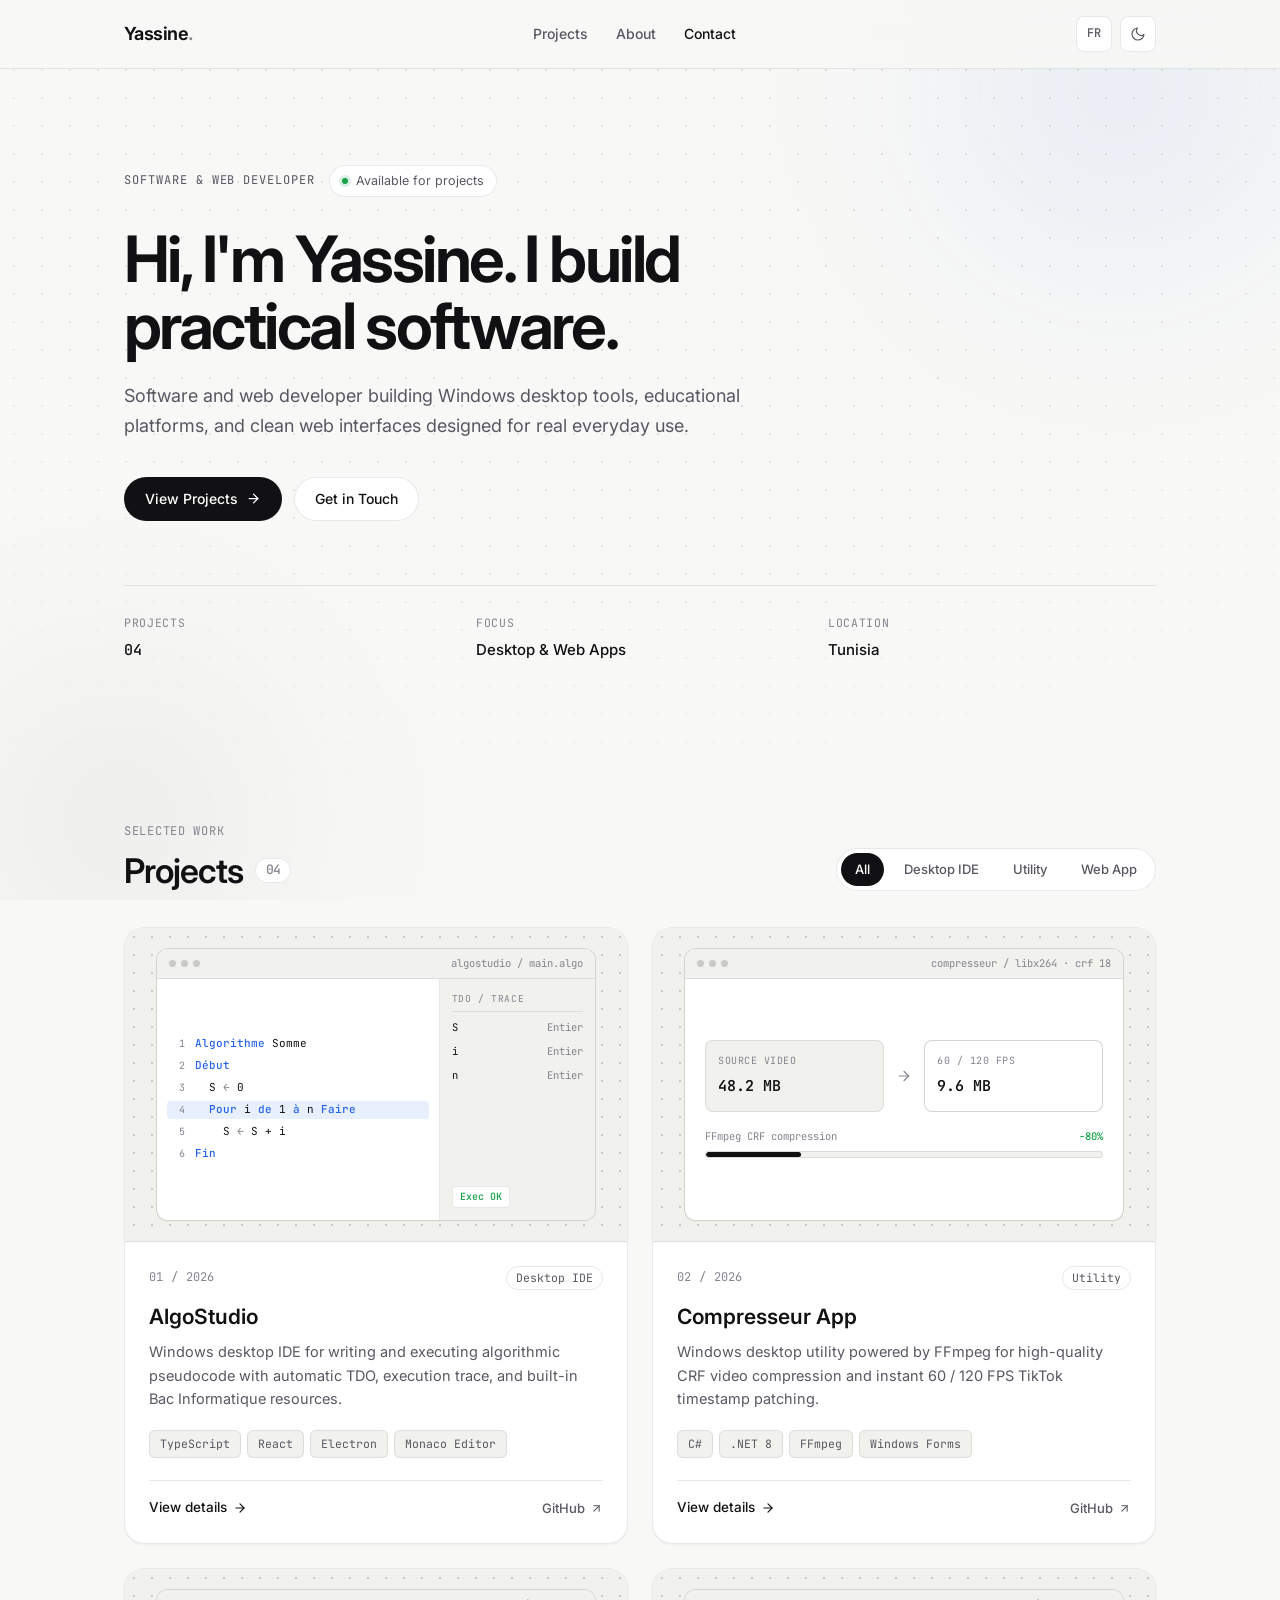
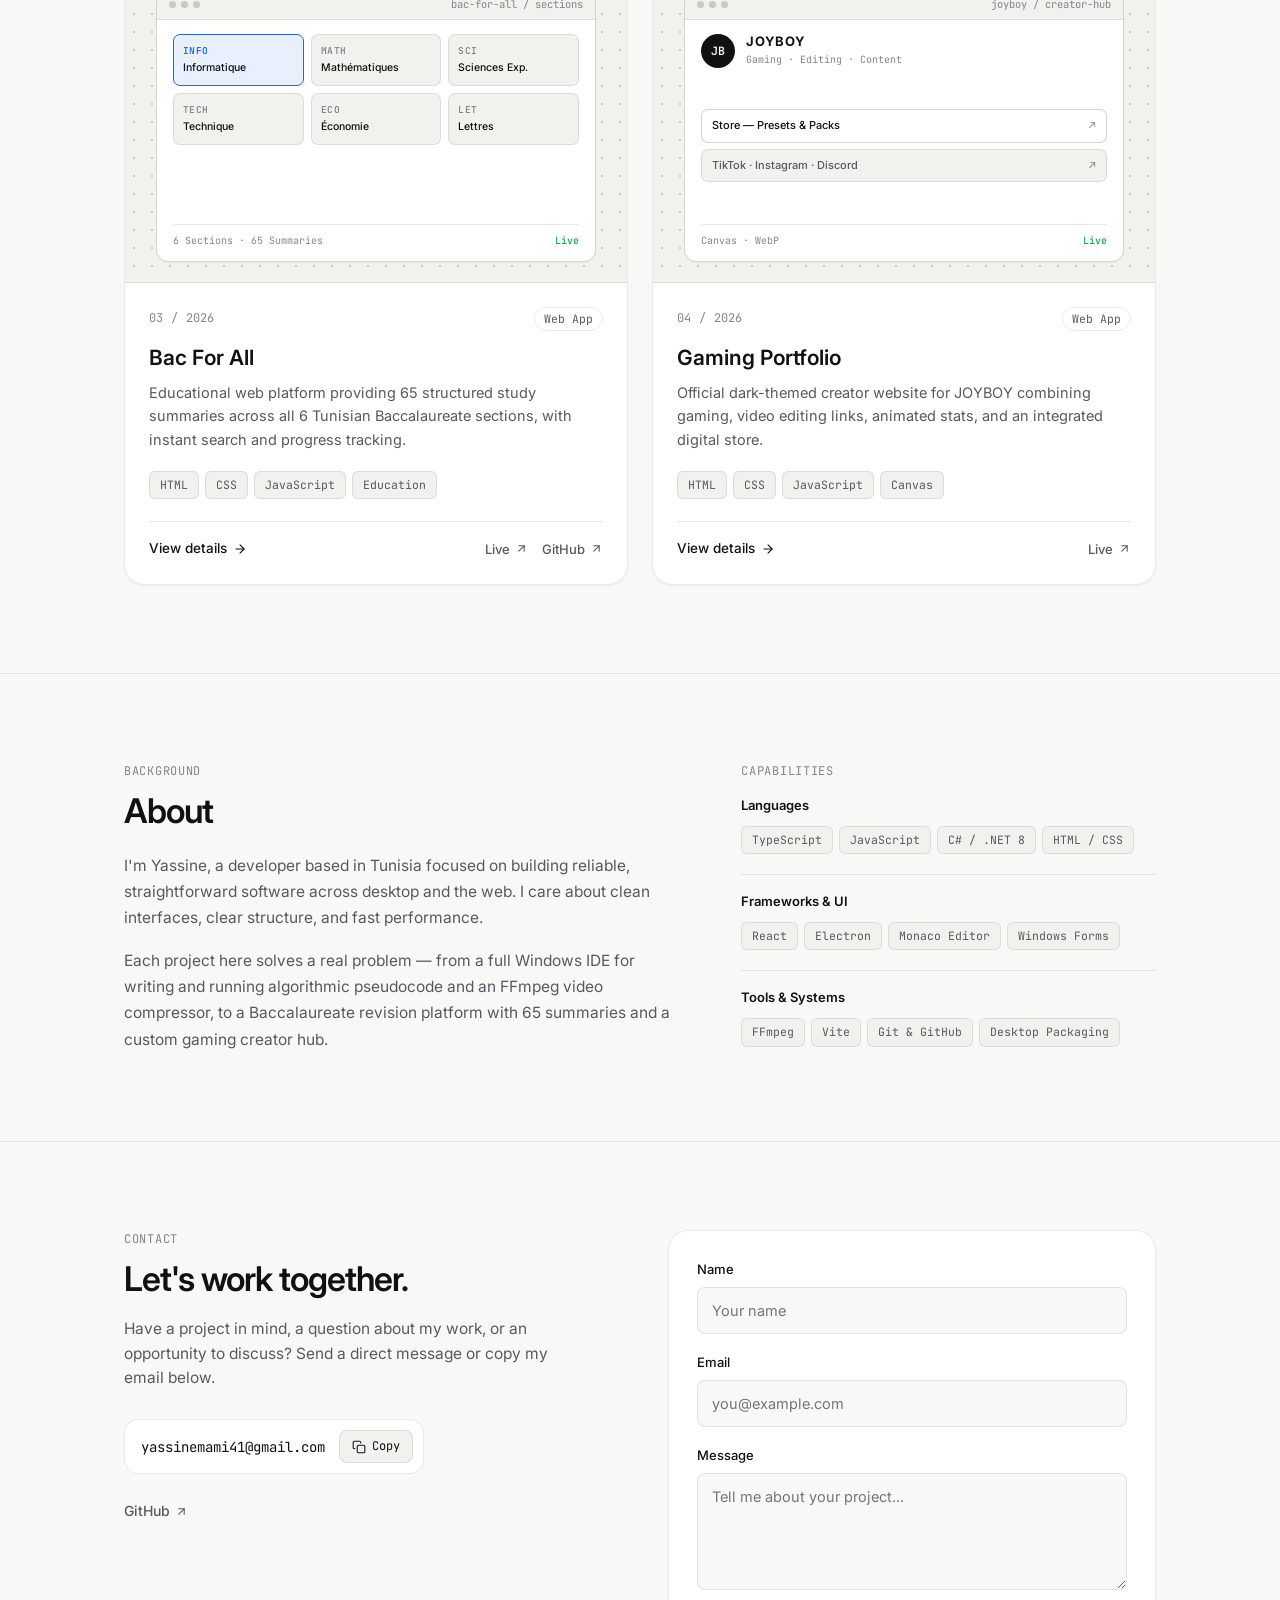
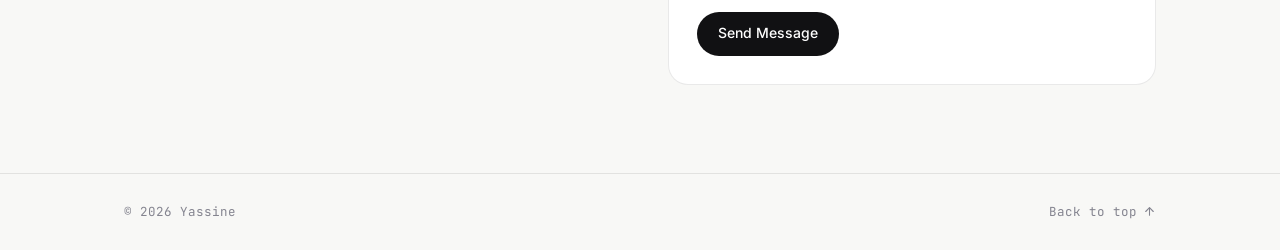
==== index.html @ cf1f36fc "Refine portfolio copy for accuracy across all projects and profile" ====
<!DOCTYPE html>
<html lang="en" data-theme="light">
<head>
  <meta charset="UTF-8" />
  <meta name="viewport" content="width=device-width, initial-scale=1.0" />
  <title>Yassine — Portfolio</title>
  <meta name="description" content="Minimalist developer portfolio of Yassine featuring AlgoStudio, Compresseur App, Bac For All, and Gaming Portfolio." />
  <meta property="og:title" content="Yassine — Portfolio" />
  <meta property="og:description" content="Minimalist developer portfolio of Yassine featuring AlgoStudio, Compresseur App, Bac For All, and Gaming Portfolio." />
  <meta property="og:type" content="website" />
  <meta property="og:url" content="https://yassinem-dev.github.io/Portfolio/" />
  <link rel="icon" href="favicon.ico" sizes="any" />
  <link rel="icon" type="image/svg+xml" href="assets/favicon.svg" />
  <link rel="preconnect" href="https://fonts.googleapis.com" />
  <link rel="preconnect" href="https://fonts.gstatic.com" crossorigin />
  <link href="https://fonts.googleapis.com/css2?family=Inter:wght@400;500;600;700&family=JetBrains+Mono:wght@400;500&display=swap" rel="stylesheet" />
  <link rel="stylesheet" href="assets/css/styles.css" />
  <script>
    // Apply saved theme before first paint to prevent flash
    (function () {
      try {
        var saved = localStorage.getItem("yassine_theme");
        if (saved === "dark" || saved === "light") {
          document.documentElement.setAttribute("data-theme", saved);
        } else if (window.matchMedia && window.matchMedia("(prefers-color-scheme: dark)").matches) {
          document.documentElement.setAttribute("data-theme", "dark");
        }
      } catch (e) {}
    })();
  </script>
</head>
<body>
  <div class="custom-bg" aria-hidden="true">
    <div class="bg-orb bg-orb-1"></div>
    <div class="bg-orb bg-orb-2"></div>
    <div class="bg-grid"></div>
    <div class="bg-spotlight" id="bg-spotlight"></div>
  </div>

  <a class="skip-link" href="#main">Skip to content</a>

  <header class="site-header" id="top">
    <div class="container header-inner">
      <a href="#top" class="brand" aria-label="Yassine home">
        <span class="brand-name" id="brand-name">Yassine</span><span class="brand-dot" aria-hidden="true">.</span>
      </a>

      <nav class="nav-links" aria-label="Primary navigation">
        <a href="#projects" class="nav-link" data-i18n="nav.projects">Projects</a>
        <a href="#about" class="nav-link" data-i18n="nav.about">About</a>
        <a href="#contact" class="nav-link" data-i18n="nav.contact">Contact</a>
      </nav>

      <div class="header-controls">
        <button type="button" class="control-btn mono" id="lang-toggle" aria-label="Switch language" title="Switch language">
          FR
        </button>
        <button type="button" class="control-btn icon-btn" id="theme-toggle" aria-label="Toggle color theme" title="Toggle theme">
          <svg class="icon-sun" width="16" height="16" viewBox="0 0 24 24" fill="none" stroke="currentColor" stroke-width="1.75" stroke-linecap="round" stroke-linejoin="round" aria-hidden="true">
            <circle cx="12" cy="12" r="4"></circle>
            <path d="M12 2v2M12 20v2M4.93 4.93l1.41 1.41M17.66 17.66l1.41 1.41M2 12h2M20 12h2M6.34 17.66l-1.41 1.41M19.07 4.93l-1.41 1.41"></path>
          </svg>
          <svg class="icon-moon" width="16" height="16" viewBox="0 0 24 24" fill="none" stroke="currentColor" stroke-width="1.75" stroke-linecap="round" stroke-linejoin="round" aria-hidden="true">
            <path d="M21 12.79A9 9 0 1 1 11.21 3 7 7 0 0 0 21 12.79z"></path>
          </svg>
        </button>
      </div>
    </div>
  </header>

  <main id="main">
    <!-- Hero -->
    <section class="hero section">
      <div class="container">
        <div class="hero-meta reveal">
          <span class="eyebrow mono" id="hero-eyebrow">Software &amp; Web Developer</span>
          <span class="status-pill">
            <span class="status-dot" aria-hidden="true"></span>
            <span id="hero-availability">Available for projects</span>
          </span>
        </div>

        <h1 class="hero-title reveal" id="hero-headline">
          Hi, I'm Yassine. I build practical software.
        </h1>

        <p class="hero-subtitle reveal" id="hero-subheadline">
          Software and web developer building Windows desktop tools, educational platforms, and clean web interfaces designed for real everyday use.
        </p>

        <div class="hero-actions reveal">
          <a href="#projects" class="btn btn-primary">
            <span data-i18n="hero.ctaProjects">View Projects</span>
            <svg width="15" height="15" viewBox="0 0 24 24" fill="none" stroke="currentColor" stroke-width="2" stroke-linecap="round" stroke-linejoin="round" aria-hidden="true">
              <path d="M5 12h14"></path>
              <path d="m12 5 7 7-7 7"></path>
            </svg>
          </a>
          <a href="#contact" class="btn btn-secondary" data-i18n="hero.ctaContact">Get in Touch</a>
        </div>

        <dl class="hero-metrics reveal" aria-label="Overview">
          <div class="metric-item">
            <dt class="mono" data-i18n="metrics.projects">Projects</dt>
            <dd class="mono" id="metric-project-count">04</dd>
          </div>
          <div class="metric-item">
            <dt class="mono" data-i18n="metrics.focus">Focus</dt>
            <dd id="metric-focus">Desktop &amp; Web Apps</dd>
          </div>
          <div class="metric-item">
            <dt class="mono" data-i18n="metrics.location">Location</dt>
            <dd id="metric-location">Tunisia</dd>
          </div>
        </dl>
      </div>
    </section>

    <!-- Projects -->
    <section class="section" id="projects">
      <div class="container">
        <div class="section-header reveal">
          <div>
            <span class="section-kicker mono" data-i18n="projects.kicker">Selected Work</span>
            <h2 class="section-title">
              <span data-i18n="projects.title">Projects</span>
              <span class="count-badge mono" id="projects-count">04</span>
            </h2>
          </div>

          <div class="filter-bar" id="project-filters" role="tablist" aria-label="Filter projects by category">
            <!-- Rendered dynamically from data.js -->
          </div>
        </div>

        <div class="projects-grid" id="projects-grid">
          <!-- Rendered dynamically from data.js -->
        </div>
      </div>
    </section>

    <!-- About -->
    <section class="section section-bordered" id="about">
      <div class="container">
        <div class="about-grid">
          <div class="about-intro reveal">
            <span class="section-kicker mono" data-i18n="about.kicker">Background</span>
            <h2 class="section-title" data-i18n="about.title">About</h2>
            <div class="about-copy" id="about-copy">
              <!-- Rendered dynamically from data.js -->
            </div>
          </div>

          <div class="skills-panel reveal">
            <span class="section-kicker mono" data-i18n="about.stackKicker">Capabilities</span>
            <div class="skills-list" id="skills-list">
              <!-- Rendered dynamically from data.js -->
            </div>
          </div>
        </div>
      </div>
    </section>

    <!-- Contact -->
    <section class="section section-bordered" id="contact">
      <div class="container">
        <div class="contact-grid">
          <div class="contact-info reveal">
            <span class="section-kicker mono" data-i18n="contact.kicker">Contact</span>
            <h2 class="section-title" data-i18n="contact.title">Let's work together.</h2>
            <p class="contact-desc" data-i18n="contact.desc">
              Have a project in mind, a question about my work, or an opportunity to discuss? Send a direct message or copy my email below.
            </p>

            <div class="email-box">
              <span class="email-address mono" id="contact-email">yassinemami41@gmail.com</span>
              <button type="button" class="btn-inline mono" id="copy-email-btn">
                <svg width="14" height="14" viewBox="0 0 24 24" fill="none" stroke="currentColor" stroke-width="1.8" stroke-linecap="round" stroke-linejoin="round" aria-hidden="true">
                  <rect x="9" y="9" width="13" height="13" rx="2"></rect>
                  <path d="M5 15H4a2 2 0 0 1-2-2V4a2 2 0 0 1 2-2h9a2 2 0 0 1 2 2v1"></path>
                </svg>
                <span id="copy-email-label" data-i18n="contact.copy">Copy</span>
              </button>
            </div>

            <div class="social-links" id="social-links">
              <!-- Rendered dynamically from data.js -->
            </div>
          </div>

          <form class="contact-form reveal" id="contact-form" novalidate>
            <div class="form-field">
              <label for="input-name" data-i18n="form.name">Name</label>
              <input type="text" id="input-name" name="name" autocomplete="name" required placeholder="Your name" />
            </div>

            <div class="form-field">
              <label for="input-email" data-i18n="form.email">Email</label>
              <input type="email" id="input-email" name="email" autocomplete="email" required placeholder="you@example.com" />
            </div>

            <div class="form-field">
              <label for="input-message" data-i18n="form.message">Message</label>
              <textarea id="input-message" name="message" rows="4" required placeholder="Tell me about your project..."></textarea>
            </div>

            <div class="form-footer">
              <button type="submit" class="btn btn-primary" data-i18n="form.submit">Send Message</button>
              <p class="form-status" id="form-status" role="status" aria-live="polite"></p>
            </div>
          </form>
        </div>
      </div>
    </section>
  </main>

  <footer class="site-footer">
    <div class="container footer-inner">
      <p class="footer-copy mono">&copy; <span id="footer-year">2026</span> <span id="footer-name">Yassine</span></p>
      <a href="#top" class="footer-top mono">
        <span data-i18n="footer.top">Back to top</span>
        <svg width="13" height="13" viewBox="0 0 24 24" fill="none" stroke="currentColor" stroke-width="2" stroke-linecap="round" stroke-linejoin="round" aria-hidden="true">
          <path d="M12 19V5"></path>
          <path d="m5 12 7-7 7 7"></path>
        </svg>
      </a>
    </div>
  </footer>

  <!-- Project Detail Modal -->
  <div class="modal-backdrop" id="project-modal" hidden aria-hidden="true">
    <div class="modal-dialog" role="dialog" aria-modal="true" aria-labelledby="modal-title">
      <div class="modal-top">
        <div class="modal-meta mono">
          <span id="modal-index">01</span>
          <span class="sep" aria-hidden="true">/</span>
          <span id="modal-year">2026</span>
          <span class="sep" aria-hidden="true">/</span>
          <span id="modal-category">Web App</span>
        </div>
        <button type="button" class="control-btn icon-btn" id="modal-close" aria-label="Close project details">
          <svg width="16" height="16" viewBox="0 0 24 24" fill="none" stroke="currentColor" stroke-width="1.8" stroke-linecap="round" stroke-linejoin="round" aria-hidden="true">
            <path d="M18 6 6 18"></path>
            <path d="m6 6 12 12"></path>
          </svg>
        </button>
      </div>

      <div class="modal-preview" id="modal-preview"></div>

      <div class="modal-body">
        <div class="modal-heading-row">
          <h3 class="modal-title" id="modal-title">Project Title</h3>
          <span class="badge-outline mono" id="modal-status">Active</span>
        </div>

        <p class="modal-description" id="modal-description"></p>

        <div class="modal-section">
          <h4 class="modal-section-label mono" data-i18n="modal.highlights">Key Highlights</h4>
          <ul class="modal-highlights" id="modal-highlights"></ul>
        </div>

        <div class="modal-section">
          <h4 class="modal-section-label mono" data-i18n="modal.stack">Technologies</h4>
          <div class="tag-list" id="modal-stack"></div>
        </div>

        <div class="modal-actions" id="modal-actions"></div>
      </div>
    </div>
  </div>

  <script src="assets/js/data.js" defer></script>
  <script src="assets/js/app.js" defer></script>
</body>
</html>
---- assets/css/styles.css ----
/* ==========================================================================
   Yassine — Minimalist Modern Portfolio
   Clean architectural typography, hairline dividers, zero clutter.
   ========================================================================== */

:root {
  --bg: #f8f8f6;
  --surface: #ffffff;
  --surface-subtle: #f1f1ee;
  --surface-elevated: #ffffff;
  --border: rgba(17, 17, 19, 0.09);
  --border-strong: rgba(17, 17, 19, 0.18);

  --text: #111113;
  --text-secondary: #585862;
  --text-muted: #84848f;

  --accent: #111113;
  --accent-hover: #27272a;
  --accent-fg: #ffffff;

  --signal: #16a34a;
  --highlight: #2563eb;
  --highlight-soft: rgba(37, 99, 235, 0.1);

  --header-bg: rgba(248, 248, 246, 0.82);
  --bg-grid-dot: rgba(17, 17, 19, 0.1);
  --bg-orb-1: rgba(37, 99, 235, 0.09);
  --bg-orb-2: rgba(17, 17, 19, 0.05);
  --bg-spotlight: rgba(37, 99, 235, 0.085);
  --shadow-sm: 0 1px 2px rgba(17, 17, 19, 0.04);
  --shadow-md: 0 12px 32px -12px rgba(17, 17, 19, 0.1);
  --shadow-modal: 0 28px 70px -20px rgba(0, 0, 0, 0.28);

  --radius-sm: 8px;
  --radius-md: 14px;
  --radius-lg: 20px;
  --radius-pill: 999px;

  --font-sans: "Inter", -apple-system, BlinkMacSystemFont, "Segoe UI", Roboto, sans-serif;
  --font-mono: "JetBrains Mono", ui-monospace, SFMono-Regular, Menlo, Consolas, monospace;

  --container: 1080px;
  --ease: cubic-bezier(0.22, 1, 0.36, 1);
}

[data-theme="dark"] {
  --bg: #0a0a0c;
  --surface: #121215;
  --surface-subtle: #18181c;
  --surface-elevated: #151519;
  --border: rgba(255, 255, 255, 0.085);
  --border-strong: rgba(255, 255, 255, 0.18);

  --text: #f4f4f6;
  --text-secondary: #a1a1aa;
  --text-muted: #71717a;

  --accent: #f4f4f6;
  --accent-hover: #e4e4e7;
  --accent-fg: #0a0a0c;

  --signal: #22c55e;
  --highlight: #60a5fa;
  --highlight-soft: rgba(96, 165, 250, 0.14);

  --header-bg: rgba(10, 10, 12, 0.8);
  --bg-grid-dot: rgba(255, 255, 255, 0.09);
  --bg-orb-1: rgba(96, 165, 250, 0.13);
  --bg-orb-2: rgba(244, 244, 246, 0.05);
  --bg-spotlight: rgba(96, 165, 250, 0.115);
  --shadow-sm: 0 1px 2px rgba(0, 0, 0, 0.25);
  --shadow-md: 0 14px 36px -12px rgba(0, 0, 0, 0.55);
  --shadow-modal: 0 32px 80px -16px rgba(0, 0, 0, 0.72);
}

/* Base Reset */
*,
*::before,
*::after {
  box-sizing: border-box;
}

html {
  scroll-behavior: smooth;
  -webkit-font-smoothing: antialiased;
  -moz-osx-font-smoothing: grayscale;
}

body {
  margin: 0;
  background-color: var(--bg);
  color: var(--text);
  font-family: var(--font-sans);
  font-size: 16px;
  line-height: 1.6;
  overflow-x: hidden;
  transition: background-color 0.25s var(--ease), color 0.25s var(--ease);
}

body.modal-open {
  overflow: hidden;
}

/* Custom Architectural Background & Cursor Particles */
.custom-bg {
  position: fixed;
  inset: 0;
  z-index: 0;
  pointer-events: none;
  overflow: hidden;
}

.bg-grid {
  position: absolute;
  inset: 0;
  background-image: radial-gradient(var(--bg-grid-dot) 1px, transparent 1px);
  background-size: 28px 28px;
  mask-image: radial-gradient(ellipse 85% 75% at 50% 25%, #000 35%, transparent 100%);
  -webkit-mask-image: radial-gradient(ellipse 85% 75% at 50% 25%, #000 35%, transparent 100%);
}

.bg-orb {
  position: absolute;
  border-radius: 50%;
  filter: blur(80px);
  will-change: transform;
}

.bg-orb-1 {
  width: 560px;
  height: 560px;
  top: -190px;
  right: -120px;
  background: radial-gradient(circle, var(--bg-orb-1) 0%, transparent 70%);
}

.bg-orb-2 {
  width: 520px;
  height: 520px;
  bottom: -180px;
  left: -140px;
  background: radial-gradient(circle, var(--bg-orb-2) 0%, transparent 70%);
}

.bg-spotlight {
  position: absolute;
  inset: 0;
  opacity: 0;
  background: radial-gradient(
    480px circle at var(--mx, 50%) var(--my, 30%),
    var(--bg-spotlight),
    transparent 70%
  );
  transition: opacity 0.45s ease;
}

.bg-spotlight.is-active {
  opacity: 1;
}

main,
.site-footer {
  position: relative;
  z-index: 2;
}

img,
svg {
  display: block;
}

a {
  color: inherit;
  text-decoration: none;
}

button,
input,
textarea {
  font: inherit;
  color: inherit;
}

:focus-visible {
  outline: 2px solid var(--highlight);
  outline-offset: 2px;
}

.skip-link {
  position: absolute;
  top: -100px;
  left: 16px;
  z-index: 1000;
  padding: 8px 14px;
  border-radius: var(--radius-sm);
  background: var(--accent);
  color: var(--accent-fg);
  font-size: 14px;
  font-weight: 500;
}

.skip-link:focus {
  top: 16px;
}

.mono {
  font-family: var(--font-mono);
}

.container {
  width: 100%;
  max-width: var(--container);
  margin: 0 auto;
  padding: 0 24px;
}

/* Header */
.site-header {
  position: sticky;
  top: 0;
  z-index: 50;
  background: var(--header-bg);
  backdrop-filter: blur(14px);
  -webkit-backdrop-filter: blur(14px);
  border-bottom: 1px solid var(--border);
}

.header-inner {
  height: 68px;
  display: flex;
  align-items: center;
  justify-content: space-between;
  gap: 24px;
}

.brand {
  font-size: 18px;
  font-weight: 650;
  letter-spacing: -0.03em;
  display: inline-flex;
  align-items: baseline;
}

.brand-dot {
  color: var(--text-muted);
}

.nav-links {
  display: flex;
  align-items: center;
  gap: 28px;
}

.nav-link {
  font-size: 14px;
  font-weight: 500;
  color: var(--text-secondary);
  transition: color 0.2s ease;
  position: relative;
}

.nav-link:hover,
.nav-link.is-active {
  color: var(--text);
}

.header-controls {
  display: flex;
  align-items: center;
  gap: 8px;
}

.control-btn {
  height: 36px;
  min-width: 36px;
  padding: 0 10px;
  border-radius: var(--radius-sm);
  border: 1px solid var(--border);
  background: var(--surface);
  color: var(--text-secondary);
  font-size: 12px;
  font-weight: 500;
  display: inline-flex;
  align-items: center;
  justify-content: center;
  cursor: pointer;
  transition: border-color 0.2s ease, color 0.2s ease, background-color 0.2s ease;
}

.control-btn:hover {
  border-color: var(--border-strong);
  color: var(--text);
}

.icon-btn {
  padding: 0;
  width: 36px;
}

/* Theme Icon Visibility */
[data-theme="light"] .icon-sun {
  display: none;
}

[data-theme="dark"] .icon-moon {
  display: none;
}

/* Sections */
.section {
  padding: 88px 0;
}

.section-bordered {
  border-top: 1px solid var(--border);
}

.section-kicker {
  display: block;
  font-size: 12px;
  letter-spacing: 0.06em;
  text-transform: uppercase;
  color: var(--text-muted);
  margin-bottom: 10px;
}

.section-title {
  margin: 0;
  font-size: clamp(26px, 3vw, 34px);
  font-weight: 600;
  letter-spacing: -0.03em;
  line-height: 1.15;
  display: inline-flex;
  align-items: center;
  gap: 12px;
}

/* Hero */
.hero {
  padding: 96px 0 72px;
}

.hero-meta {
  display: flex;
  flex-wrap: wrap;
  align-items: center;
  gap: 14px;
  margin-bottom: 28px;
}

.eyebrow {
  font-size: 12px;
  letter-spacing: 0.08em;
  text-transform: uppercase;
  color: var(--text-secondary);
}

.status-pill {
  display: inline-flex;
  align-items: center;
  gap: 8px;
  padding: 5px 12px;
  border-radius: var(--radius-pill);
  border: 1px solid var(--border);
  background: var(--surface);
  font-size: 12.5px;
  color: var(--text-secondary);
}

.status-dot {
  width: 6px;
  height: 6px;
  border-radius: 50%;
  background: var(--signal);
  box-shadow: 0 0 0 3px rgba(22, 163, 74, 0.16);
}

.hero-title {
  margin: 0 0 22px;
  max-width: 18ch;
  font-size: clamp(38px, 6vw, 64px);
  font-weight: 650;
  letter-spacing: -0.04em;
  line-height: 1.05;
  color: var(--text);
}

.hero-subtitle {
  margin: 0 0 36px;
  max-width: 56ch;
  font-size: clamp(16px, 1.8vw, 18px);
  line-height: 1.65;
  color: var(--text-secondary);
}

.hero-actions {
  display: flex;
  flex-wrap: wrap;
  align-items: center;
  gap: 12px;
  margin-bottom: 64px;
}

/* Buttons */
.btn {
  display: inline-flex;
  align-items: center;
  justify-content: center;
  gap: 8px;
  height: 44px;
  padding: 0 20px;
  border-radius: var(--radius-pill);
  font-size: 14px;
  font-weight: 500;
  border: 1px solid transparent;
  cursor: pointer;
  transition: transform 0.18s var(--ease), background-color 0.2s ease, border-color 0.2s ease, color 0.2s ease;
}

.btn:active {
  transform: translateY(1px);
}

.btn-primary {
  background: var(--accent);
  color: var(--accent-fg);
}

.btn-primary:hover {
  background: var(--accent-hover);
}

.btn-secondary {
  background: var(--surface);
  color: var(--text);
  border-color: var(--border);
}

.btn-secondary:hover {
  border-color: var(--border-strong);
  background: var(--surface-subtle);
}

/* Hero Metrics Strip */
.hero-metrics {
  margin: 0;
  padding-top: 28px;
  border-top: 1px solid var(--border);
  display: grid;
  grid-template-columns: repeat(3, minmax(0, 1fr));
  gap: 24px;
}

.metric-item dt {
  font-size: 11.5px;
  text-transform: uppercase;
  letter-spacing: 0.06em;
  color: var(--text-muted);
  margin-bottom: 6px;
}

.metric-item dd {
  margin: 0;
  font-size: 15px;
  font-weight: 500;
  color: var(--text);
}

/* Projects Section */
.section-header {
  display: flex;
  flex-wrap: wrap;
  align-items: flex-end;
  justify-content: space-between;
  gap: 20px;
  margin-bottom: 36px;
}

.count-badge {
  font-size: 13px;
  font-weight: 500;
  color: var(--text-muted);
  padding: 4px 10px;
  border-radius: var(--radius-pill);
  border: 1px solid var(--border);
  background: var(--surface);
}

.filter-bar {
  display: inline-flex;
  flex-wrap: wrap;
  gap: 6px;
  padding: 4px;
  border-radius: var(--radius-pill);
  border: 1px solid var(--border);
  background: var(--surface);
}

.filter-btn {
  padding: 6px 14px;
  border: none;
  border-radius: var(--radius-pill);
  background: transparent;
  color: var(--text-secondary);
  font-size: 13px;
  font-weight: 500;
  cursor: pointer;
  transition: background-color 0.2s ease, color 0.2s ease;
}

.filter-btn:hover {
  color: var(--text);
}

.filter-btn.is-active {
  background: var(--accent);
  color: var(--accent-fg);
}

.projects-grid {
  display: grid;
  grid-template-columns: repeat(2, minmax(0, 1fr));
  gap: 24px;
}

/* Project Card */
.project-card {
  background: var(--surface);
  border: 1px solid var(--border);
  border-radius: var(--radius-lg);
  overflow: hidden;
  display: flex;
  flex-direction: column;
  box-shadow: var(--shadow-sm);
  transition: border-color 0.25s var(--ease), transform 0.25s var(--ease), box-shadow 0.25s var(--ease);
}

.project-card:hover {
  border-color: var(--border-strong);
  transform: translateY(-3px);
  box-shadow: var(--shadow-md);
}

.card-preview {
  position: relative;
  aspect-ratio: 16 / 10;
  background: var(--surface-subtle);
  border-bottom: 1px solid var(--border);
  overflow: hidden;
  cursor: pointer;
}

.card-preview img {
  width: 100%;
  height: 100%;
  object-fit: cover;
  transition: transform 0.45s var(--ease);
}

.project-card:hover .card-preview img {
  transform: scale(1.025);
}

.card-body {
  padding: 24px;
  display: flex;
  flex-direction: column;
  flex: 1;
}

.card-meta {
  display: flex;
  align-items: center;
  justify-content: space-between;
  gap: 12px;
  margin-bottom: 14px;
  font-size: 12px;
  color: var(--text-muted);
}

.card-meta-left {
  display: inline-flex;
  align-items: center;
  gap: 8px;
}

.card-category {
  padding: 2px 9px;
  border-radius: var(--radius-pill);
  border: 1px solid var(--border);
  color: var(--text-secondary);
  font-size: 11.5px;
}

.card-title {
  margin: 0 0 10px;
  font-size: 21px;
  font-weight: 600;
  letter-spacing: -0.025em;
  line-height: 1.25;
}

.card-title-btn {
  background: none;
  border: none;
  padding: 0;
  text-align: left;
  cursor: pointer;
  color: inherit;
  font: inherit;
}

.card-title-btn:hover {
  text-decoration: underline;
  text-underline-offset: 4px;
  text-decoration-thickness: 1.5px;
}

.card-summary {
  margin: 0 0 20px;
  font-size: 14.5px;
  line-height: 1.6;
  color: var(--text-secondary);
}

.tag-list {
  display: flex;
  flex-wrap: wrap;
  gap: 6px;
  margin-top: auto;
}

.tag {
  font-family: var(--font-mono);
  font-size: 11.5px;
  padding: 4px 10px;
  border-radius: 6px;
  background: var(--surface-subtle);
  color: var(--text-secondary);
  border: 1px solid var(--border);
}

.card-footer {
  margin-top: 22px;
  padding-top: 16px;
  border-top: 1px solid var(--border);
  display: flex;
  align-items: center;
  justify-content: space-between;
  gap: 12px;
}

.card-action-link {
  display: inline-flex;
  align-items: center;
  gap: 6px;
  font-size: 13.5px;
  font-weight: 500;
  color: var(--text);
  background: none;
  border: none;
  padding: 0;
  cursor: pointer;
  transition: opacity 0.2s ease, gap 0.2s var(--ease);
}

.card-action-link:hover {
  opacity: 0.72;
  gap: 9px;
}

.card-ext-links {
  display: inline-flex;
  align-items: center;
  gap: 14px;
}

.ext-link {
  display: inline-flex;
  align-items: center;
  gap: 5px;
  font-size: 13px;
  font-weight: 500;
  color: var(--text-secondary);
  transition: color 0.2s ease;
}

.ext-link:hover {
  color: var(--text);
}

/* ==========================================================================
   Custom Architectural Project Previews (Pure CSS/SVG)
   ========================================================================== */

.preview-canvas {
  width: 100%;
  height: 100%;
  padding: 20px;
  display: flex;
  align-items: center;
  justify-content: center;
  background-image: radial-gradient(var(--border-strong) 1px, transparent 1px);
  background-size: 18px 18px;
}

.mock-window {
  width: 100%;
  height: 100%;
  max-width: 440px;
  background: var(--surface);
  border: 1px solid var(--border-strong);
  border-radius: 12px;
  box-shadow: var(--shadow-sm);
  display: flex;
  flex-direction: column;
  overflow: hidden;
}

.mock-topbar {
  height: 30px;
  padding: 0 12px;
  border-bottom: 1px solid var(--border);
  display: flex;
  align-items: center;
  justify-content: space-between;
  background: var(--surface-subtle);
}

.mock-dots {
  display: inline-flex;
  gap: 5px;
}

.mock-dots span {
  width: 7px;
  height: 7px;
  border-radius: 50%;
  background: var(--border-strong);
}

.mock-path {
  font-family: var(--font-mono);
  font-size: 10.5px;
  color: var(--text-muted);
}

/* AlgoStudio IDE Visual */
.ide-stage {
  flex: 1;
  display: grid;
  grid-template-columns: 1.55fr 0.85fr;
  min-height: 0;
  font-family: var(--font-mono);
}

.ide-editor {
  padding: 12px 10px;
  display: flex;
  flex-direction: column;
  justify-content: center;
  gap: 4px;
  border-right: 1px solid var(--border);
  font-size: 11px;
  line-height: 1.45;
  color: var(--text);
}

.ide-line {
  display: flex;
  align-items: baseline;
  gap: 10px;
  padding: 1px 6px;
  border-radius: 4px;
  white-space: nowrap;
  overflow: hidden;
  transition: background-color 0.25s ease;
}

.ide-line.is-active {
  background: var(--highlight-soft);
}

.project-card:hover .ide-line.is-active {
  background: rgba(37, 99, 235, 0.16);
}

.ide-ln {
  width: 12px;
  text-align: right;
  font-size: 10px;
  color: var(--text-muted);
  user-select: none;
}

.ide-kw {
  font-style: normal;
  color: var(--highlight);
  font-weight: 500;
}

.ide-op {
  font-style: normal;
  color: var(--text-muted);
}

.ide-side {
  padding: 12px;
  background: var(--surface-subtle);
  display: flex;
  flex-direction: column;
  gap: 7px;
}

.ide-side-title {
  font-size: 9.5px;
  text-transform: uppercase;
  letter-spacing: 0.06em;
  color: var(--text-muted);
  padding-bottom: 5px;
  border-bottom: 1px solid var(--border);
}

.ide-tdo-row {
  display: flex;
  align-items: center;
  justify-content: space-between;
  font-size: 10.5px;
  color: var(--text);
}

.ide-tdo-row em {
  font-style: normal;
  color: var(--text-muted);
}

.ide-exec-badge {
  margin-top: auto;
  align-self: flex-start;
  font-size: 10px;
  font-weight: 500;
  color: var(--signal);
  padding: 2px 7px;
  border-radius: 4px;
  border: 1px solid var(--border);
  background: var(--surface);
}

/* Compresseur App Visual */
.comp-stage {
  flex: 1;
  padding: 18px 20px;
  display: flex;
  flex-direction: column;
  justify-content: center;
  gap: 16px;
}

.comp-flow {
  display: grid;
  grid-template-columns: 1fr auto 1fr;
  align-items: center;
  gap: 12px;
}

.comp-box {
  padding: 12px;
  border-radius: 8px;
  border: 1px solid var(--border);
  background: var(--surface-subtle);
}

.comp-box.is-output {
  background: var(--surface);
  border-color: var(--border-strong);
}

.comp-label {
  display: block;
  font-family: var(--font-mono);
  font-size: 10px;
  text-transform: uppercase;
  letter-spacing: 0.05em;
  color: var(--text-muted);
  margin-bottom: 4px;
}

.comp-size {
  font-family: var(--font-mono);
  font-size: 15px;
  font-weight: 600;
  color: var(--text);
}

.comp-arrow {
  color: var(--text-muted);
}

.comp-meter-wrap {
  display: flex;
  flex-direction: column;
  gap: 7px;
}

.comp-meter-head {
  display: flex;
  align-items: center;
  justify-content: space-between;
  font-family: var(--font-mono);
  font-size: 10.5px;
  color: var(--text-muted);
}

.comp-saving {
  color: var(--signal);
  font-weight: 500;
}

.comp-track {
  height: 7px;
  border-radius: var(--radius-pill);
  background: var(--surface-subtle);
  border: 1px solid var(--border);
  overflow: hidden;
}

.comp-fill {
  height: 100%;
  width: 24%;
  border-radius: var(--radius-pill);
  background: var(--text);
  transition: width 0.45s var(--ease);
}

.project-card:hover .comp-fill {
  width: 14%;
}

/* Bac For All Visual */
.edu-stage {
  flex: 1;
  padding: 14px 16px 12px;
  display: flex;
  flex-direction: column;
  justify-content: space-between;
  gap: 10px;
}

.edu-grid {
  display: grid;
  grid-template-columns: repeat(3, minmax(0, 1fr));
  gap: 7px;
}

.edu-tile {
  padding: 8px 9px;
  border-radius: 7px;
  border: 1px solid var(--border);
  background: var(--surface-subtle);
  display: flex;
  flex-direction: column;
  gap: 2px;
  transition: border-color 0.25s ease, background-color 0.25s ease;
}

.edu-tile.is-active {
  border-color: var(--highlight);
  background: var(--highlight-soft);
}

.project-card:hover .edu-tile:not(.is-active) {
  border-color: var(--border-strong);
}

.edu-code {
  font-family: var(--font-mono);
  font-size: 9.5px;
  font-weight: 600;
  letter-spacing: 0.05em;
  color: var(--text-muted);
}

.edu-tile.is-active .edu-code {
  color: var(--highlight);
}

.edu-name {
  font-size: 10.5px;
  font-weight: 500;
  color: var(--text);
  white-space: nowrap;
  overflow: hidden;
  text-overflow: ellipsis;
}

.edu-footer {
  padding-top: 8px;
  border-top: 1px solid var(--border);
  display: flex;
  align-items: center;
  justify-content: space-between;
  font-family: var(--font-mono);
  font-size: 10px;
  color: var(--text-muted);
}

.edu-live-pill {
  color: var(--signal);
  font-weight: 500;
}

/* Gaming Portfolio Visual */
.gp-stage {
  flex: 1;
  padding: 14px 16px 12px;
  display: flex;
  flex-direction: column;
  justify-content: space-between;
  gap: 10px;
}

.gp-header {
  display: flex;
  align-items: center;
  gap: 11px;
}

.gp-avatar {
  width: 34px;
  height: 34px;
  border-radius: 50%;
  background: var(--accent);
  color: var(--accent-fg);
  font-size: 11.5px;
  font-weight: 600;
  display: flex;
  align-items: center;
  justify-content: center;
  flex-shrink: 0;
  letter-spacing: 0.04em;
}

.gp-identity {
  display: flex;
  flex-direction: column;
  gap: 2px;
  min-width: 0;
}

.gp-name {
  font-size: 13px;
  font-weight: 700;
  letter-spacing: 0.06em;
  color: var(--text);
  line-height: 1.2;
}

.gp-roles {
  font-size: 10px;
  color: var(--text-muted);
  white-space: nowrap;
  overflow: hidden;
  text-overflow: ellipsis;
}

.gp-links {
  display: flex;
  flex-direction: column;
  gap: 6px;
}

.gp-link-row {
  display: flex;
  align-items: center;
  justify-content: space-between;
  padding: 7px 10px;
  border-radius: 7px;
  border: 1px solid var(--border-strong);
  background: var(--surface);
  font-size: 11px;
  font-weight: 500;
  color: var(--text);
  transition: transform 0.25s var(--ease), border-color 0.25s ease;
}

.gp-link-row.is-subtle {
  border-color: var(--border);
  background: var(--surface-subtle);
  color: var(--text-secondary);
}

.project-card:hover .gp-link-row:first-child {
  border-color: var(--highlight);
  transform: translateX(2px);
}

.gp-arrow {
  font-size: 11px;
  color: var(--text-muted);
}

.gp-footer {
  padding-top: 8px;
  border-top: 1px solid var(--border);
  display: flex;
  align-items: center;
  justify-content: space-between;
  font-family: var(--font-mono);
  font-size: 10px;
  color: var(--text-muted);
}

/* Fallback Preview for Future Projects */
.fallback-stage {
  flex: 1;
  display: flex;
  flex-direction: column;
  align-items: center;
  justify-content: center;
  gap: 6px;
}

.fallback-index {
  font-family: var(--font-mono);
  font-size: 36px;
  font-weight: 500;
  letter-spacing: -0.04em;
  color: var(--text);
}

.fallback-label {
  font-family: var(--font-mono);
  font-size: 11px;
  text-transform: uppercase;
  letter-spacing: 0.08em;
  color: var(--text-muted);
}

/* About Section */
.about-grid {
  display: grid;
  grid-template-columns: 1.15fr 0.85fr;
  gap: 56px;
  align-items: start;
}

.about-copy {
  margin-top: 22px;
  display: flex;
  flex-direction: column;
  gap: 16px;
  color: var(--text-secondary);
  font-size: 15.5px;
  line-height: 1.7;
}

.about-copy p {
  margin: 0;
}

.skills-list {
  margin-top: 14px;
  display: flex;
  flex-direction: column;
  gap: 20px;
}

.skill-group {
  padding-top: 16px;
  border-top: 1px solid var(--border);
}

.skill-group:first-child {
  border-top: none;
  padding-top: 0;
}

.skill-group-title {
  margin: 0 0 10px;
  font-size: 13px;
  font-weight: 600;
  color: var(--text);
}

/* Contact Section */
.contact-grid {
  display: grid;
  grid-template-columns: 1fr 1fr;
  gap: 56px;
  align-items: start;
}

.contact-desc {
  margin: 18px 0 28px;
  max-width: 44ch;
  color: var(--text-secondary);
  font-size: 15.5px;
}

.email-box {
  display: inline-flex;
  align-items: center;
  gap: 14px;
  padding: 10px 10px 10px 16px;
  border-radius: var(--radius-md);
  border: 1px solid var(--border);
  background: var(--surface);
  max-width: 100%;
}

.email-address {
  font-size: 14px;
  color: var(--text);
  overflow: hidden;
  text-overflow: ellipsis;
}

.btn-inline {
  display: inline-flex;
  align-items: center;
  gap: 6px;
  padding: 6px 12px;
  border-radius: var(--radius-sm);
  border: 1px solid var(--border);
  background: var(--surface-subtle);
  color: var(--text);
  font-size: 12px;
  cursor: pointer;
  transition: border-color 0.2s ease, background-color 0.2s ease;
}

.btn-inline:hover {
  border-color: var(--border-strong);
}

.social-links {
  margin-top: 26px;
  display: flex;
  flex-wrap: wrap;
  gap: 18px;
}

.social-link {
  display: inline-flex;
  align-items: center;
  gap: 5px;
  font-size: 14px;
  font-weight: 500;
  color: var(--text-secondary);
  transition: color 0.2s ease;
}

.social-link:hover {
  color: var(--text);
}

/* Contact Form */
.contact-form {
  background: var(--surface);
  border: 1px solid var(--border);
  border-radius: var(--radius-lg);
  padding: 28px;
  display: flex;
  flex-direction: column;
  gap: 18px;
}

.form-field {
  display: flex;
  flex-direction: column;
  gap: 7px;
}

.form-field label {
  font-size: 13px;
  font-weight: 500;
  color: var(--text);
}

.form-field input,
.form-field textarea {
  width: 100%;
  padding: 11px 14px;
  border-radius: var(--radius-sm);
  border: 1px solid var(--border);
  background: var(--bg);
  font-size: 14.5px;
  color: var(--text);
  transition: border-color 0.2s ease, background-color 0.2s ease;
}

.form-field textarea {
  resize: vertical;
  min-height: 108px;
}

.form-field input:focus,
.form-field textarea:focus {
  outline: none;
  border-color: var(--text);
  background: var(--surface);
}

.form-footer {
  display: flex;
  flex-wrap: wrap;
  align-items: center;
  gap: 14px;
  margin-top: 4px;
}

.form-status {
  margin: 0;
  font-size: 13px;
  color: var(--text-secondary);
}

.form-status.is-error {
  color: #dc2626;
}

.form-status.is-success {
  color: var(--signal);
}

/* Footer */
.site-footer {
  border-top: 1px solid var(--border);
  padding: 28px 0;
}

.footer-inner {
  display: flex;
  align-items: center;
  justify-content: space-between;
  gap: 16px;
}

.footer-copy,
.footer-top {
  margin: 0;
  font-size: 12.5px;
  color: var(--text-muted);
}

.footer-top {
  display: inline-flex;
  align-items: center;
  gap: 6px;
  transition: color 0.2s ease;
}

.footer-top:hover {
  color: var(--text);
}

/* Modal */
.modal-backdrop {
  position: fixed;
  inset: 0;
  z-index: 100;
  background: rgba(10, 10, 12, 0.56);
  backdrop-filter: blur(6px);
  -webkit-backdrop-filter: blur(6px);
  display: flex;
  align-items: center;
  justify-content: center;
  padding: 24px;
  opacity: 0;
  transition: opacity 0.2s ease;
}

.modal-backdrop[hidden] {
  display: none;
}

.modal-backdrop.is-open {
  opacity: 1;
}

.modal-dialog {
  width: 100%;
  max-width: 640px;
  max-height: calc(100vh - 48px);
  overflow-y: auto;
  background: var(--surface-elevated);
  border: 1px solid var(--border-strong);
  border-radius: var(--radius-lg);
  box-shadow: var(--shadow-modal);
  transform: translateY(10px) scale(0.985);
  transition: transform 0.25s var(--ease);
}

.modal-backdrop.is-open .modal-dialog {
  transform: translateY(0) scale(1);
}

.modal-top {
  padding: 16px 20px;
  border-bottom: 1px solid var(--border);
  display: flex;
  align-items: center;
  justify-content: space-between;
}

.modal-meta {
  display: inline-flex;
  align-items: center;
  gap: 8px;
  font-size: 12px;
  color: var(--text-muted);
}

.modal-meta .sep {
  opacity: 0.45;
}

.modal-preview {
  height: 240px;
  border-bottom: 1px solid var(--border);
  background: var(--surface-subtle);
  overflow: hidden;
}

.modal-preview img {
  width: 100%;
  height: 100%;
  object-fit: cover;
}

.modal-body {
  padding: 24px;
}

.modal-heading-row {
  display: flex;
  align-items: center;
  justify-content: space-between;
  gap: 14px;
  margin-bottom: 12px;
}

.modal-title {
  margin: 0;
  font-size: 24px;
  font-weight: 650;
  letter-spacing: -0.03em;
}

.badge-outline {
  font-size: 11.5px;
  padding: 3px 10px;
  border-radius: var(--radius-pill);
  border: 1px solid var(--border);
  color: var(--text-secondary);
}

.modal-description {
  margin: 0 0 22px;
  font-size: 15px;
  line-height: 1.68;
  color: var(--text-secondary);
}

.modal-section {
  margin-bottom: 20px;
}

.modal-section-label {
  margin: 0 0 10px;
  font-size: 11.5px;
  text-transform: uppercase;
  letter-spacing: 0.06em;
  color: var(--text-muted);
}

.modal-highlights {
  margin: 0;
  padding-left: 18px;
  display: flex;
  flex-direction: column;
  gap: 8px;
  color: var(--text-secondary);
  font-size: 14.5px;
}

.modal-actions {
  margin-top: 24px;
  padding-top: 18px;
  border-top: 1px solid var(--border);
  display: flex;
  flex-wrap: wrap;
  gap: 10px;
}

.modal-note {
  margin: 0;
  font-size: 13px;
  color: var(--text-muted);
}

/* Scroll Reveal */
.reveal {
  opacity: 0;
  transform: translateY(14px);
  transition: opacity 0.55s var(--ease), transform 0.55s var(--ease);
}

.reveal.is-visible {
  opacity: 1;
  transform: translateY(0);
}

@media (prefers-reduced-motion: reduce) {
  html {
    scroll-behavior: auto;
  }
  .reveal {
    opacity: 1;
    transform: none;
    transition: none;
  }
  *,
  *::before,
  *::after {
    transition-duration: 0.01ms !important;
  }
}

/* Responsive */
@media (max-width: 860px) {
  .projects-grid,
  .about-grid,
  .contact-grid {
    grid-template-columns: 1fr;
  }

  .about-grid,
  .contact-grid {
    gap: 36px;
  }
}

@media (max-width: 640px) {
  .container {
    padding: 0 18px;
  }

  .header-inner {
    gap: 12px;
  }

  .nav-links {
    gap: 16px;
  }

  .nav-link {
    font-size: 13px;
  }

  .hero {
    padding: 64px 0 52px;
  }

  .section {
    padding: 64px 0;
  }

  .hero-metrics {
    grid-template-columns: 1fr;
    gap: 18px;
  }

  .contact-form {
    padding: 20px;
  }

  .modal-backdrop {
    padding: 12px;
  }

  .modal-preview {
    height: 190px;
  }
}
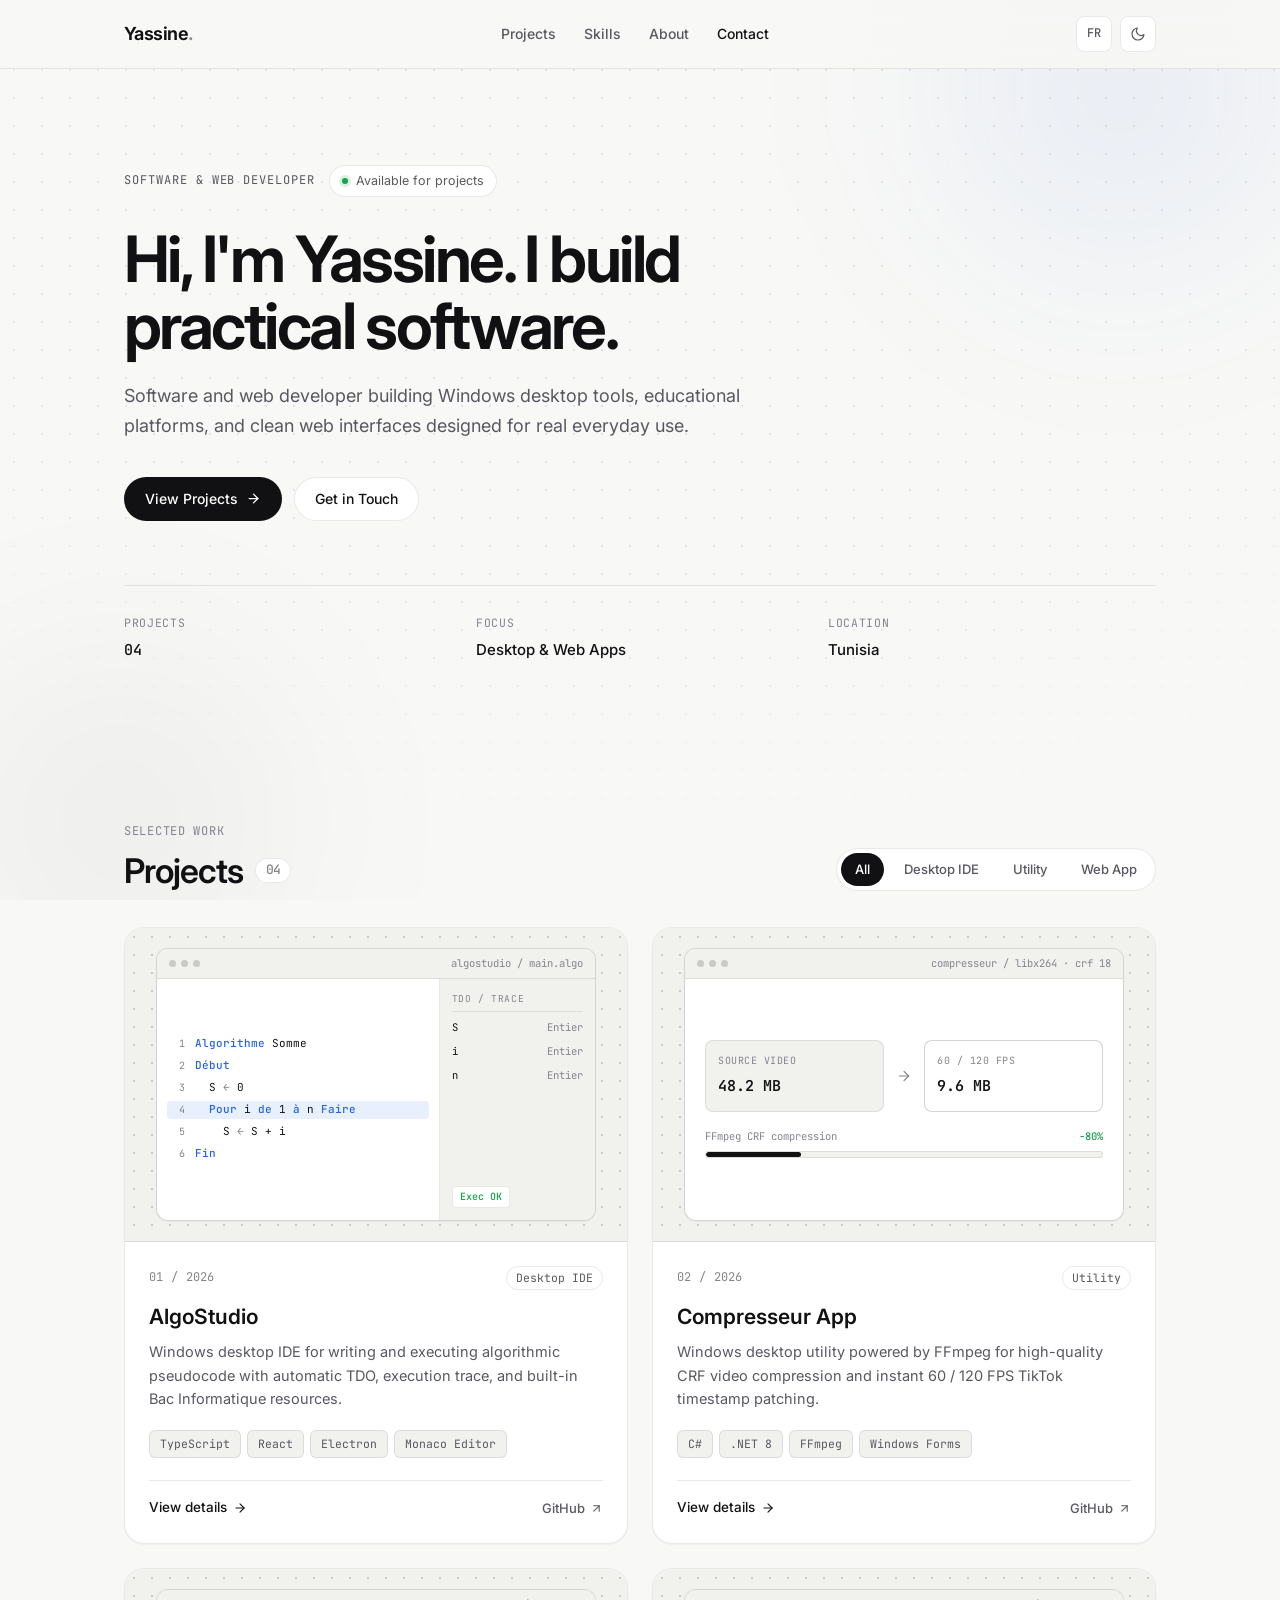
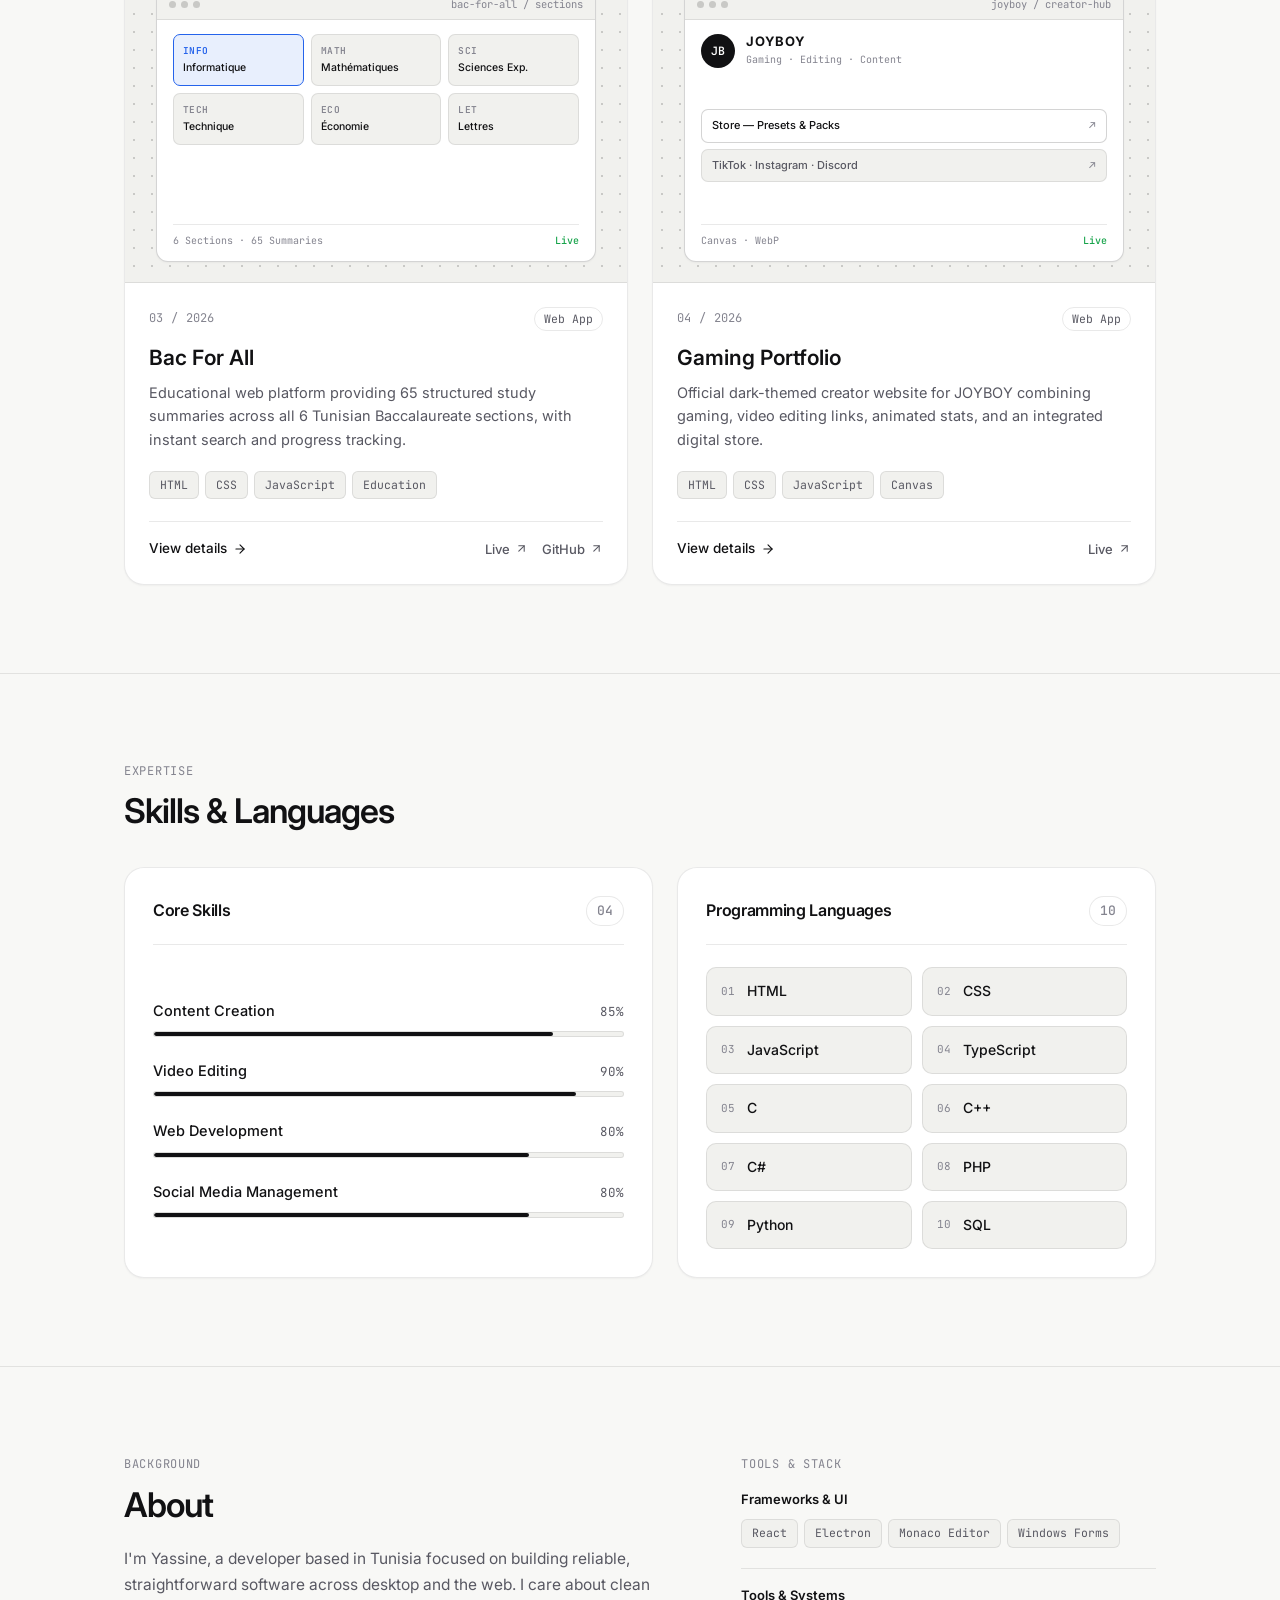
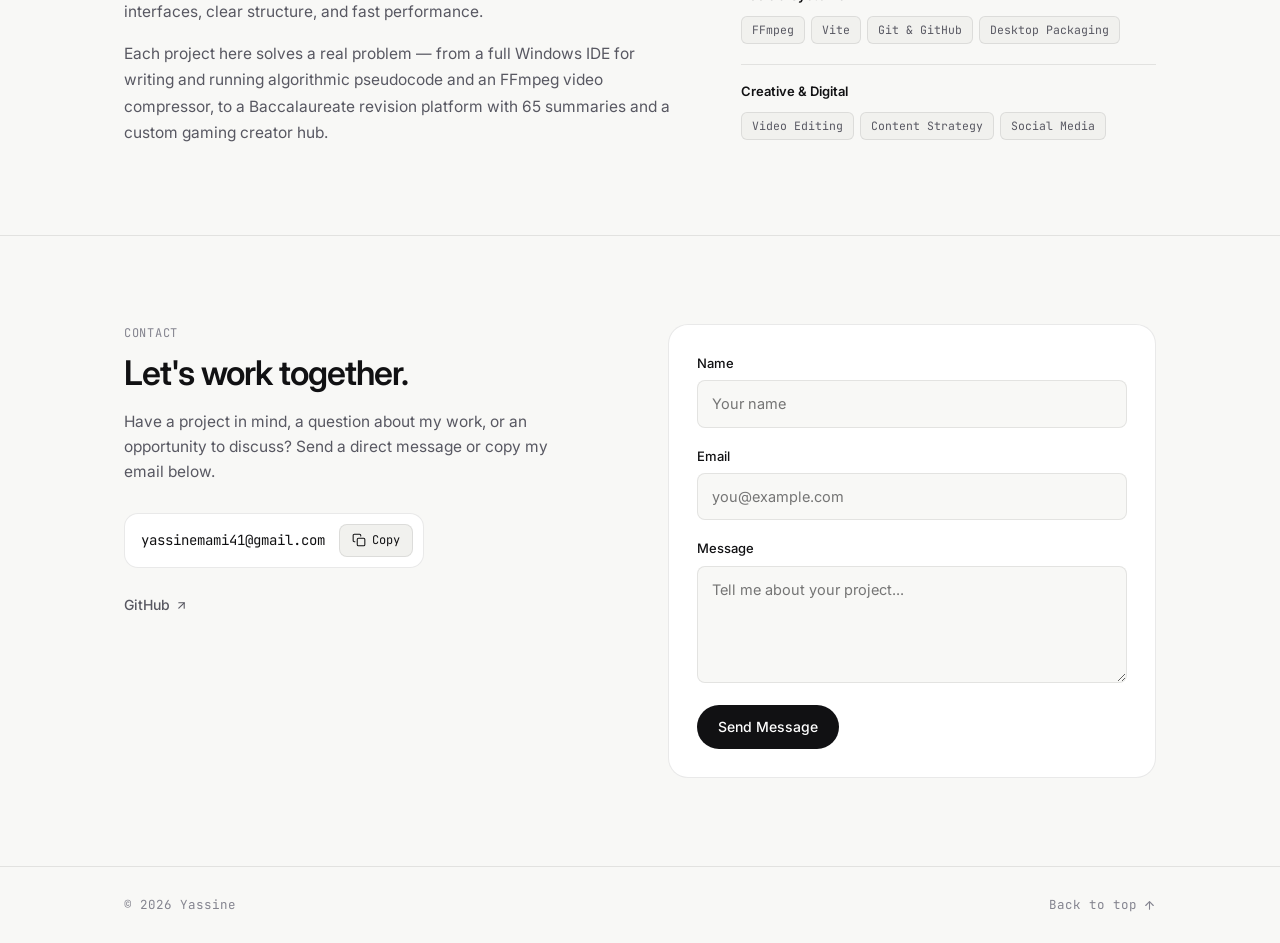
==== commit 8f1b0c5a: "Add dedicated Skills & Programming Languages section" ====
--- a/index.html
+++ b/index.html
@@ -47,6 +47,7 @@
 
       <nav class="nav-links" aria-label="Primary navigation">
         <a href="#projects" class="nav-link" data-i18n="nav.projects">Projects</a>
+        <a href="#skills" class="nav-link" data-i18n="nav.skills">Skills</a>
         <a href="#about" class="nav-link" data-i18n="nav.about">About</a>
         <a href="#contact" class="nav-link" data-i18n="nav.contact">Contact</a>
       </nav>
@@ -139,6 +140,40 @@
       </div>
     </section>
 
+    <!-- Skills & Languages -->
+    <section class="section section-bordered" id="skills">
+      <div class="container">
+        <div class="section-header reveal">
+          <div>
+            <span class="section-kicker mono" data-i18n="skills.kicker">Expertise</span>
+            <h2 class="section-title" data-i18n="skills.title">Skills &amp; Languages</h2>
+          </div>
+        </div>
+
+        <div class="skills-showcase-grid">
+          <div class="skill-card reveal">
+            <div class="skill-card-head">
+              <h3 class="skill-card-title" data-i18n="skills.coreTitle">Core Skills</h3>
+              <span class="count-badge mono" id="core-skills-count">04</span>
+            </div>
+            <div class="skill-bars" id="core-skills-list">
+              <!-- Rendered dynamically from data.js -->
+            </div>
+          </div>
+
+          <div class="skill-card reveal">
+            <div class="skill-card-head">
+              <h3 class="skill-card-title" data-i18n="skills.langTitle">Programming Languages</h3>
+              <span class="count-badge mono" id="languages-count">10</span>
+            </div>
+            <div class="lang-grid" id="languages-grid">
+              <!-- Rendered dynamically from data.js -->
+            </div>
+          </div>
+        </div>
+      </div>
+    </section>
+
     <!-- About -->
     <section class="section section-bordered" id="about">
       <div class="container">
@@ -152,7 +187,7 @@
           </div>
 
           <div class="skills-panel reveal">
-            <span class="section-kicker mono" data-i18n="about.stackKicker">Capabilities</span>
+            <span class="section-kicker mono" data-i18n="about.stackKicker">Tools &amp; Stack</span>
             <div class="skills-list" id="skills-list">
               <!-- Rendered dynamically from data.js -->
             </div>
--- a/assets/css/styles.css
+++ b/assets/css/styles.css
@@ -1135,6 +1135,130 @@
   text-transform: uppercase;
   letter-spacing: 0.08em;
   color: var(--text-muted);
+}
+
+/* Skills & Languages Section */
+.skills-showcase-grid {
+  display: grid;
+  grid-template-columns: 1.05fr 0.95fr;
+  gap: 24px;
+  align-items: stretch;
+}
+
+.skill-card {
+  background: var(--surface);
+  border: 1px solid var(--border);
+  border-radius: var(--radius-lg);
+  padding: 28px;
+  box-shadow: var(--shadow-sm);
+  display: flex;
+  flex-direction: column;
+}
+
+.skill-card-head {
+  display: flex;
+  align-items: center;
+  justify-content: space-between;
+  gap: 12px;
+  padding-bottom: 18px;
+  margin-bottom: 22px;
+  border-bottom: 1px solid var(--border);
+}
+
+.skill-card-title {
+  margin: 0;
+  font-size: 16px;
+  font-weight: 600;
+  letter-spacing: -0.02em;
+  color: var(--text);
+}
+
+.skill-bars {
+  display: flex;
+  flex-direction: column;
+  gap: 22px;
+  flex: 1;
+  justify-content: center;
+}
+
+.skill-bar-item {
+  display: flex;
+  flex-direction: column;
+  gap: 9px;
+}
+
+.skill-bar-head {
+  display: flex;
+  align-items: baseline;
+  justify-content: space-between;
+  gap: 12px;
+}
+
+.skill-bar-name {
+  font-size: 14.5px;
+  font-weight: 500;
+  color: var(--text);
+}
+
+.skill-bar-pct {
+  font-size: 12.5px;
+  color: var(--text-secondary);
+}
+
+.skill-bar-track {
+  height: 6px;
+  border-radius: var(--radius-pill);
+  background: var(--surface-subtle);
+  border: 1px solid var(--border);
+  overflow: hidden;
+}
+
+.skill-bar-fill {
+  height: 100%;
+  width: 0;
+  border-radius: var(--radius-pill);
+  background: var(--accent);
+  transition: width 0.85s var(--ease);
+}
+
+.skill-card.is-visible .skill-bar-fill {
+  width: var(--pct, 0%);
+}
+
+.lang-grid {
+  display: grid;
+  grid-template-columns: repeat(2, minmax(0, 1fr));
+  gap: 10px;
+  flex: 1;
+  align-content: start;
+}
+
+.lang-tile {
+  display: flex;
+  align-items: center;
+  gap: 12px;
+  padding: 12px 14px;
+  border-radius: 10px;
+  border: 1px solid var(--border);
+  background: var(--surface-subtle);
+  transition: border-color 0.2s ease, background-color 0.2s ease, transform 0.2s var(--ease);
+}
+
+.lang-tile:hover {
+  border-color: var(--border-strong);
+  background: var(--surface);
+  transform: translateY(-1px);
+}
+
+.lang-index {
+  font-size: 11px;
+  color: var(--text-muted);
+}
+
+.lang-name {
+  font-size: 14px;
+  font-weight: 500;
+  color: var(--text);
 }
 
 /* About Section */
@@ -1521,6 +1645,9 @@
     transform: none;
     transition: none;
   }
+  .skill-bar-fill {
+    width: var(--pct, 0%);
+  }
   *,
   *::before,
   *::after {
@@ -1531,6 +1658,7 @@
 /* Responsive */
 @media (max-width: 860px) {
   .projects-grid,
+  .skills-showcase-grid,
   .about-grid,
   .contact-grid {
     grid-template-columns: 1fr;
@@ -1572,7 +1700,8 @@
     gap: 18px;
   }
 
-  .contact-form {
+  .contact-form,
+  .skill-card {
     padding: 20px;
   }
 
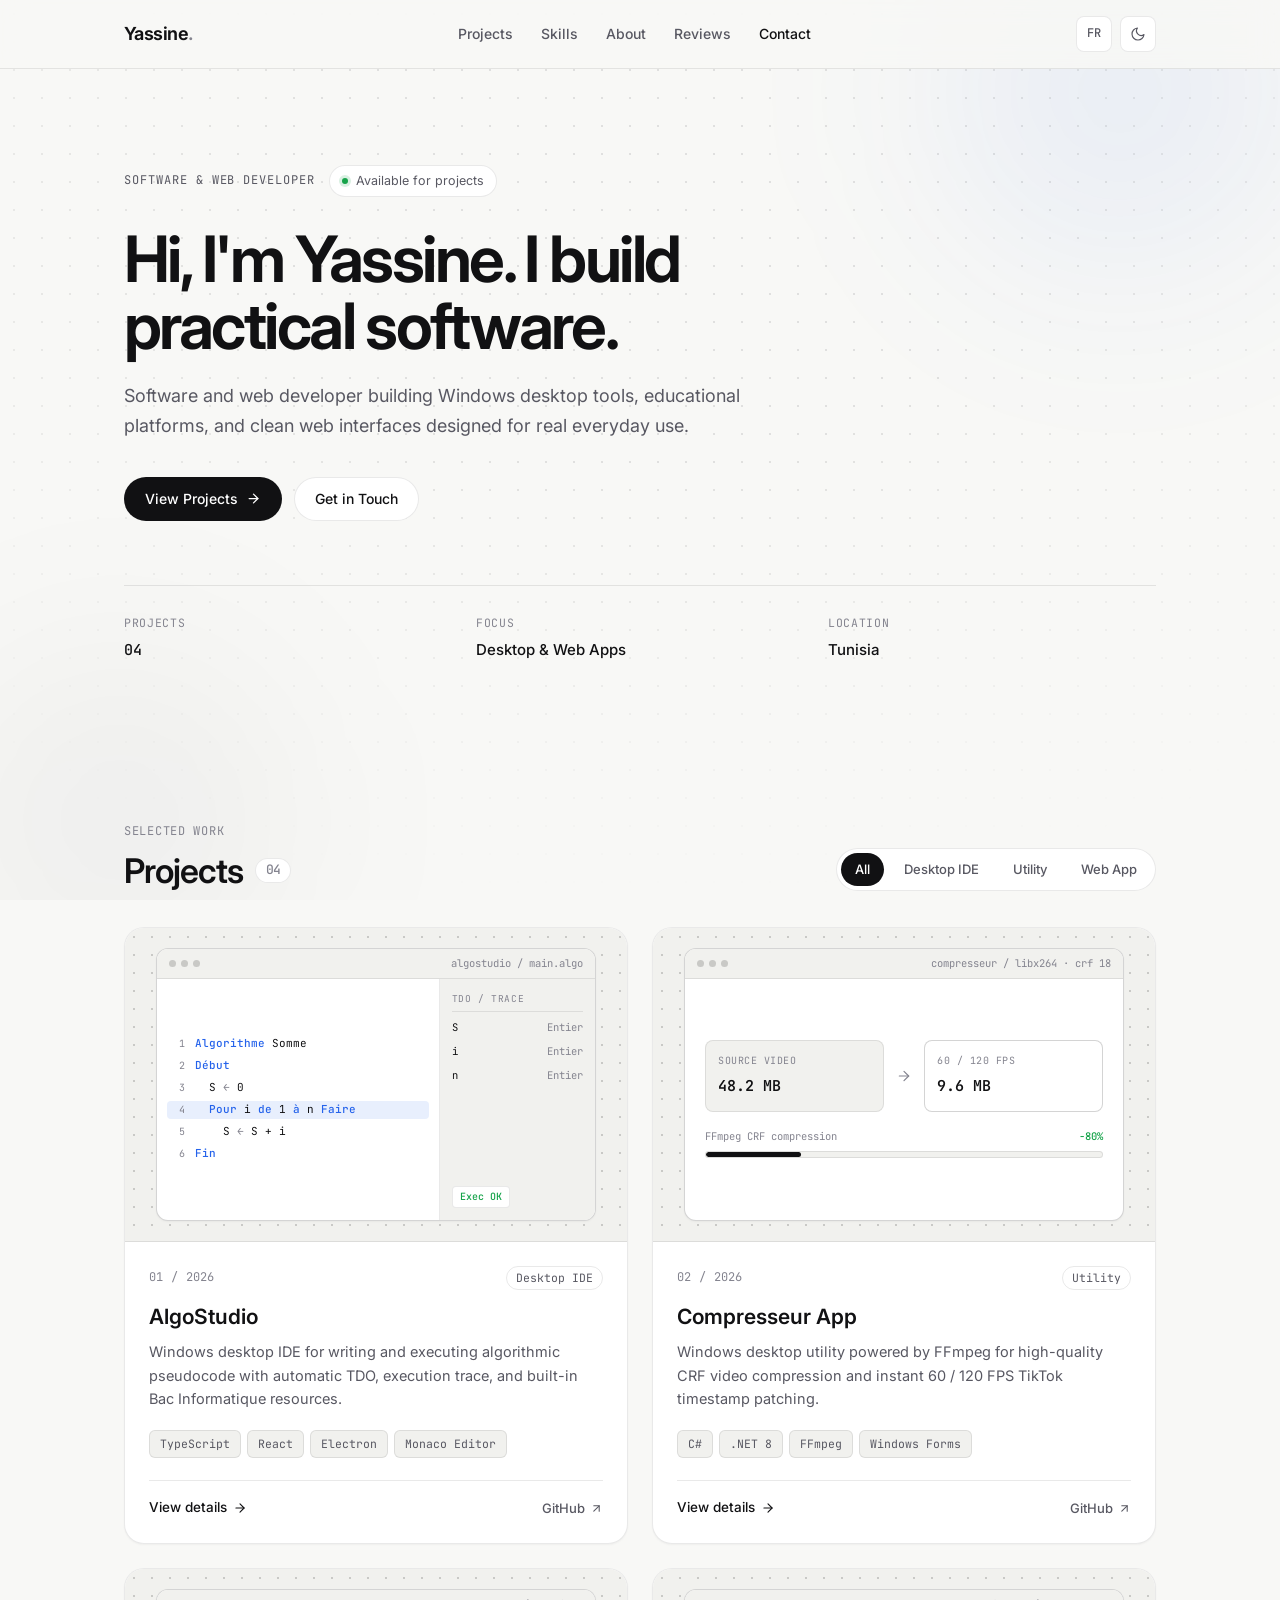
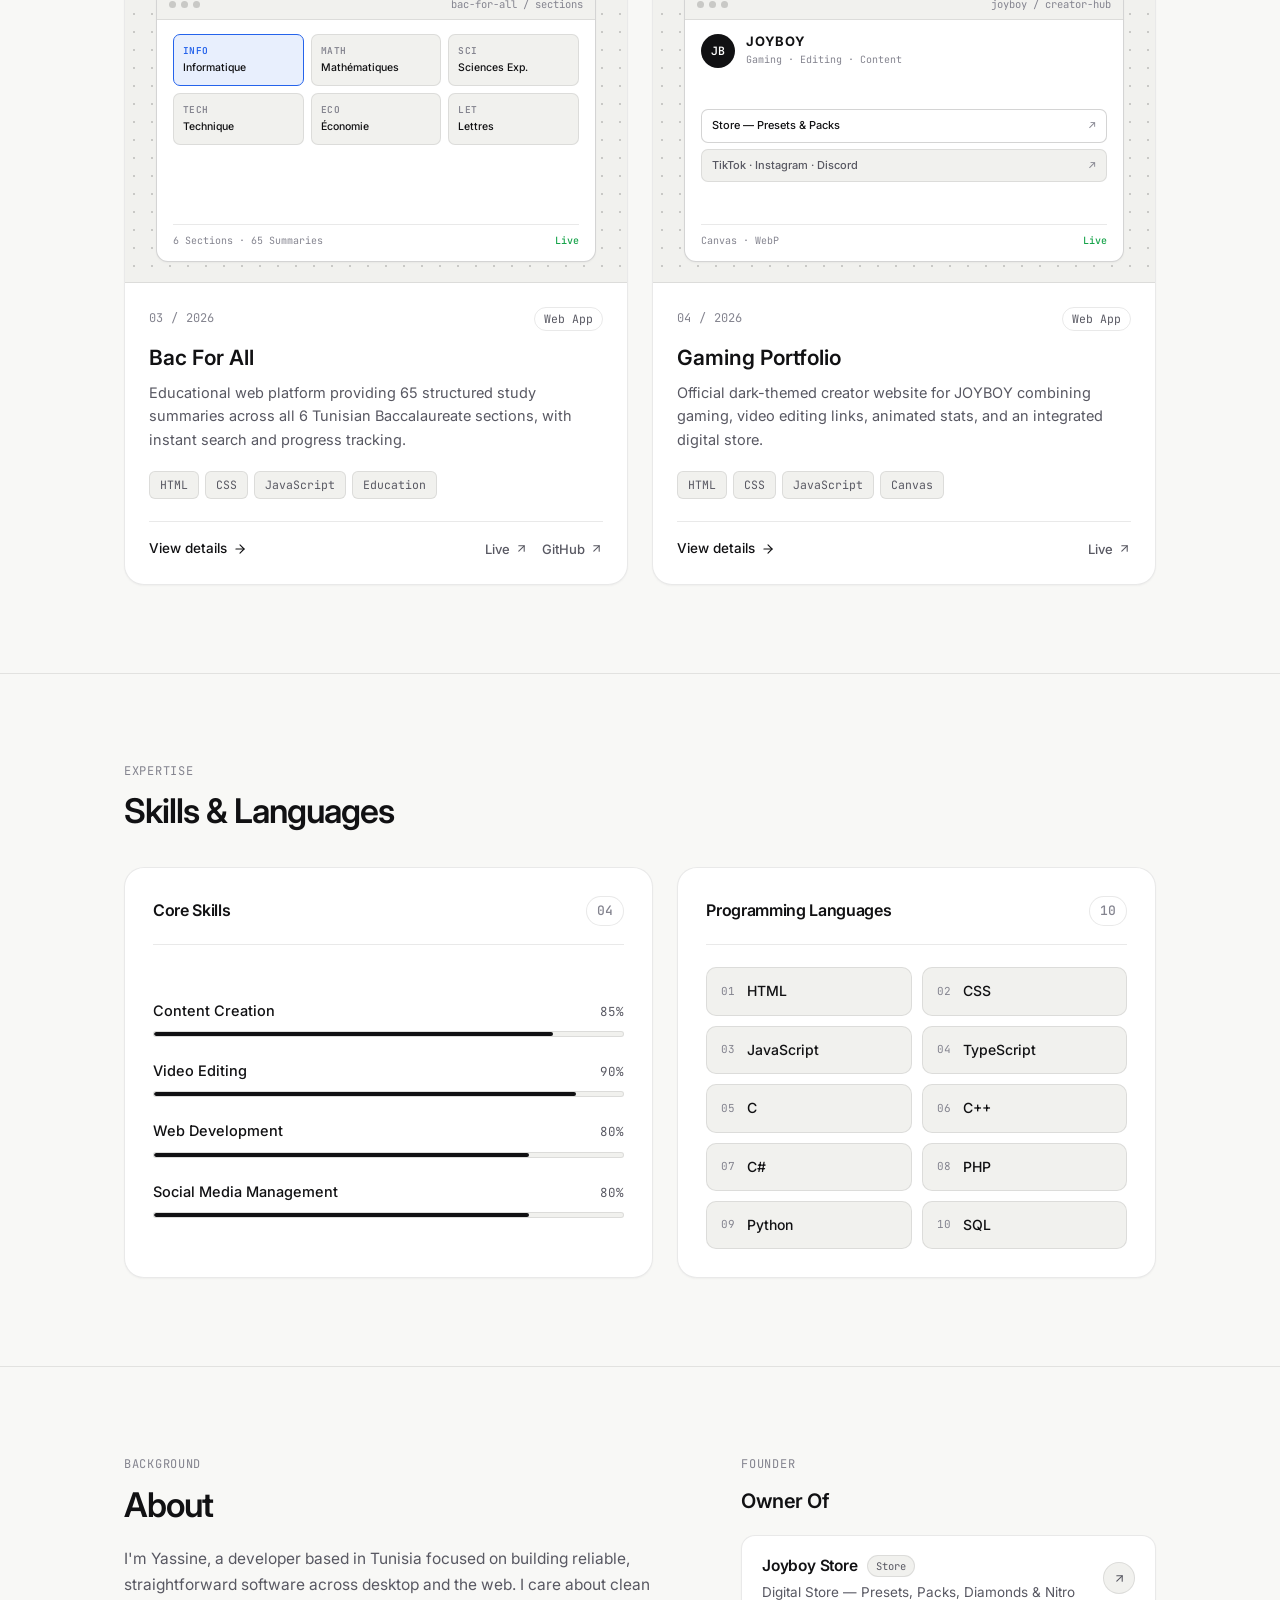
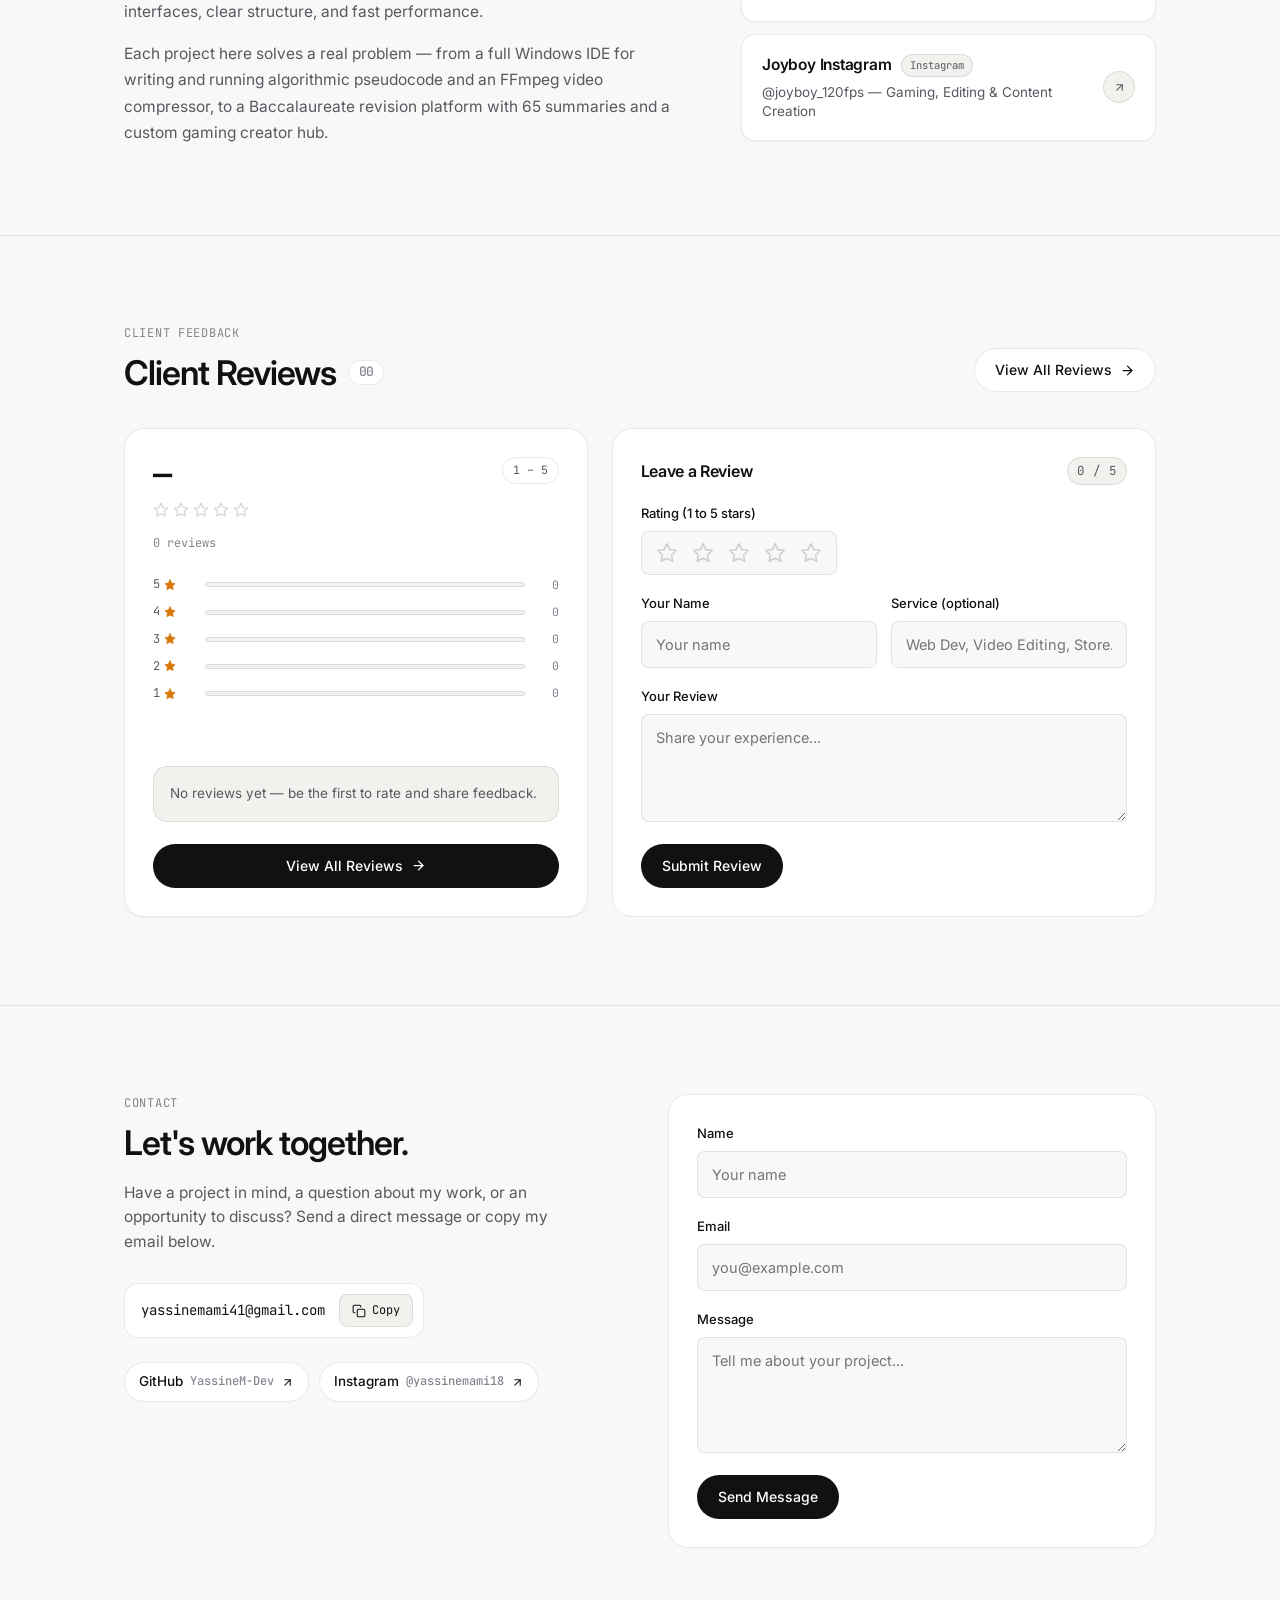
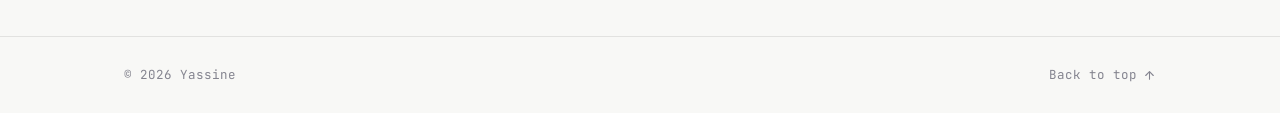
==== commit 19e0b04a: "Remove Tools & Stack, add Owner Of links, Instagram, and 1-5 star Client Reviews page" ====
--- a/index.html
+++ b/index.html
@@ -49,6 +49,7 @@
         <a href="#projects" class="nav-link" data-i18n="nav.projects">Projects</a>
         <a href="#skills" class="nav-link" data-i18n="nav.skills">Skills</a>
         <a href="#about" class="nav-link" data-i18n="nav.about">About</a>
+        <a href="#reviews" class="nav-link" data-i18n="nav.reviews">Reviews</a>
         <a href="#contact" class="nav-link" data-i18n="nav.contact">Contact</a>
       </nav>
 
@@ -186,12 +187,115 @@
             </div>
           </div>
 
-          <div class="skills-panel reveal">
-            <span class="section-kicker mono" data-i18n="about.stackKicker">Tools &amp; Stack</span>
-            <div class="skills-list" id="skills-list">
+          <div class="owner-panel reveal">
+            <span class="section-kicker mono" data-i18n="about.ownerKicker">Founder</span>
+            <h3 class="owner-panel-title" data-i18n="about.ownerTitle">Owner Of</h3>
+            <div class="owner-list" id="owner-of-list">
               <!-- Rendered dynamically from data.js -->
             </div>
           </div>
+        </div>
+      </div>
+    </section>
+
+    <!-- Client Reviews -->
+    <section class="section section-bordered" id="reviews">
+      <div class="container">
+        <div class="section-header reveal">
+          <div>
+            <span class="section-kicker mono" data-i18n="reviews.kicker">Client Feedback</span>
+            <h2 class="section-title">
+              <span data-i18n="reviews.title">Client Reviews</span>
+              <span class="count-badge mono" id="reviews-count-badge">00</span>
+            </h2>
+          </div>
+
+          <a href="reviews.html" class="btn btn-secondary">
+            <span data-i18n="reviews.viewAll">View All Reviews</span>
+            <svg width="15" height="15" viewBox="0 0 24 24" fill="none" stroke="currentColor" stroke-width="2" stroke-linecap="round" stroke-linejoin="round" aria-hidden="true">
+              <path d="M5 12h14"></path>
+              <path d="m12 5 7 7-7 7"></path>
+            </svg>
+          </a>
+        </div>
+
+        <div class="reviews-layout">
+          <div class="reviews-summary-card reveal">
+            <div class="reviews-score-row">
+              <div>
+                <div class="overview-score mono" id="home-avg-score">—</div>
+                <div id="home-avg-stars"></div>
+                <p class="overview-meta mono" id="home-total-label">0 reviews</p>
+              </div>
+              <span class="badge-outline mono">1 – 5</span>
+            </div>
+
+            <div class="rating-breakdown" id="home-rating-breakdown">
+              <!-- Rendered dynamically -->
+            </div>
+
+            <div class="latest-review-box" id="latest-review-box">
+              <!-- Rendered dynamically -->
+            </div>
+
+            <a href="reviews.html" class="btn btn-primary reviews-all-cta">
+              <span data-i18n="reviews.viewAll">View All Reviews</span>
+              <svg width="15" height="15" viewBox="0 0 24 24" fill="none" stroke="currentColor" stroke-width="2" stroke-linecap="round" stroke-linejoin="round" aria-hidden="true">
+                <path d="M5 12h14"></path>
+                <path d="m12 5 7 7-7 7"></path>
+              </svg>
+            </a>
+          </div>
+
+          <form class="contact-form review-form-card reveal" id="review-form" novalidate>
+            <div class="review-form-head">
+              <h3 class="skill-card-title" data-i18n="reviews.formTitle">Leave a Review</h3>
+              <span class="mono review-rating-readout" id="review-rating-readout">0 / 5</span>
+            </div>
+
+            <div class="form-field">
+              <span class="field-label" data-i18n="reviews.ratingLabel">Rating (1 to 5 stars)</span>
+              <div class="star-picker" id="star-picker" role="radiogroup" aria-label="Rating from 1 to 5 stars">
+                <button type="button" class="star-btn" data-value="1" role="radio" aria-checked="false" aria-label="1 star">
+                  <svg class="star-svg" width="22" height="22" viewBox="0 0 24 24" fill="none" stroke="currentColor" stroke-width="1.75" stroke-linecap="round" stroke-linejoin="round" aria-hidden="true"><polygon points="12 2 15.09 8.26 22 9.27 17 14.14 18.18 21.02 12 17.77 5.82 21.02 7 14.14 2 9.27 8.91 8.26 12 2"></polygon></svg>
+                </button>
+                <button type="button" class="star-btn" data-value="2" role="radio" aria-checked="false" aria-label="2 stars">
+                  <svg class="star-svg" width="22" height="22" viewBox="0 0 24 24" fill="none" stroke="currentColor" stroke-width="1.75" stroke-linecap="round" stroke-linejoin="round" aria-hidden="true"><polygon points="12 2 15.09 8.26 22 9.27 17 14.14 18.18 21.02 12 17.77 5.82 21.02 7 14.14 2 9.27 8.91 8.26 12 2"></polygon></svg>
+                </button>
+                <button type="button" class="star-btn" data-value="3" role="radio" aria-checked="false" aria-label="3 stars">
+                  <svg class="star-svg" width="22" height="22" viewBox="0 0 24 24" fill="none" stroke="currentColor" stroke-width="1.75" stroke-linecap="round" stroke-linejoin="round" aria-hidden="true"><polygon points="12 2 15.09 8.26 22 9.27 17 14.14 18.18 21.02 12 17.77 5.82 21.02 7 14.14 2 9.27 8.91 8.26 12 2"></polygon></svg>
+                </button>
+                <button type="button" class="star-btn" data-value="4" role="radio" aria-checked="false" aria-label="4 stars">
+                  <svg class="star-svg" width="22" height="22" viewBox="0 0 24 24" fill="none" stroke="currentColor" stroke-width="1.75" stroke-linecap="round" stroke-linejoin="round" aria-hidden="true"><polygon points="12 2 15.09 8.26 22 9.27 17 14.14 18.18 21.02 12 17.77 5.82 21.02 7 14.14 2 9.27 8.91 8.26 12 2"></polygon></svg>
+                </button>
+                <button type="button" class="star-btn" data-value="5" role="radio" aria-checked="false" aria-label="5 stars">
+                  <svg class="star-svg" width="22" height="22" viewBox="0 0 24 24" fill="none" stroke="currentColor" stroke-width="1.75" stroke-linecap="round" stroke-linejoin="round" aria-hidden="true"><polygon points="12 2 15.09 8.26 22 9.27 17 14.14 18.18 21.02 12 17.77 5.82 21.02 7 14.14 2 9.27 8.91 8.26 12 2"></polygon></svg>
+                </button>
+              </div>
+            </div>
+
+            <div class="review-form-row">
+              <div class="form-field">
+                <label for="review-name" data-i18n="reviews.nameLabel">Your Name</label>
+                <input type="text" id="review-name" name="name" required placeholder="Your name" />
+              </div>
+
+              <div class="form-field">
+                <label for="review-service" data-i18n="reviews.serviceLabel">Service (optional)</label>
+                <input type="text" id="review-service" name="service" placeholder="Web Dev, Video Editing, Store..." />
+              </div>
+            </div>
+
+            <div class="form-field">
+              <label for="review-comment" data-i18n="reviews.commentLabel">Your Review</label>
+              <textarea id="review-comment" name="comment" rows="3" required placeholder="Share your experience..."></textarea>
+            </div>
+
+            <div class="form-footer">
+              <button type="submit" class="btn btn-primary" data-i18n="reviews.submit">Submit Review</button>
+              <p class="form-status" id="review-status" role="status" aria-live="polite"></p>
+            </div>
+          </form>
         </div>
       </div>
     </section>
@@ -307,6 +411,7 @@
   </div>
 
   <script src="assets/js/data.js" defer></script>
+  <script src="assets/js/reviews-store.js" defer></script>
   <script src="assets/js/app.js" defer></script>
 </body>
 </html>
--- a/assets/css/styles.css
+++ b/assets/css/styles.css
@@ -20,6 +20,7 @@
   --accent-fg: #ffffff;
 
   --signal: #16a34a;
+  --star: #d97706;
   --highlight: #2563eb;
   --highlight-soft: rgba(37, 99, 235, 0.1);
 
@@ -61,6 +62,7 @@
   --accent-fg: #0a0a0c;
 
   --signal: #22c55e;
+  --star: #f59e0b;
   --highlight: #60a5fa;
   --highlight-soft: rgba(96, 165, 250, 0.14);
 
@@ -1283,28 +1285,437 @@
   margin: 0;
 }
 
-.skills-list {
-  margin-top: 14px;
-  display: flex;
-  flex-direction: column;
+/* Owner Of Panel (inside About) */
+.owner-panel-title {
+  margin: 0 0 18px;
+  font-size: 20px;
+  font-weight: 600;
+  letter-spacing: -0.025em;
+  color: var(--text);
+}
+
+.owner-list {
+  display: flex;
+  flex-direction: column;
+  gap: 12px;
+}
+
+.owner-card {
+  display: flex;
+  align-items: center;
+  justify-content: space-between;
+  gap: 16px;
+  padding: 18px 20px;
+  border-radius: var(--radius-md);
+  border: 1px solid var(--border);
+  background: var(--surface);
+  box-shadow: var(--shadow-sm);
+  transition: border-color 0.2s ease, transform 0.2s var(--ease), box-shadow 0.2s ease;
+}
+
+.owner-card:hover {
+  border-color: var(--border-strong);
+  transform: translateY(-2px);
+  box-shadow: var(--shadow-md);
+}
+
+.owner-card-main {
+  min-width: 0;
+}
+
+.owner-card-top {
+  display: flex;
+  align-items: center;
+  gap: 10px;
+  margin-bottom: 5px;
+}
+
+.owner-card-name {
+  font-size: 15.5px;
+  font-weight: 600;
+  letter-spacing: -0.015em;
+  color: var(--text);
+}
+
+.owner-card-badge {
+  font-size: 10.5px;
+  padding: 2px 8px;
+  border-radius: var(--radius-pill);
+  border: 1px solid var(--border);
+  background: var(--surface-subtle);
+  color: var(--text-secondary);
+}
+
+.owner-card-role {
+  margin: 0;
+  font-size: 13.5px;
+  color: var(--text-secondary);
+  line-height: 1.45;
+}
+
+.owner-card-arrow {
+  width: 32px;
+  height: 32px;
+  border-radius: 50%;
+  border: 1px solid var(--border);
+  background: var(--surface-subtle);
+  color: var(--text-secondary);
+  display: inline-flex;
+  align-items: center;
+  justify-content: center;
+  flex-shrink: 0;
+  transition: border-color 0.2s ease, color 0.2s ease, transform 0.2s var(--ease);
+}
+
+.owner-card:hover .owner-card-arrow {
+  border-color: var(--border-strong);
+  color: var(--text);
+  transform: translate(1px, -1px);
+}
+
+/* Client Reviews Section & Dedicated Page */
+.reviews-layout {
+  display: grid;
+  grid-template-columns: 0.92fr 1.08fr;
+  gap: 24px;
+  align-items: stretch;
+}
+
+.reviews-summary-card {
+  background: var(--surface);
+  border: 1px solid var(--border);
+  border-radius: var(--radius-lg);
+  padding: 28px;
+  box-shadow: var(--shadow-sm);
+  display: flex;
+  flex-direction: column;
+  gap: 22px;
+}
+
+.reviews-score-row {
+  display: flex;
+  align-items: flex-start;
+  justify-content: space-between;
+  gap: 14px;
+}
+
+.overview-score {
+  font-size: 32px;
+  font-weight: 600;
+  letter-spacing: -0.04em;
+  line-height: 1.1;
+  color: var(--text);
+  margin-bottom: 8px;
+}
+
+.overview-meta {
+  margin: 8px 0 0;
+  font-size: 12px;
+  color: var(--text-muted);
+}
+
+.stars-row {
+  display: inline-flex;
+  align-items: center;
+  gap: 4px;
+  color: var(--border-strong);
+}
+
+.star-svg {
+  color: var(--border-strong);
+  transition: color 0.15s ease, transform 0.15s var(--ease);
+}
+
+.star-svg.is-filled {
+  color: var(--star);
+}
+
+.rating-breakdown {
+  display: flex;
+  flex-direction: column;
+  gap: 8px;
+}
+
+.breakdown-row {
+  display: grid;
+  grid-template-columns: 42px 1fr 24px;
+  align-items: center;
+  gap: 10px;
+}
+
+.breakdown-star {
+  display: inline-flex;
+  align-items: center;
+  gap: 4px;
+  font-size: 12px;
+  color: var(--text-secondary);
+}
+
+.breakdown-track {
+  height: 5px;
+  border-radius: var(--radius-pill);
+  background: var(--surface-subtle);
+  border: 1px solid var(--border);
+  overflow: hidden;
+}
+
+.breakdown-fill {
+  height: 100%;
+  border-radius: var(--radius-pill);
+  background: var(--accent);
+  transition: width 0.4s var(--ease);
+}
+
+.breakdown-count {
+  text-align: right;
+  font-size: 11.5px;
+  color: var(--text-muted);
+}
+
+.latest-review-box {
+  padding: 16px;
+  border-radius: var(--radius-md);
+  border: 1px solid var(--border);
+  background: var(--surface-subtle);
+  margin-top: auto;
+}
+
+.latest-review-head {
+  display: flex;
+  align-items: center;
+  justify-content: space-between;
+  gap: 10px;
+  margin-bottom: 8px;
+}
+
+.latest-review-kicker {
+  font-size: 11px;
+  text-transform: uppercase;
+  letter-spacing: 0.06em;
+  color: var(--text-muted);
+}
+
+.latest-review-text {
+  margin: 0 0 10px;
+  font-size: 14px;
+  line-height: 1.55;
+  color: var(--text);
+}
+
+.latest-review-author {
+  display: flex;
+  flex-wrap: wrap;
+  gap: 6px;
+  font-size: 12px;
+  color: var(--text-muted);
+}
+
+.latest-review-empty {
+  margin: 0;
+  font-size: 13.5px;
+  color: var(--text-secondary);
+}
+
+.reviews-all-cta {
+  width: 100%;
+}
+
+.review-form-head {
+  display: flex;
+  align-items: center;
+  justify-content: space-between;
+  gap: 12px;
+}
+
+.review-rating-readout {
+  font-size: 12.5px;
+  color: var(--text-secondary);
+  padding: 3px 9px;
+  border-radius: var(--radius-pill);
+  border: 1px solid var(--border);
+  background: var(--surface-subtle);
+}
+
+.field-label {
+  font-size: 13px;
+  font-weight: 500;
+  color: var(--text);
+}
+
+.star-picker {
+  display: inline-flex;
+  align-items: center;
+  gap: 6px;
+  padding: 6px 10px;
+  border-radius: var(--radius-sm);
+  border: 1px solid var(--border);
+  background: var(--bg);
+  align-self: flex-start;
+}
+
+.star-btn {
+  background: none;
+  border: none;
+  padding: 4px;
+  cursor: pointer;
+  display: inline-flex;
+  align-items: center;
+  justify-content: center;
+  border-radius: 6px;
+  color: var(--border-strong);
+  transition: transform 0.15s var(--ease);
+}
+
+.star-btn:hover {
+  transform: scale(1.12);
+}
+
+.star-btn.is-lit .star-svg {
+  color: var(--star);
+  fill: currentColor;
+}
+
+.review-form-row {
+  display: grid;
+  grid-template-columns: 1fr 1fr;
+  gap: 14px;
+}
+
+.inline-review-link {
+  color: var(--text);
+  font-weight: 500;
+  text-decoration: underline;
+  text-underline-offset: 3px;
+  margin-left: 6px;
+}
+
+/* Dedicated reviews.html Page */
+.back-nav-link {
+  display: inline-flex;
+  align-items: center;
+  gap: 7px;
+}
+
+.reviews-page-hero {
+  padding-top: 64px;
+  min-height: calc(100vh - 150px);
+}
+
+.reviews-page-title {
+  font-size: clamp(28px, 4vw, 40px);
+}
+
+.reviews-overview-banner {
+  background: var(--surface);
+  border: 1px solid var(--border);
+  border-radius: var(--radius-lg);
+  padding: 28px;
+  box-shadow: var(--shadow-sm);
+  display: grid;
+  grid-template-columns: 240px 1fr;
+  gap: 36px;
+  align-items: center;
+  margin-bottom: 28px;
+}
+
+.reviews-toolbar {
+  margin-bottom: 24px;
+}
+
+.filter-star-btn {
+  display: inline-flex;
+  align-items: center;
+  gap: 5px;
+}
+
+.filter-star-btn.is-active .star-svg {
+  color: var(--accent-fg);
+}
+
+.all-reviews-grid {
+  display: grid;
+  grid-template-columns: repeat(2, minmax(0, 1fr));
   gap: 20px;
 }
 
-.skill-group {
-  padding-top: 16px;
+.review-item-card {
+  background: var(--surface);
+  border: 1px solid var(--border);
+  border-radius: var(--radius-lg);
+  padding: 24px;
+  box-shadow: var(--shadow-sm);
+  display: flex;
+  flex-direction: column;
+  gap: 16px;
+}
+
+.review-item-top {
+  display: flex;
+  align-items: center;
+  justify-content: space-between;
+  gap: 12px;
+}
+
+.review-item-score {
+  font-size: 12px;
+  color: var(--text-muted);
+}
+
+.review-item-comment {
+  margin: 0;
+  font-size: 15px;
+  line-height: 1.65;
+  color: var(--text);
+  flex: 1;
+}
+
+.review-item-footer {
+  padding-top: 14px;
   border-top: 1px solid var(--border);
-}
-
-.skill-group:first-child {
-  border-top: none;
-  padding-top: 0;
-}
-
-.skill-group-title {
-  margin: 0 0 10px;
-  font-size: 13px;
+  display: flex;
+  align-items: baseline;
+  justify-content: space-between;
+  gap: 12px;
+}
+
+.review-item-author {
+  font-size: 14px;
   font-weight: 600;
   color: var(--text);
+  display: block;
+}
+
+.review-item-service {
+  font-size: 11.5px;
+  color: var(--text-muted);
+}
+
+.review-item-date {
+  font-size: 11.5px;
+  color: var(--text-muted);
+  white-space: nowrap;
+}
+
+.reviews-empty-card {
+  grid-column: 1 / -1;
+  background: var(--surface);
+  border: 1px solid var(--border);
+  border-radius: var(--radius-lg);
+  padding: 44px 28px;
+  text-align: center;
+}
+
+.reviews-empty-card h3 {
+  margin: 0 0 8px;
+  font-size: 19px;
+  font-weight: 600;
+}
+
+.reviews-empty-card p {
+  margin: 0 auto 22px;
+  max-width: 42ch;
+  font-size: 14.5px;
+  color: var(--text-secondary);
 }
 
 /* Contact Section */
@@ -1359,24 +1770,34 @@
 }
 
 .social-links {
-  margin-top: 26px;
+  margin-top: 24px;
   display: flex;
   flex-wrap: wrap;
-  gap: 18px;
+  gap: 10px;
 }
 
 .social-link {
   display: inline-flex;
   align-items: center;
-  gap: 5px;
-  font-size: 14px;
+  gap: 7px;
+  font-size: 13.5px;
   font-weight: 500;
-  color: var(--text-secondary);
-  transition: color 0.2s ease;
+  color: var(--text);
+  padding: 8px 14px;
+  border-radius: var(--radius-pill);
+  border: 1px solid var(--border);
+  background: var(--surface);
+  transition: border-color 0.2s ease, background-color 0.2s ease;
 }
 
 .social-link:hover {
-  color: var(--text);
+  border-color: var(--border-strong);
+  background: var(--surface-subtle);
+}
+
+.social-handle {
+  font-size: 12px;
+  color: var(--text-muted);
 }
 
 /* Contact Form */
@@ -1660,6 +2081,9 @@
   .projects-grid,
   .skills-showcase-grid,
   .about-grid,
+  .reviews-layout,
+  .all-reviews-grid,
+  .reviews-overview-banner,
   .contact-grid {
     grid-template-columns: 1fr;
   }
@@ -1701,8 +2125,14 @@
   }
 
   .contact-form,
-  .skill-card {
+  .skill-card,
+  .reviews-summary-card,
+  .reviews-overview-banner {
     padding: 20px;
+  }
+
+  .review-form-row {
+    grid-template-columns: 1fr;
   }
 
   .modal-backdrop {
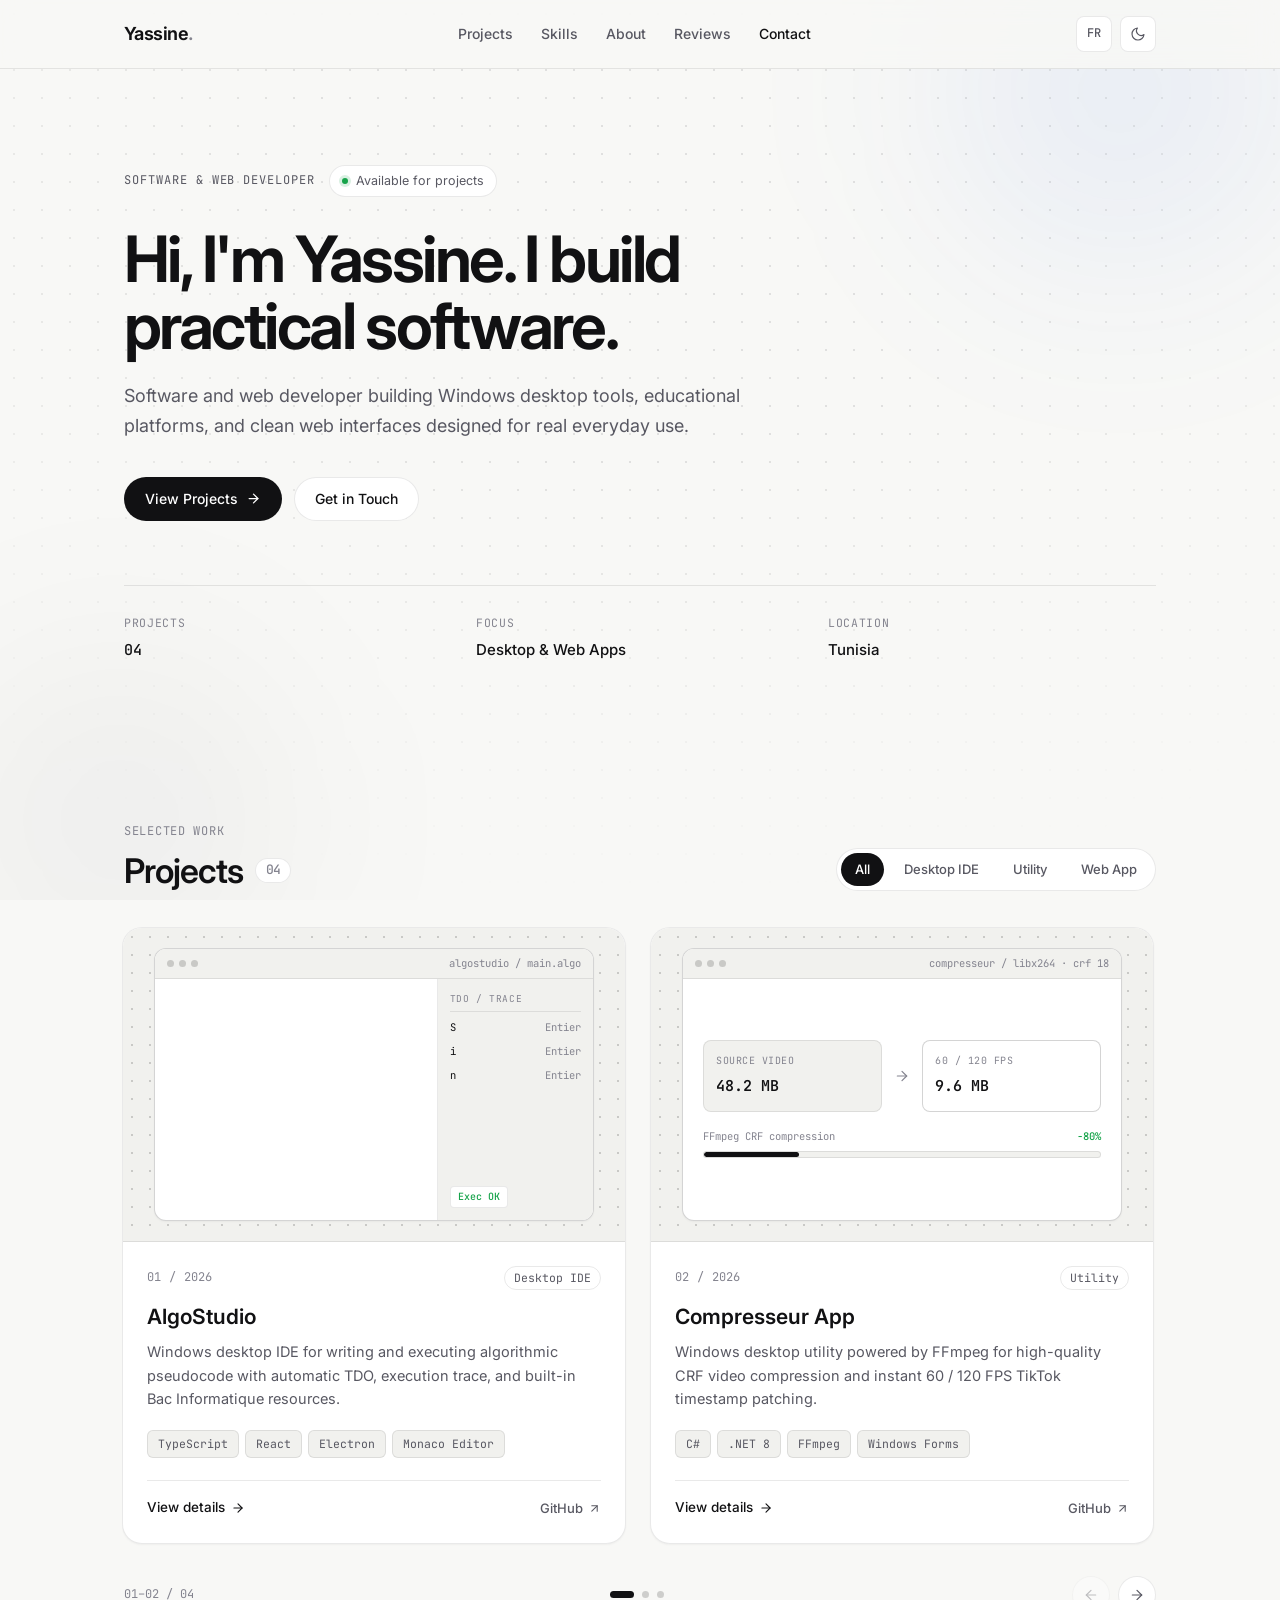
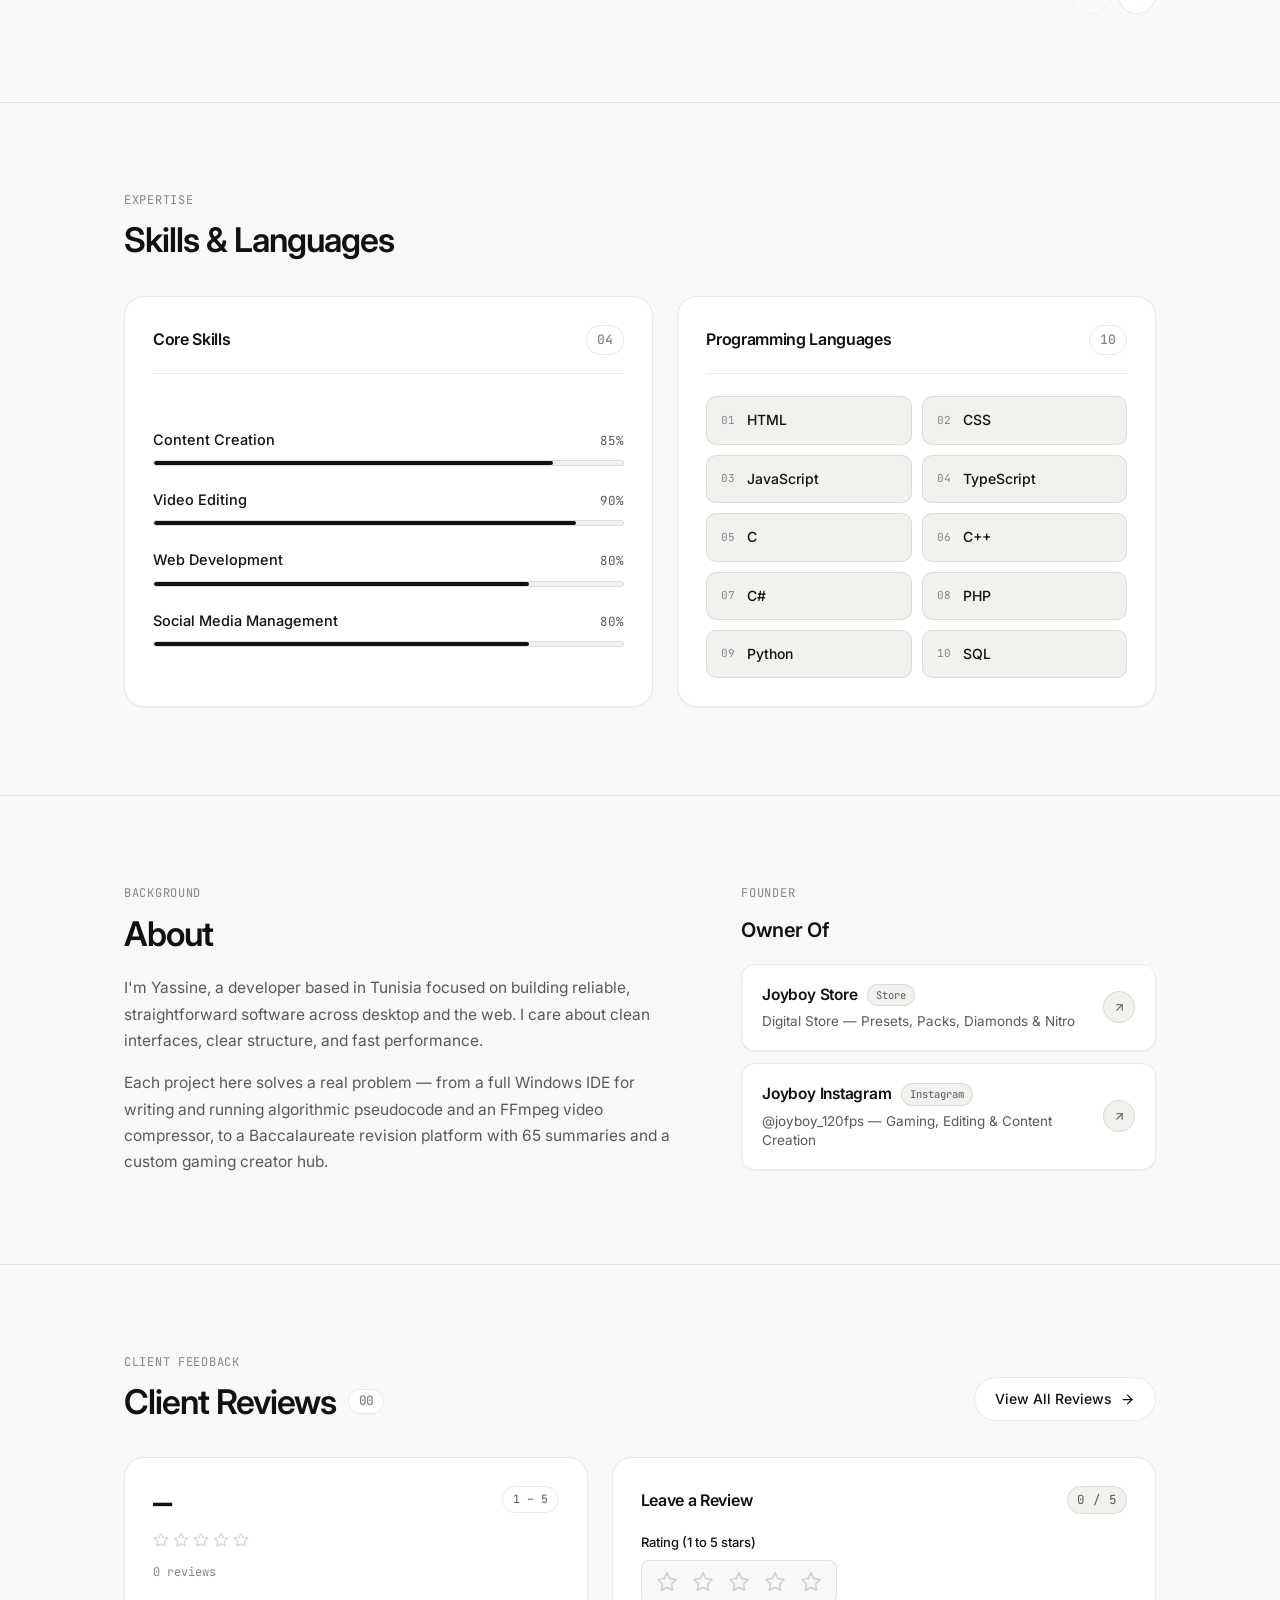
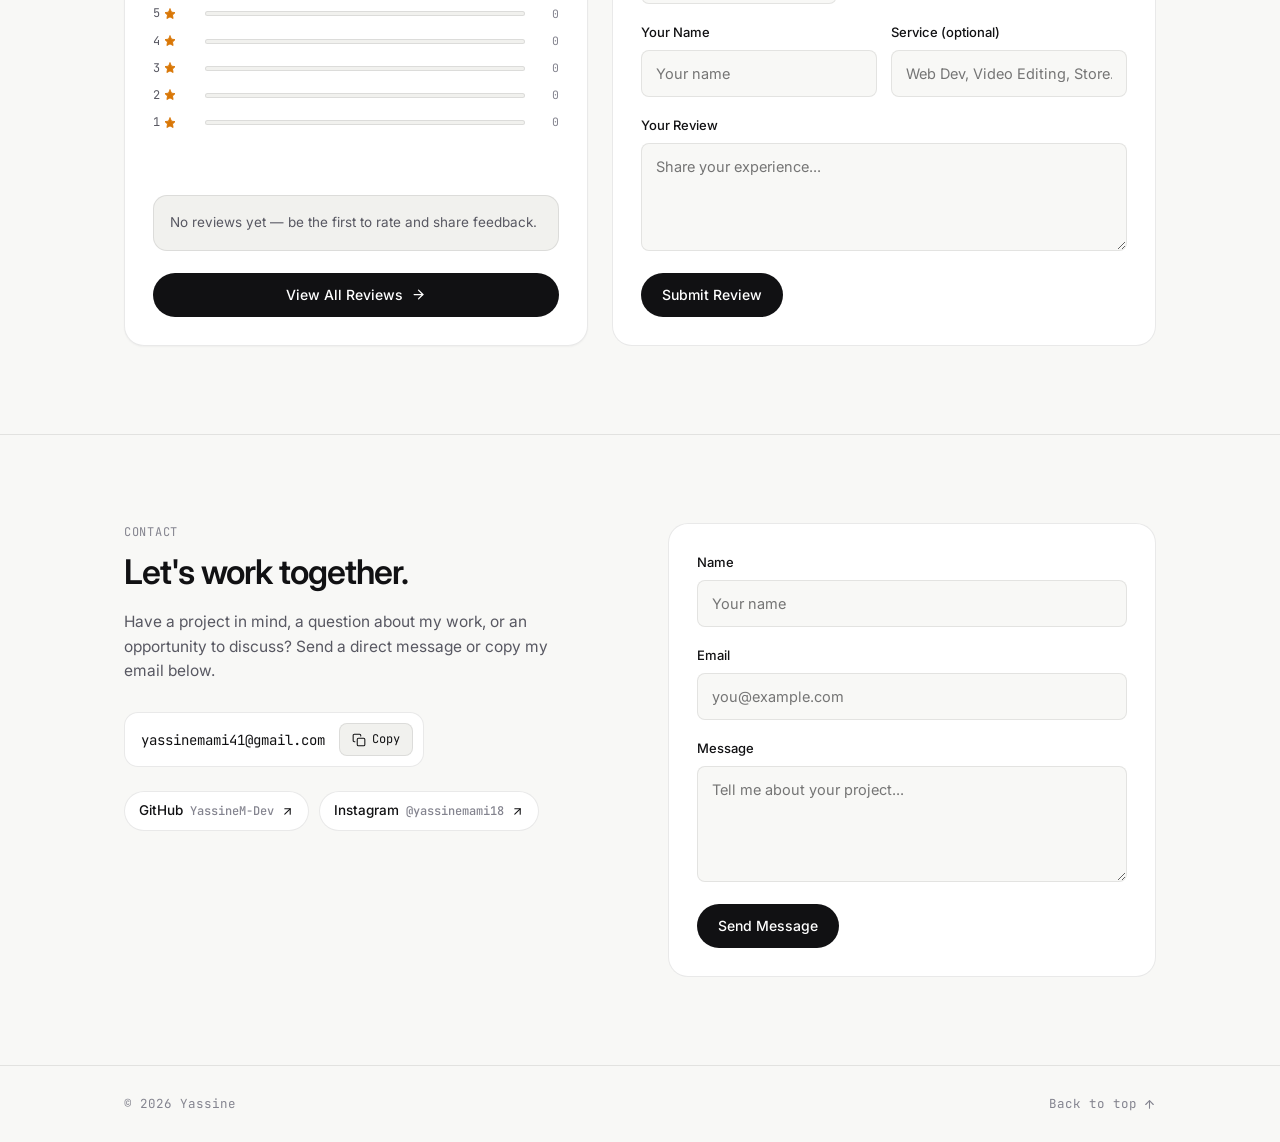
==== commit 222c3363: "Convert Projects section into minimalist horizontal slider" ====
--- a/index.html
+++ b/index.html
@@ -135,8 +135,29 @@
           </div>
         </div>
 
-        <div class="projects-grid" id="projects-grid">
-          <!-- Rendered dynamically from data.js -->
+        <div class="projects-slider-shell">
+          <div class="projects-grid" id="projects-grid" tabindex="0" aria-label="Projects slider">
+            <!-- Rendered dynamically from data.js -->
+          </div>
+
+          <div class="slider-controls" id="slider-controls">
+            <span class="slider-indicator mono" id="slider-indicator">01–02 / 04</span>
+            <div class="slider-dots" id="slider-dots" role="tablist" aria-label="Slide navigation"></div>
+            <div class="slider-nav-btns">
+              <button type="button" class="control-btn slider-arrow-btn" id="slider-prev" aria-label="Previous project">
+                <svg width="16" height="16" viewBox="0 0 24 24" fill="none" stroke="currentColor" stroke-width="1.8" stroke-linecap="round" stroke-linejoin="round" aria-hidden="true">
+                  <path d="M19 12H5"></path>
+                  <path d="m12 19-7-7 7-7"></path>
+                </svg>
+              </button>
+              <button type="button" class="control-btn slider-arrow-btn" id="slider-next" aria-label="Next project">
+                <svg width="16" height="16" viewBox="0 0 24 24" fill="none" stroke="currentColor" stroke-width="1.8" stroke-linecap="round" stroke-linejoin="round" aria-hidden="true">
+                  <path d="M5 12h14"></path>
+                  <path d="m12 5 7 7-7 7"></path>
+                </svg>
+              </button>
+            </div>
+          </div>
         </div>
       </div>
     </section>
--- a/assets/css/styles.css
+++ b/assets/css/styles.css
@@ -520,10 +520,94 @@
   color: var(--accent-fg);
 }
 
+.projects-slider-shell {
+  position: relative;
+}
+
 .projects-grid {
-  display: grid;
-  grid-template-columns: repeat(2, minmax(0, 1fr));
+  display: flex;
   gap: 24px;
+  overflow-x: auto;
+  scroll-snap-type: x mandatory;
+  scroll-behavior: smooth;
+  padding: 6px 2px 14px;
+  margin: -6px -2px 0;
+  scrollbar-width: none;
+  -ms-overflow-style: none;
+}
+
+.projects-grid::-webkit-scrollbar {
+  display: none;
+}
+
+.projects-grid:focus-visible {
+  outline: 2px solid var(--highlight);
+  outline-offset: 6px;
+  border-radius: var(--radius-lg);
+}
+
+.projects-grid .project-card {
+  flex: 0 0 calc((100% - 24px) / 2);
+  scroll-snap-align: start;
+}
+
+.slider-controls {
+  margin-top: 18px;
+  display: flex;
+  align-items: center;
+  justify-content: space-between;
+  gap: 16px;
+}
+
+.slider-indicator {
+  font-size: 12px;
+  color: var(--text-muted);
+  min-width: 78px;
+}
+
+.slider-dots {
+  display: inline-flex;
+  align-items: center;
+  justify-content: center;
+  gap: 8px;
+}
+
+.slider-dot {
+  width: 7px;
+  height: 7px;
+  padding: 0;
+  border: none;
+  border-radius: var(--radius-pill);
+  background: var(--border-strong);
+  cursor: pointer;
+  transition: width 0.25s var(--ease), background-color 0.2s ease;
+}
+
+.slider-dot:hover {
+  background: var(--text-muted);
+}
+
+.slider-dot.is-active {
+  width: 24px;
+  background: var(--accent);
+}
+
+.slider-nav-btns {
+  display: inline-flex;
+  align-items: center;
+  gap: 8px;
+}
+
+.slider-arrow-btn {
+  width: 38px;
+  height: 38px;
+  padding: 0;
+  border-radius: 50%;
+}
+
+.slider-arrow-btn:disabled {
+  opacity: 0.36;
+  cursor: not-allowed;
 }
 
 /* Project Card */
@@ -2078,7 +2162,10 @@
 
 /* Responsive */
 @media (max-width: 860px) {
-  .projects-grid,
+  .projects-grid .project-card {
+    flex: 0 0 100%;
+  }
+
   .skills-showcase-grid,
   .about-grid,
   .reviews-layout,
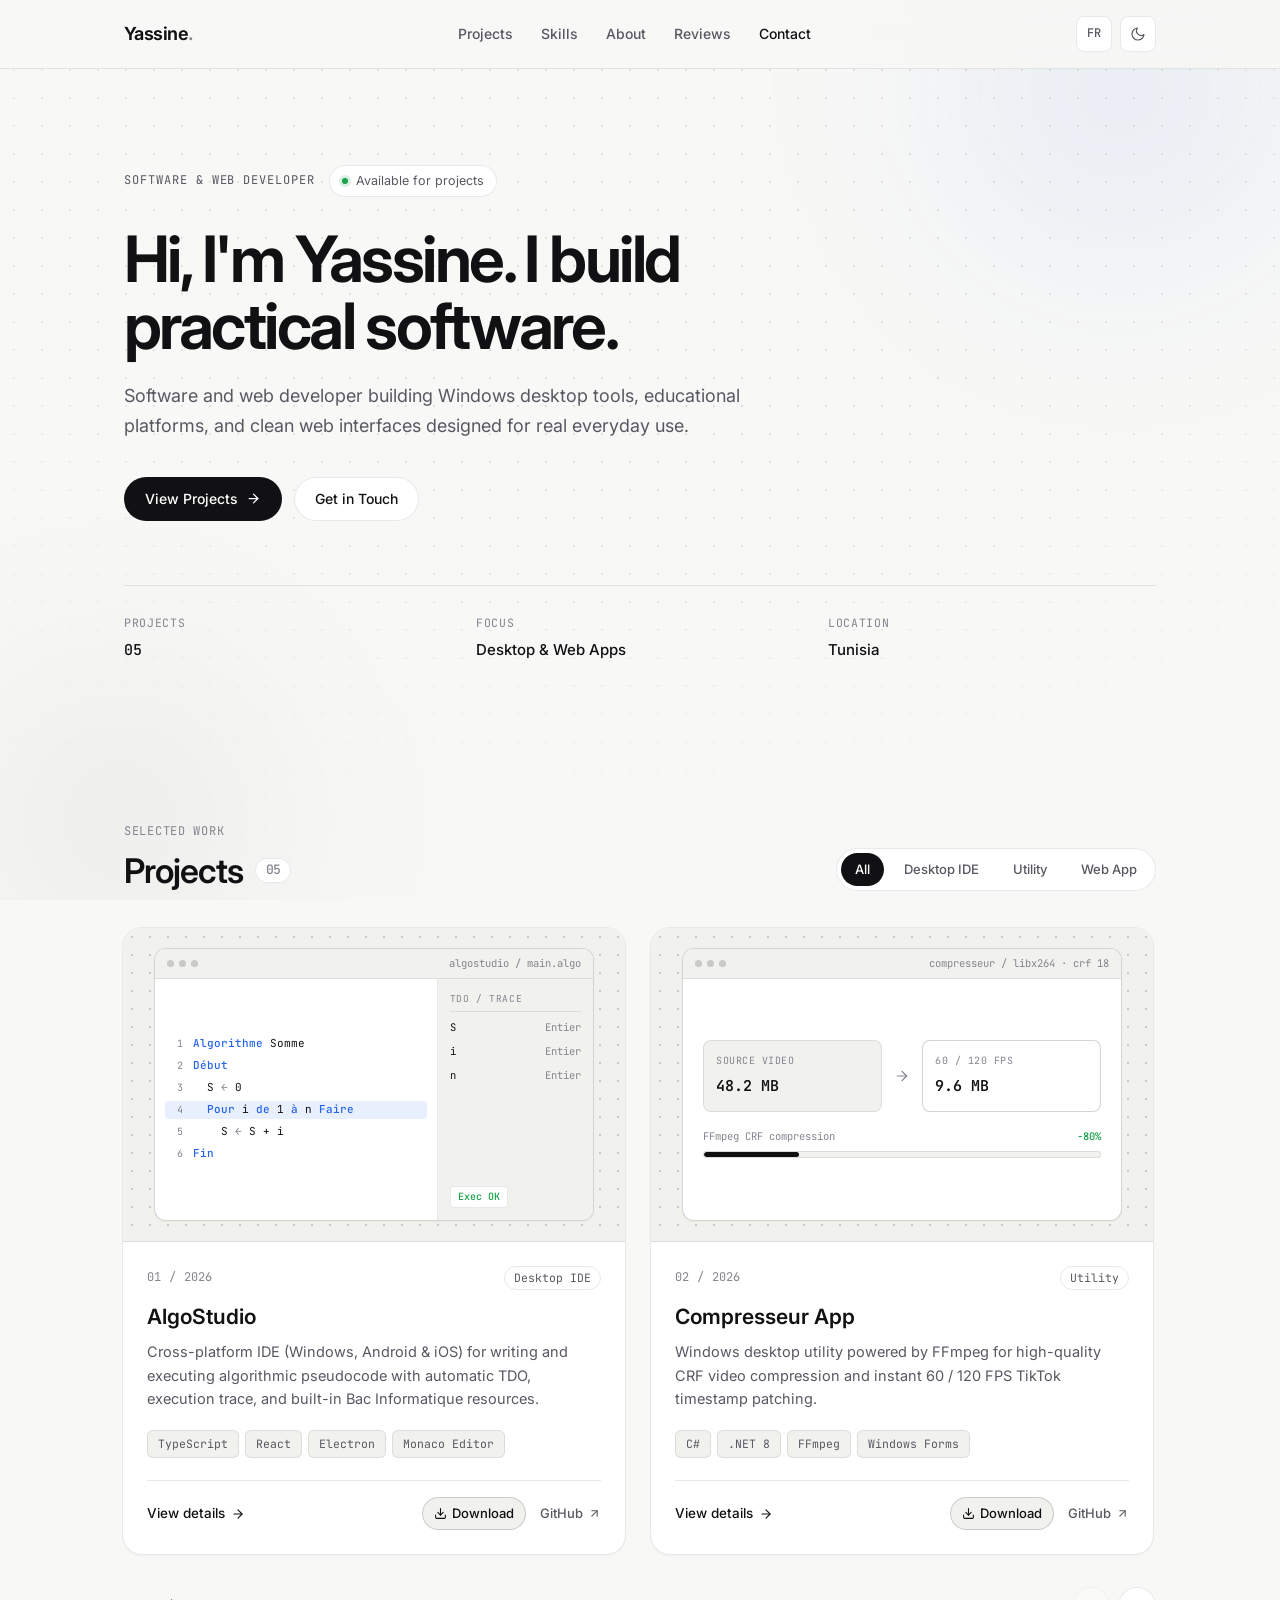
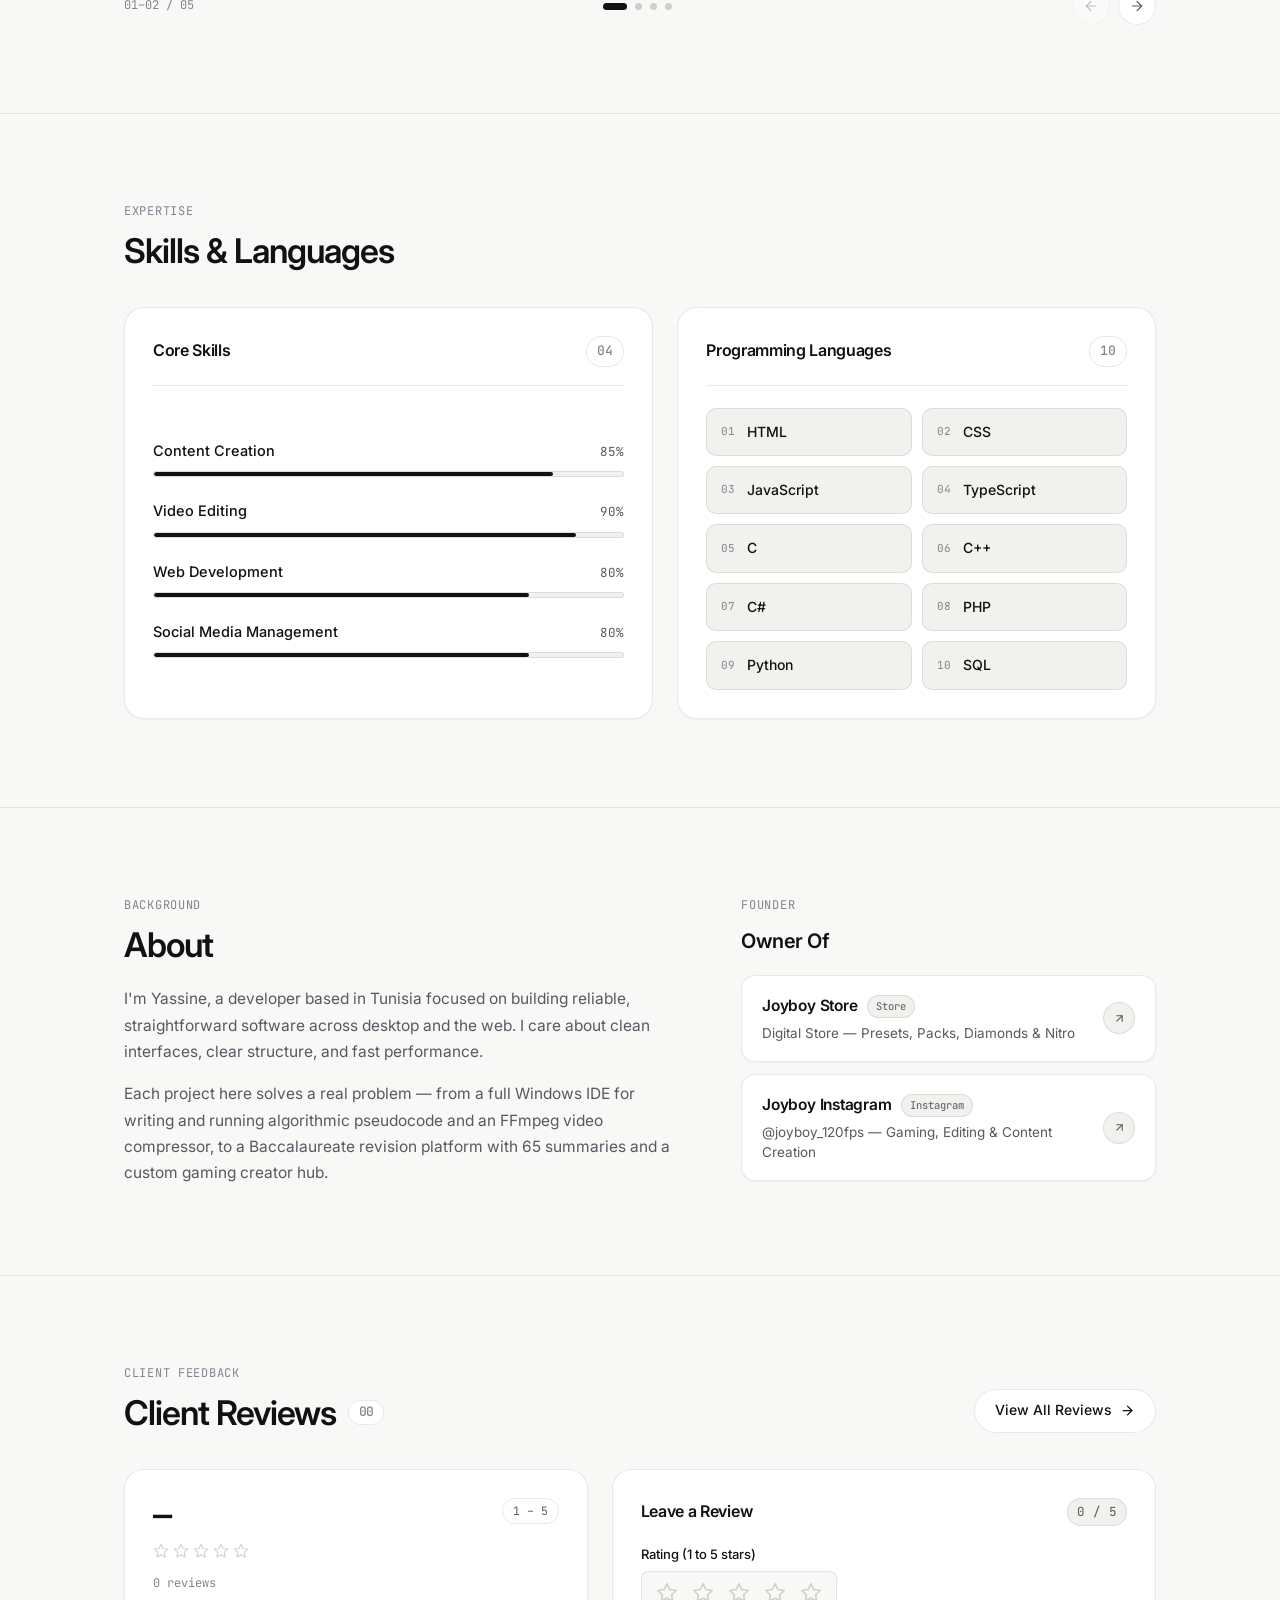
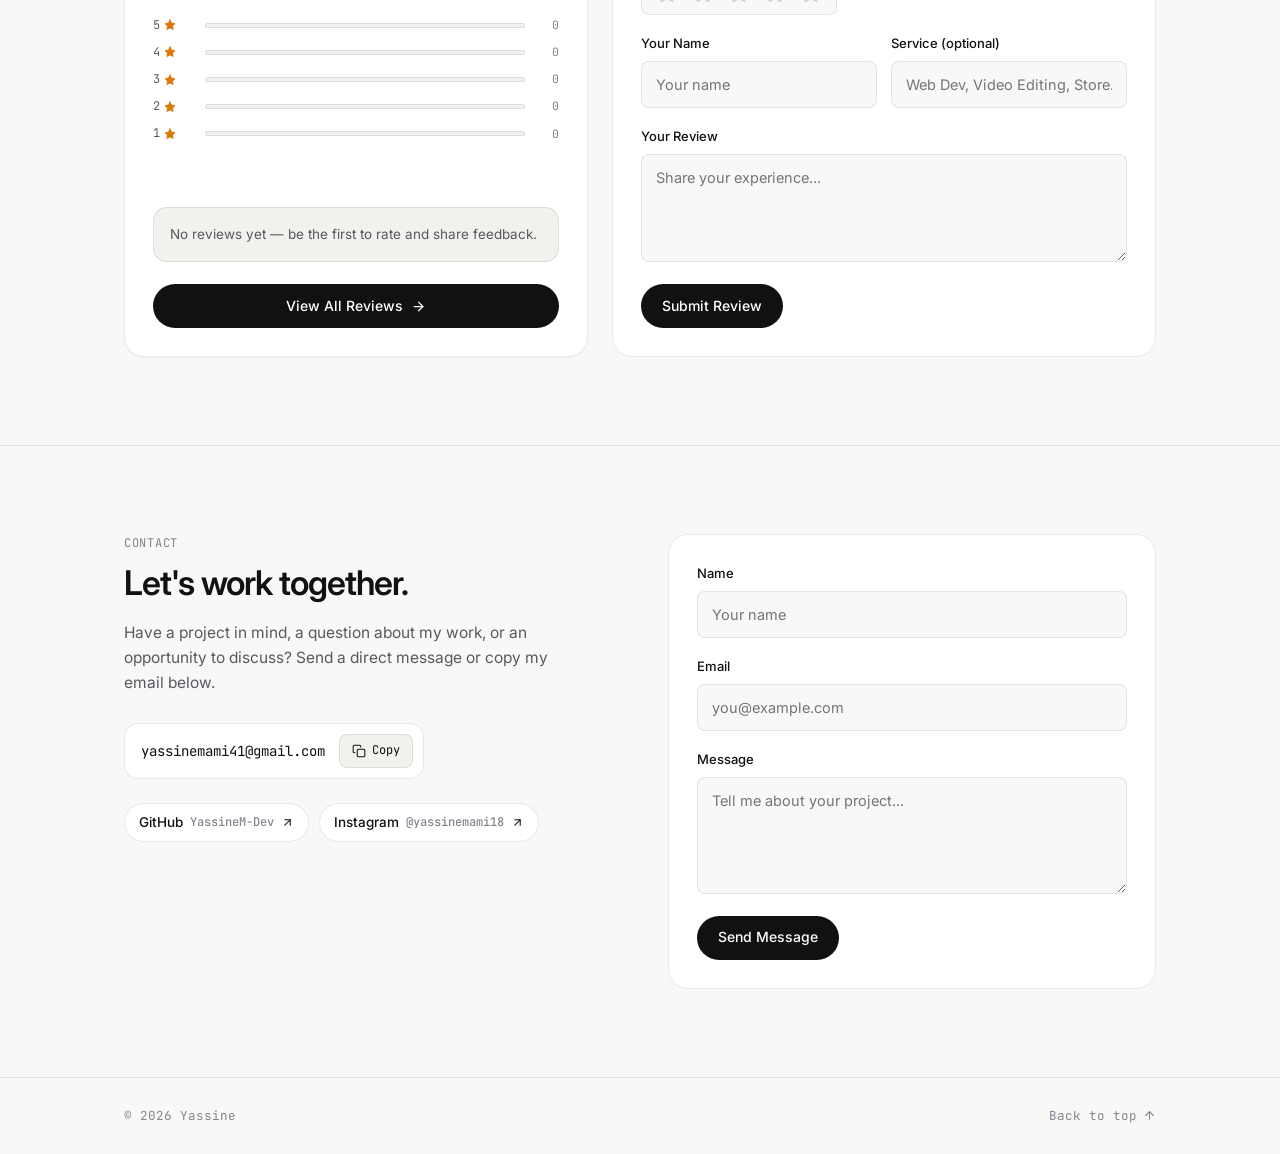
==== commit f394348e: "Add JOYBOY Routine project and link Google Drive installers" ====
--- a/index.html
+++ b/index.html
@@ -4,9 +4,9 @@
   <meta charset="UTF-8" />
   <meta name="viewport" content="width=device-width, initial-scale=1.0" />
   <title>Yassine — Portfolio</title>
-  <meta name="description" content="Minimalist developer portfolio of Yassine featuring AlgoStudio, Compresseur App, Bac For All, and Gaming Portfolio." />
+  <meta name="description" content="Minimalist developer portfolio of Yassine featuring AlgoStudio, Compresseur App, Bac For All, Gaming Portfolio, and JOYBOY Routine." />
   <meta property="og:title" content="Yassine — Portfolio" />
-  <meta property="og:description" content="Minimalist developer portfolio of Yassine featuring AlgoStudio, Compresseur App, Bac For All, and Gaming Portfolio." />
+  <meta property="og:description" content="Minimalist developer portfolio of Yassine featuring AlgoStudio, Compresseur App, Bac For All, Gaming Portfolio, and JOYBOY Routine." />
   <meta property="og:type" content="website" />
   <meta property="og:url" content="https://yassinem-dev.github.io/Portfolio/" />
   <link rel="icon" href="favicon.ico" sizes="any" />
@@ -104,7 +104,7 @@
         <dl class="hero-metrics reveal" aria-label="Overview">
           <div class="metric-item">
             <dt class="mono" data-i18n="metrics.projects">Projects</dt>
-            <dd class="mono" id="metric-project-count">04</dd>
+            <dd class="mono" id="metric-project-count">05</dd>
           </div>
           <div class="metric-item">
             <dt class="mono" data-i18n="metrics.focus">Focus</dt>
@@ -126,7 +126,7 @@
             <span class="section-kicker mono" data-i18n="projects.kicker">Selected Work</span>
             <h2 class="section-title">
               <span data-i18n="projects.title">Projects</span>
-              <span class="count-badge mono" id="projects-count">04</span>
+              <span class="count-badge mono" id="projects-count">05</span>
             </h2>
           </div>
 
@@ -141,7 +141,7 @@
           </div>
 
           <div class="slider-controls" id="slider-controls">
-            <span class="slider-indicator mono" id="slider-indicator">01–02 / 04</span>
+            <span class="slider-indicator mono" id="slider-indicator">01–02 / 05</span>
             <div class="slider-dots" id="slider-dots" role="tablist" aria-label="Slide navigation"></div>
             <div class="slider-nav-btns">
               <button type="button" class="control-btn slider-arrow-btn" id="slider-prev" aria-label="Previous project">
--- a/assets/css/styles.css
+++ b/assets/css/styles.css
@@ -776,6 +776,21 @@
   color: var(--text);
 }
 
+.ext-link-download {
+  color: var(--text);
+  padding: 5px 11px;
+  border-radius: var(--radius-pill);
+  border: 1px solid var(--border-strong);
+  background: var(--surface-subtle);
+  transition: background-color 0.2s ease, border-color 0.2s ease, color 0.2s ease;
+}
+
+.ext-link-download:hover {
+  background: var(--accent);
+  border-color: var(--accent);
+  color: var(--accent-fg);
+}
+
 /* ==========================================================================
    Custom Architectural Project Previews (Pure CSS/SVG)
    ========================================================================== */
@@ -1187,6 +1202,90 @@
 }
 
 .gp-footer {
+  padding-top: 8px;
+  border-top: 1px solid var(--border);
+  display: flex;
+  align-items: center;
+  justify-content: space-between;
+  font-family: var(--font-mono);
+  font-size: 10px;
+  color: var(--text-muted);
+}
+
+/* JOYBOY Routine Visual */
+.rt-stage {
+  flex: 1;
+  padding: 13px 15px 11px;
+  display: flex;
+  flex-direction: column;
+  justify-content: space-between;
+  gap: 8px;
+}
+
+.rt-list {
+  display: flex;
+  flex-direction: column;
+  gap: 6px;
+}
+
+.rt-row {
+  display: flex;
+  align-items: center;
+  gap: 9px;
+  padding: 7px 10px;
+  border-radius: 7px;
+  border: 1px solid var(--border);
+  background: var(--surface-subtle);
+  font-size: 11px;
+  color: var(--text);
+  transition: border-color 0.2s ease, transform 0.2s var(--ease);
+}
+
+.rt-row.is-active {
+  border-color: var(--highlight);
+  background: var(--highlight-soft);
+}
+
+.project-card:hover .rt-row.is-active {
+  transform: translateX(2px);
+}
+
+.rt-check {
+  width: 15px;
+  height: 15px;
+  border-radius: 4px;
+  background: var(--accent);
+  color: var(--accent-fg);
+  font-size: 9.5px;
+  font-weight: 700;
+  display: inline-flex;
+  align-items: center;
+  justify-content: center;
+  flex-shrink: 0;
+}
+
+.rt-dot {
+  width: 15px;
+  height: 15px;
+  border-radius: 4px;
+  border: 1.5px solid var(--highlight);
+  flex-shrink: 0;
+}
+
+.rt-task {
+  flex: 1;
+  font-weight: 500;
+  white-space: nowrap;
+  overflow: hidden;
+  text-overflow: ellipsis;
+}
+
+.rt-time {
+  font-size: 10px;
+  color: var(--text-muted);
+}
+
+.rt-footer {
   padding-top: 8px;
   border-top: 1px solid var(--border);
   display: flex;
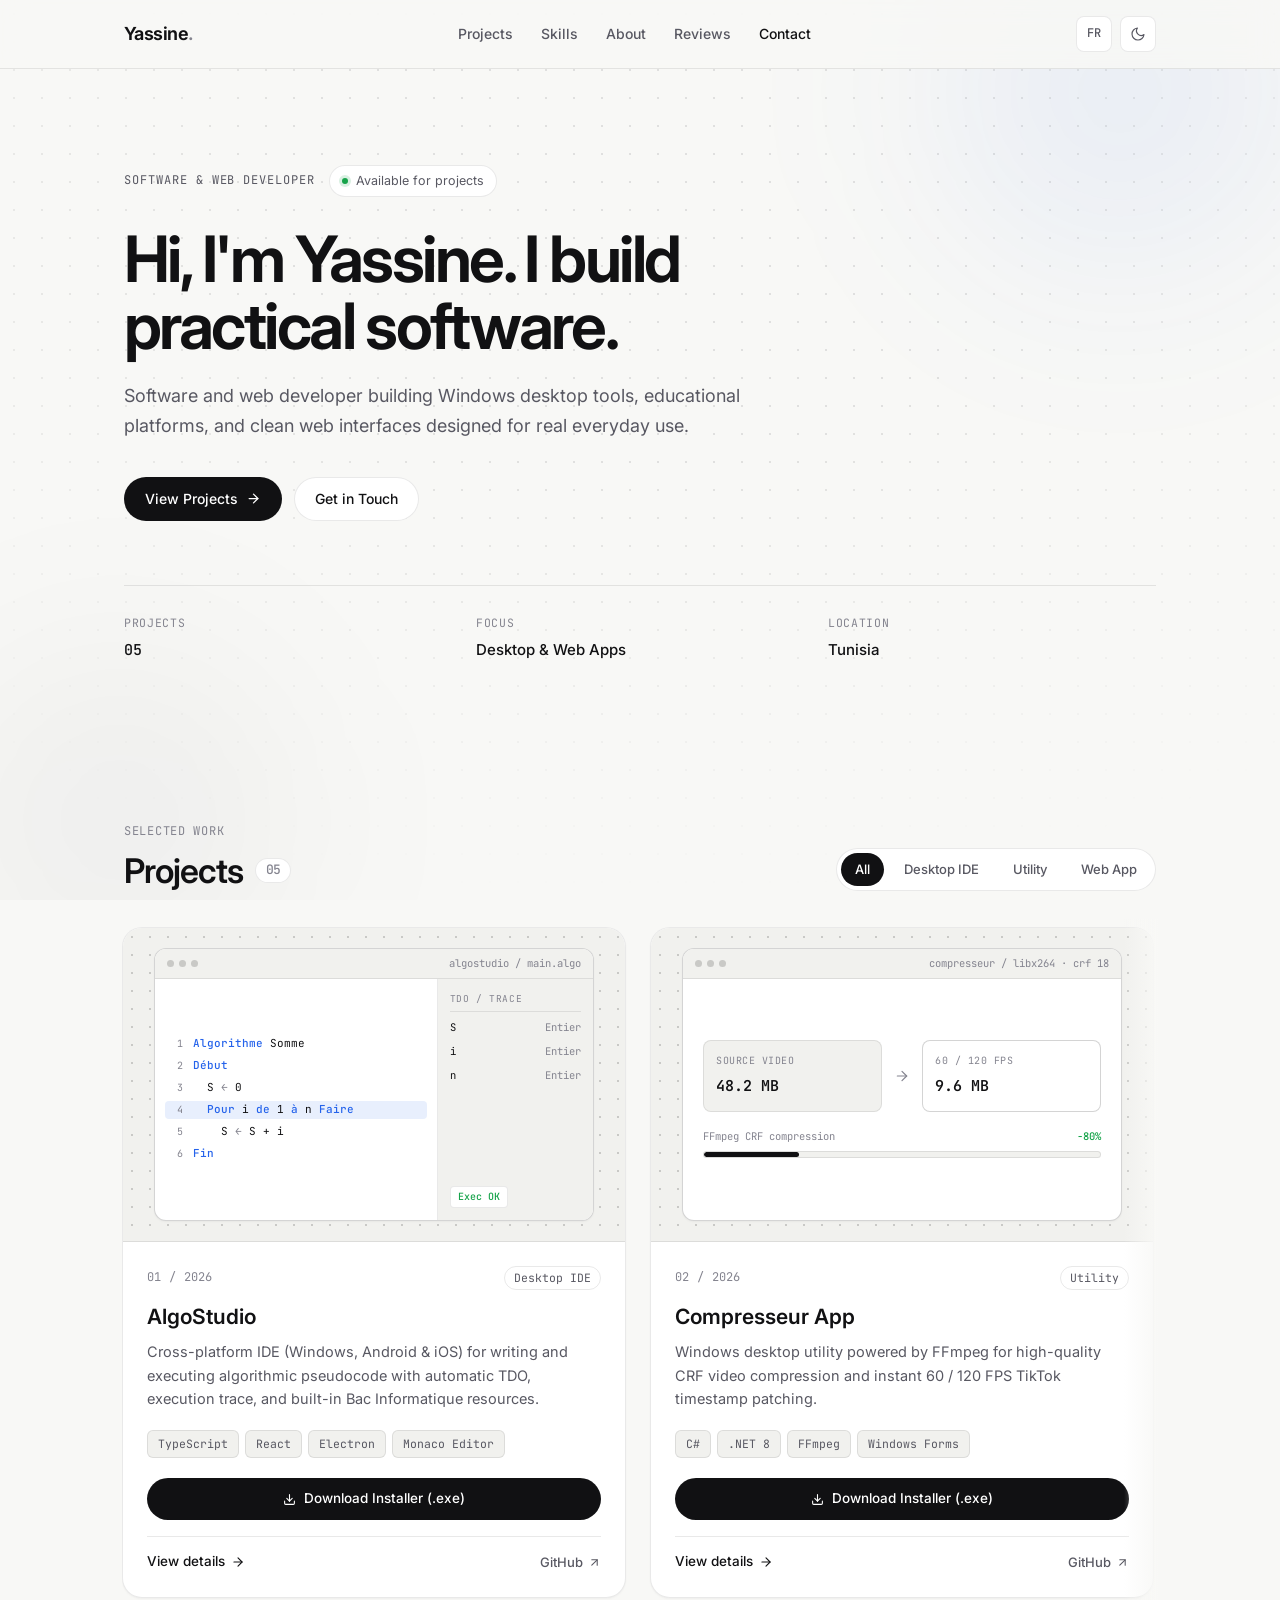
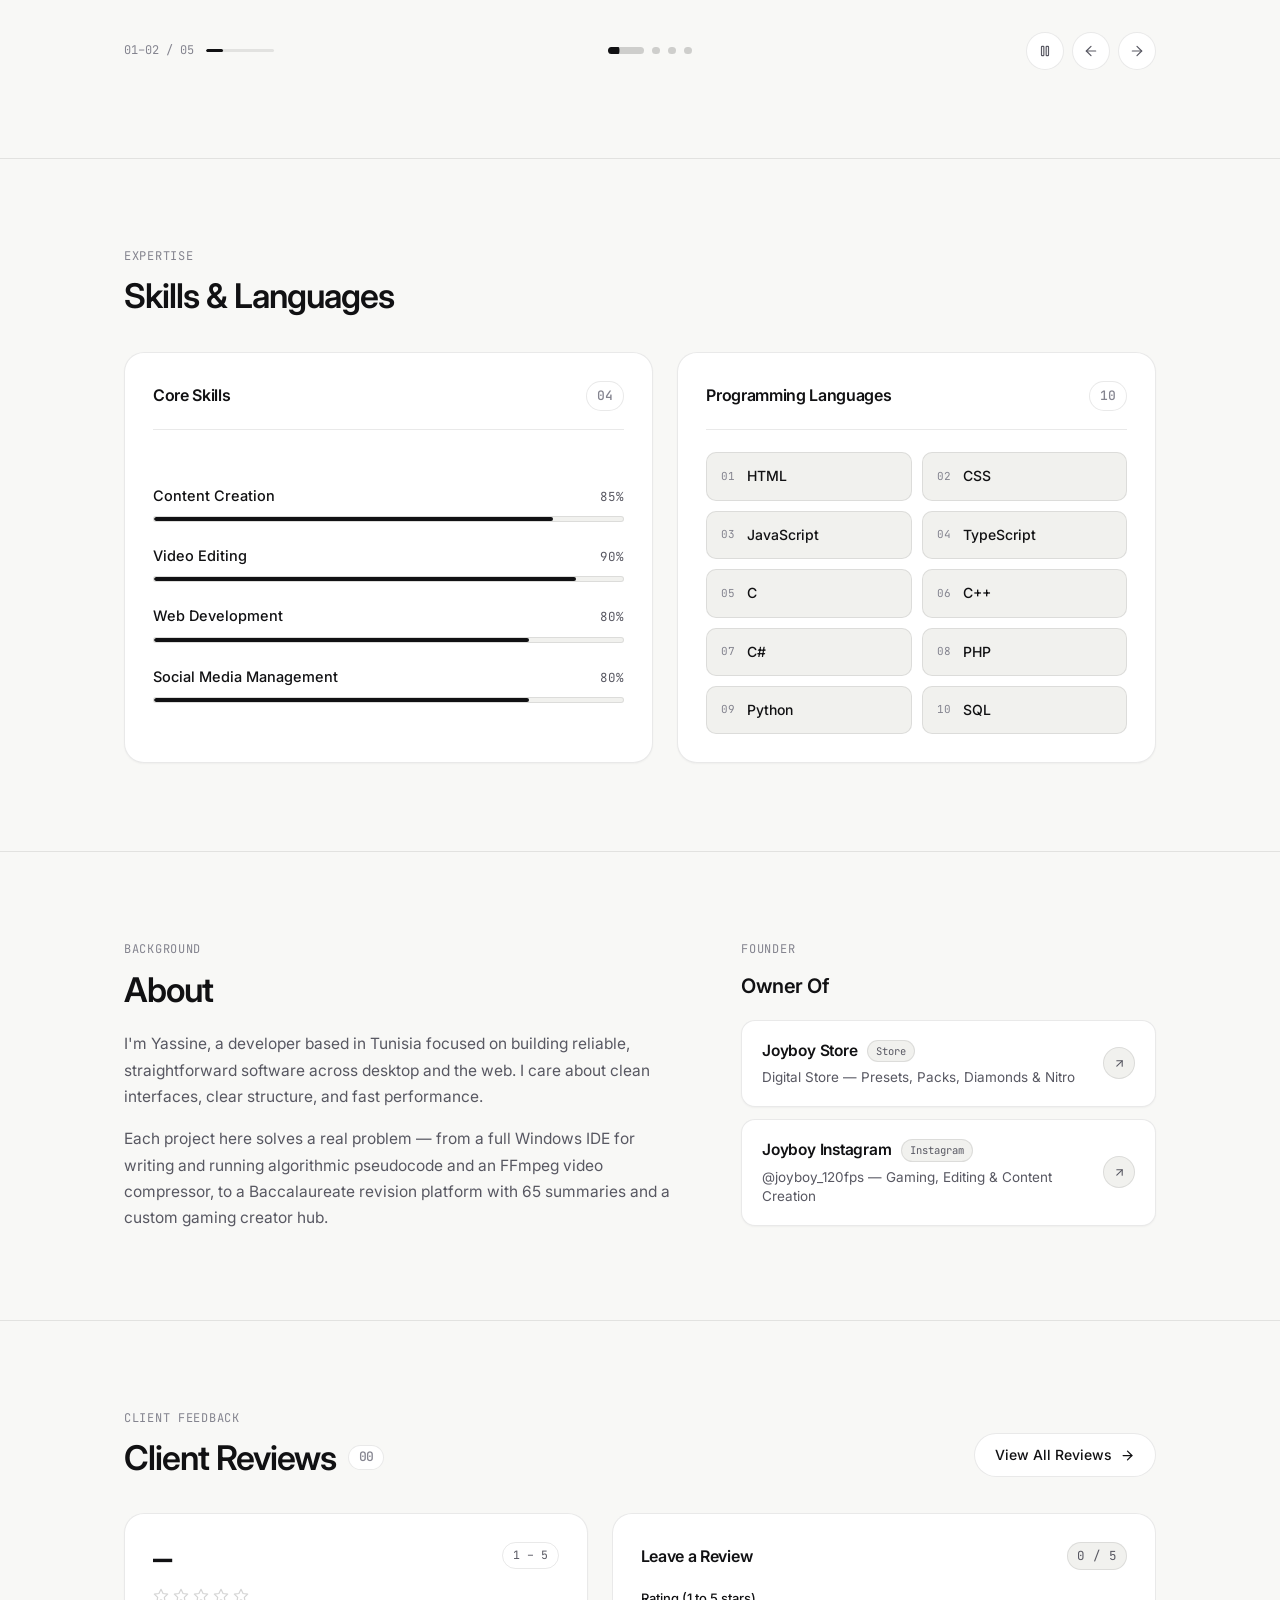
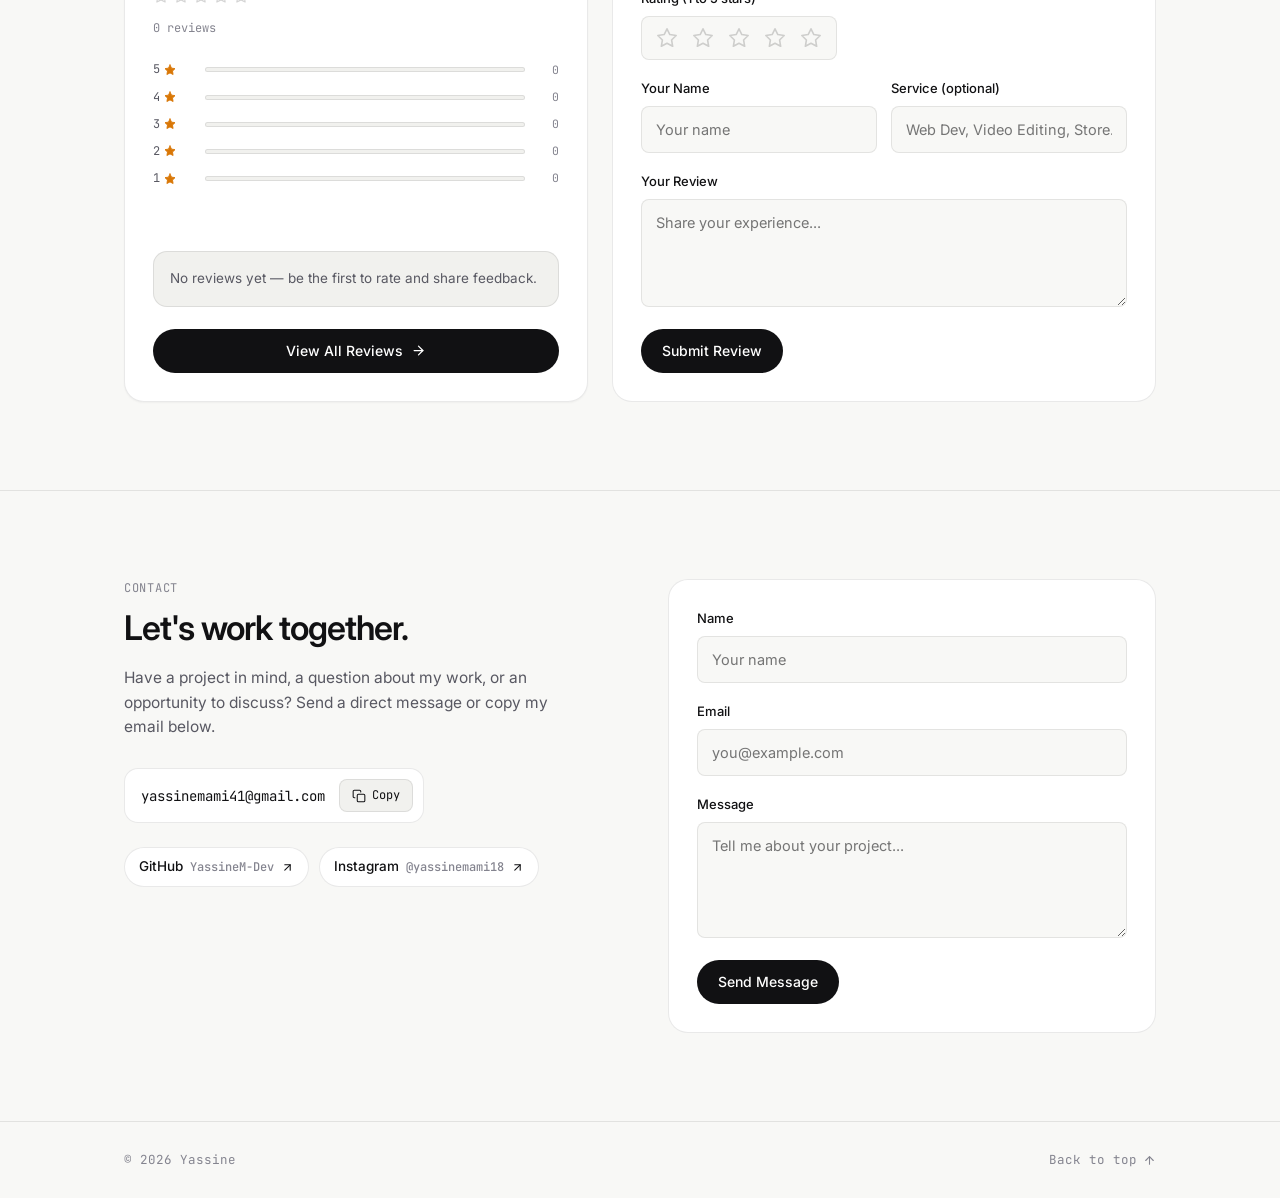
==== commit 3e477f43: "Upgrade Projects slider with autoplay progress pills, drag-to-slide, and dynamic focus" ====
--- a/index.html
+++ b/index.html
@@ -135,15 +135,33 @@
           </div>
         </div>
 
-        <div class="projects-slider-shell">
-          <div class="projects-grid" id="projects-grid" tabindex="0" aria-label="Projects slider">
-            <!-- Rendered dynamically from data.js -->
+        <div class="projects-slider-shell" id="projects-slider-shell">
+          <div class="projects-viewport" id="projects-viewport">
+            <div class="projects-grid" id="projects-grid" tabindex="0" aria-label="Projects slider">
+              <!-- Rendered dynamically from data.js -->
+            </div>
           </div>
 
           <div class="slider-controls" id="slider-controls">
-            <span class="slider-indicator mono" id="slider-indicator">01–02 / 05</span>
+            <div class="slider-meta-col">
+              <span class="slider-indicator mono" id="slider-indicator">01–02 / 05</span>
+              <div class="slider-track-bar" aria-hidden="true">
+                <div class="slider-track-fill" id="slider-track-fill"></div>
+              </div>
+            </div>
+
             <div class="slider-dots" id="slider-dots" role="tablist" aria-label="Slide navigation"></div>
+
             <div class="slider-nav-btns">
+              <button type="button" class="control-btn slider-arrow-btn" id="slider-autoplay" aria-label="Pause auto-slide" title="Pause / Play auto-slide" aria-pressed="false">
+                <svg class="icon-pause" width="14" height="14" viewBox="0 0 24 24" fill="none" stroke="currentColor" stroke-width="2" stroke-linecap="round" stroke-linejoin="round" aria-hidden="true">
+                  <rect x="6" y="4" width="4" height="16" rx="1"></rect>
+                  <rect x="14" y="4" width="4" height="16" rx="1"></rect>
+                </svg>
+                <svg class="icon-play" width="14" height="14" viewBox="0 0 24 24" fill="none" stroke="currentColor" stroke-width="2" stroke-linecap="round" stroke-linejoin="round" aria-hidden="true">
+                  <polygon points="6 4 20 12 6 20 6 4"></polygon>
+                </svg>
+              </button>
               <button type="button" class="control-btn slider-arrow-btn" id="slider-prev" aria-label="Previous project">
                 <svg width="16" height="16" viewBox="0 0 24 24" fill="none" stroke="currentColor" stroke-width="1.8" stroke-linecap="round" stroke-linejoin="round" aria-hidden="true">
                   <path d="M19 12H5"></path>
--- a/assets/css/styles.css
+++ b/assets/css/styles.css
@@ -524,16 +524,56 @@
   position: relative;
 }
 
+.projects-viewport {
+  position: relative;
+}
+
+.projects-viewport::before,
+.projects-viewport::after {
+  content: "";
+  position: absolute;
+  top: 0;
+  bottom: 14px;
+  width: 34px;
+  pointer-events: none;
+  z-index: 4;
+  opacity: 0;
+  transition: opacity 0.25s ease;
+}
+
+.projects-viewport::before {
+  left: -2px;
+  background: linear-gradient(to right, var(--bg), transparent);
+}
+
+.projects-viewport::after {
+  right: -2px;
+  background: linear-gradient(to left, var(--bg), transparent);
+}
+
+.projects-viewport.has-left-fade::before,
+.projects-viewport.has-right-fade::after {
+  opacity: 1;
+}
+
 .projects-grid {
   display: flex;
   gap: 24px;
   overflow-x: auto;
   scroll-snap-type: x mandatory;
   scroll-behavior: smooth;
-  padding: 6px 2px 14px;
-  margin: -6px -2px 0;
+  padding: 8px 2px 16px;
+  margin: -8px -2px 0;
+  cursor: grab;
   scrollbar-width: none;
   -ms-overflow-style: none;
+}
+
+.projects-grid.is-dragging {
+  cursor: grabbing;
+  scroll-snap-type: none;
+  scroll-behavior: auto;
+  user-select: none;
 }
 
 .projects-grid::-webkit-scrollbar {
@@ -559,10 +599,33 @@
   gap: 16px;
 }
 
+.slider-meta-col {
+  display: inline-flex;
+  align-items: center;
+  gap: 12px;
+  min-width: 140px;
+}
+
 .slider-indicator {
   font-size: 12px;
   color: var(--text-muted);
-  min-width: 78px;
+  white-space: nowrap;
+}
+
+.slider-track-bar {
+  width: 68px;
+  height: 3px;
+  border-radius: var(--radius-pill);
+  background: var(--border);
+  overflow: hidden;
+}
+
+.slider-track-fill {
+  height: 100%;
+  width: 33%;
+  border-radius: var(--radius-pill);
+  background: var(--accent);
+  transition: width 0.35s var(--ease);
 }
 
 .slider-dots {
@@ -573,14 +636,16 @@
 }
 
 .slider-dot {
-  width: 7px;
+  position: relative;
+  width: 8px;
   height: 7px;
   padding: 0;
   border: none;
   border-radius: var(--radius-pill);
   background: var(--border-strong);
   cursor: pointer;
-  transition: width 0.25s var(--ease), background-color 0.2s ease;
+  overflow: hidden;
+  transition: width 0.3s var(--ease), background-color 0.2s ease;
 }
 
 .slider-dot:hover {
@@ -588,8 +653,21 @@
 }
 
 .slider-dot.is-active {
-  width: 24px;
+  width: 36px;
+  background: var(--border-strong);
+}
+
+.slider-dot-fill {
+  position: absolute;
+  inset: 0;
+  border-radius: var(--radius-pill);
   background: var(--accent);
+  transform-origin: left center;
+  transform: scaleX(0);
+}
+
+.slider-dot.is-active .slider-dot-fill {
+  transform: scaleX(var(--progress, 1));
 }
 
 .slider-nav-btns {
@@ -603,6 +681,15 @@
   height: 38px;
   padding: 0;
   border-radius: 50%;
+  transition: border-color 0.2s ease, background-color 0.2s ease, transform 0.18s var(--ease), color 0.2s ease;
+}
+
+.slider-arrow-btn:hover:not(:disabled) {
+  transform: translateY(-1px);
+}
+
+.slider-arrow-btn:active:not(:disabled) {
+  transform: scale(0.95);
 }
 
 .slider-arrow-btn:disabled {
@@ -610,8 +697,21 @@
   cursor: not-allowed;
 }
 
+#slider-autoplay .icon-play {
+  display: none;
+}
+
+#slider-autoplay.is-paused .icon-pause {
+  display: none;
+}
+
+#slider-autoplay.is-paused .icon-play {
+  display: block;
+}
+
 /* Project Card */
 .project-card {
+  position: relative;
   background: var(--surface);
   border: 1px solid var(--border);
   border-radius: var(--radius-lg);
@@ -619,12 +719,37 @@
   display: flex;
   flex-direction: column;
   box-shadow: var(--shadow-sm);
-  transition: border-color 0.25s var(--ease), transform 0.25s var(--ease), box-shadow 0.25s var(--ease);
+  transition: opacity 0.35s var(--ease), border-color 0.25s var(--ease), transform 0.3s var(--ease), box-shadow 0.25s var(--ease);
+}
+
+.project-card::before {
+  content: "";
+  position: absolute;
+  inset: 0;
+  pointer-events: none;
+  opacity: 0;
+  z-index: 3;
+  background: radial-gradient(
+    360px circle at var(--cx, 50%) var(--cy, 0%),
+    var(--bg-spotlight),
+    transparent 65%
+  );
+  transition: opacity 0.3s ease;
+}
+
+.project-card:hover::before {
+  opacity: 1;
+}
+
+.project-card.is-dimmed {
+  opacity: 0.68;
+  transform: scale(0.985);
 }
 
 .project-card:hover {
+  opacity: 1;
   border-color: var(--border-strong);
-  transform: translateY(-3px);
+  transform: translateY(-4px);
   box-shadow: var(--shadow-md);
 }
 
@@ -727,9 +852,19 @@
   border: 1px solid var(--border);
 }
 
+.card-cta-wrap {
+  margin-top: 20px;
+}
+
+.card-cta-btn {
+  width: 100%;
+  height: 42px;
+  font-size: 13.5px;
+}
+
 .card-footer {
-  margin-top: 22px;
-  padding-top: 16px;
+  margin-top: 16px;
+  padding-top: 14px;
   border-top: 1px solid var(--border);
   display: flex;
   align-items: center;
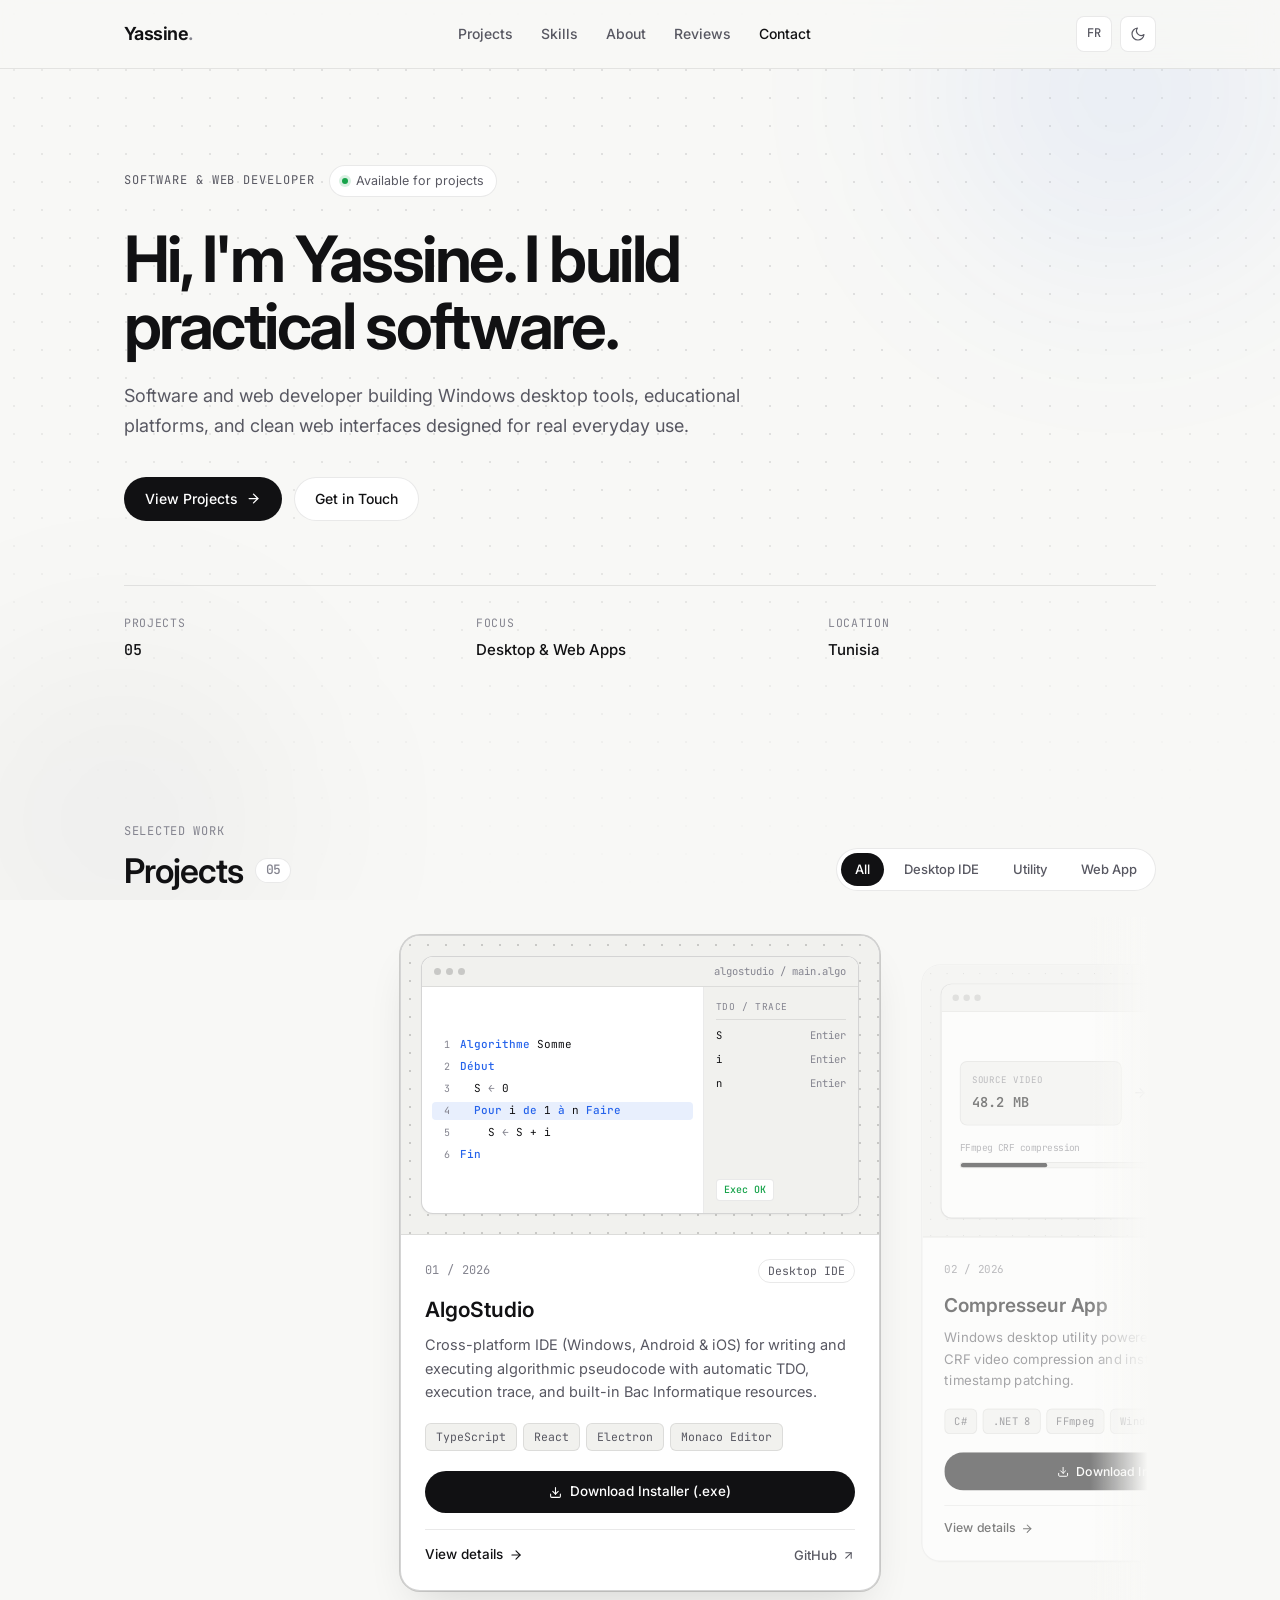
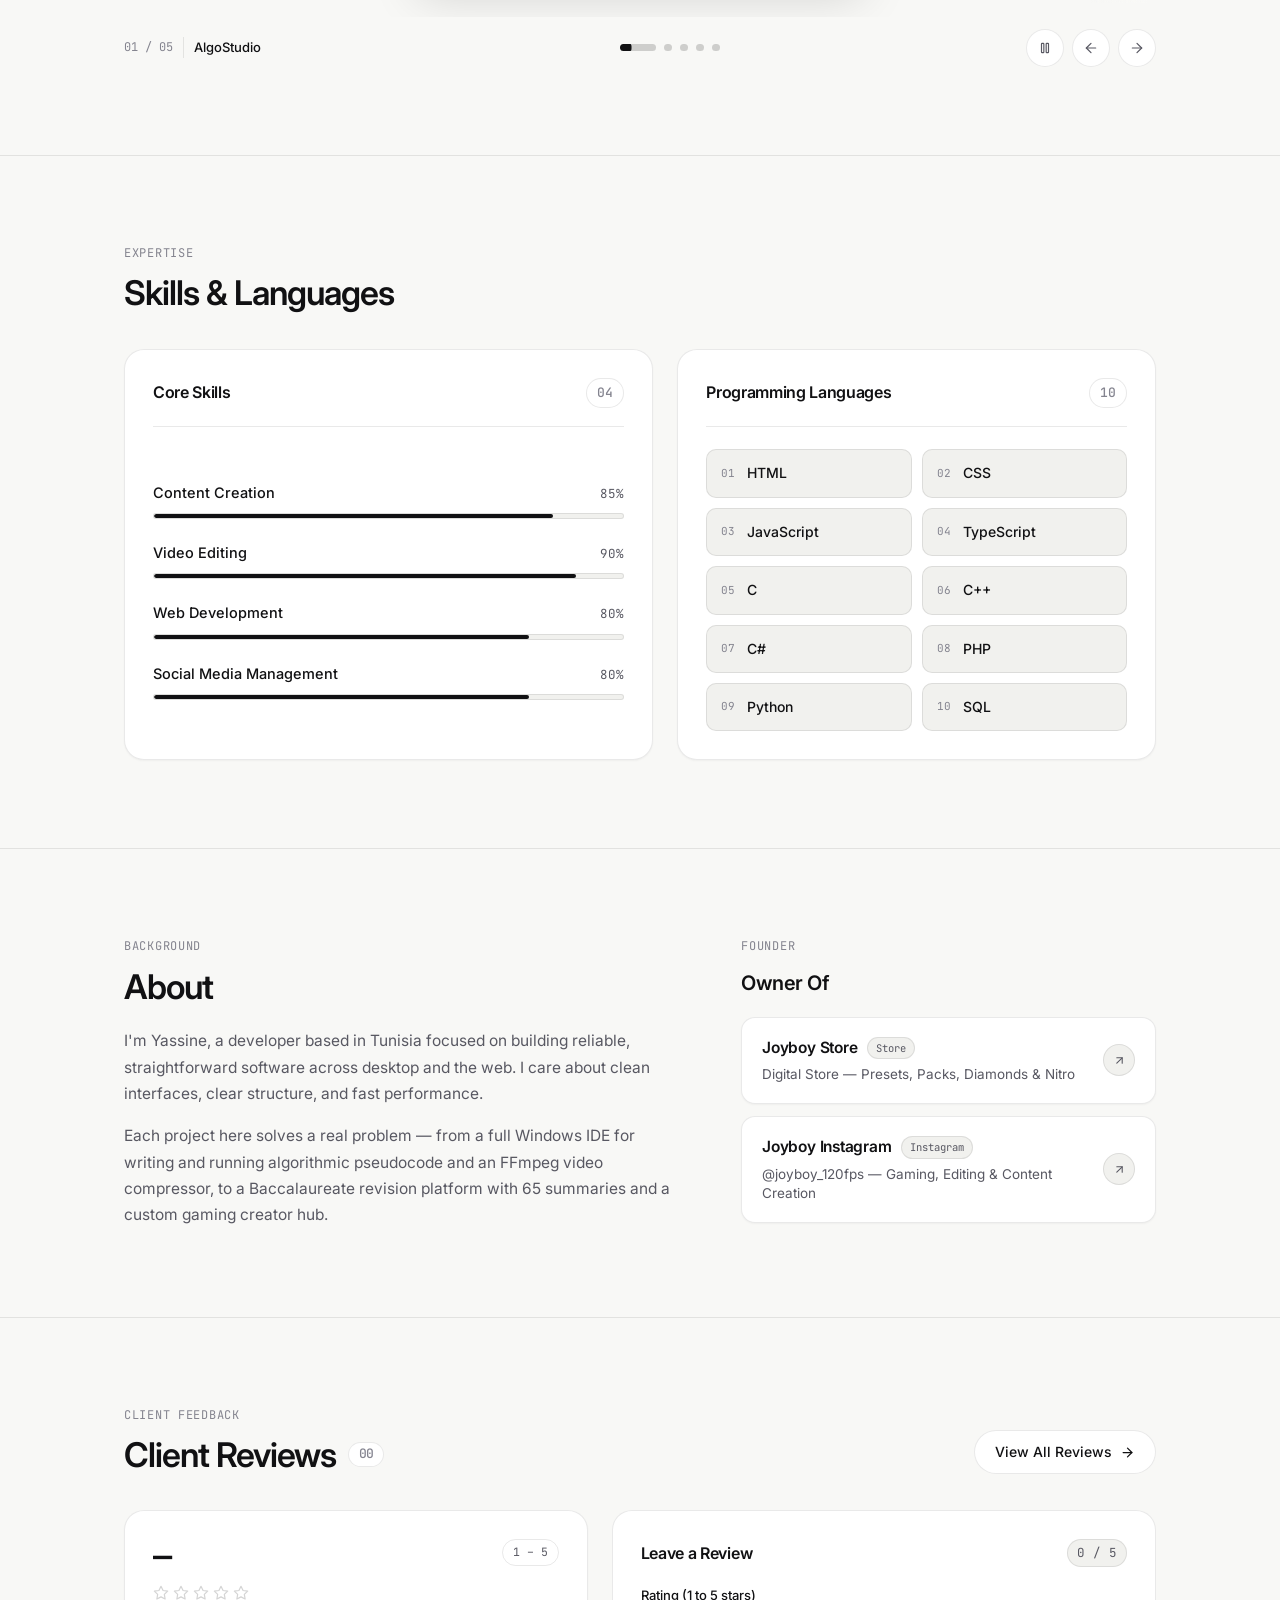
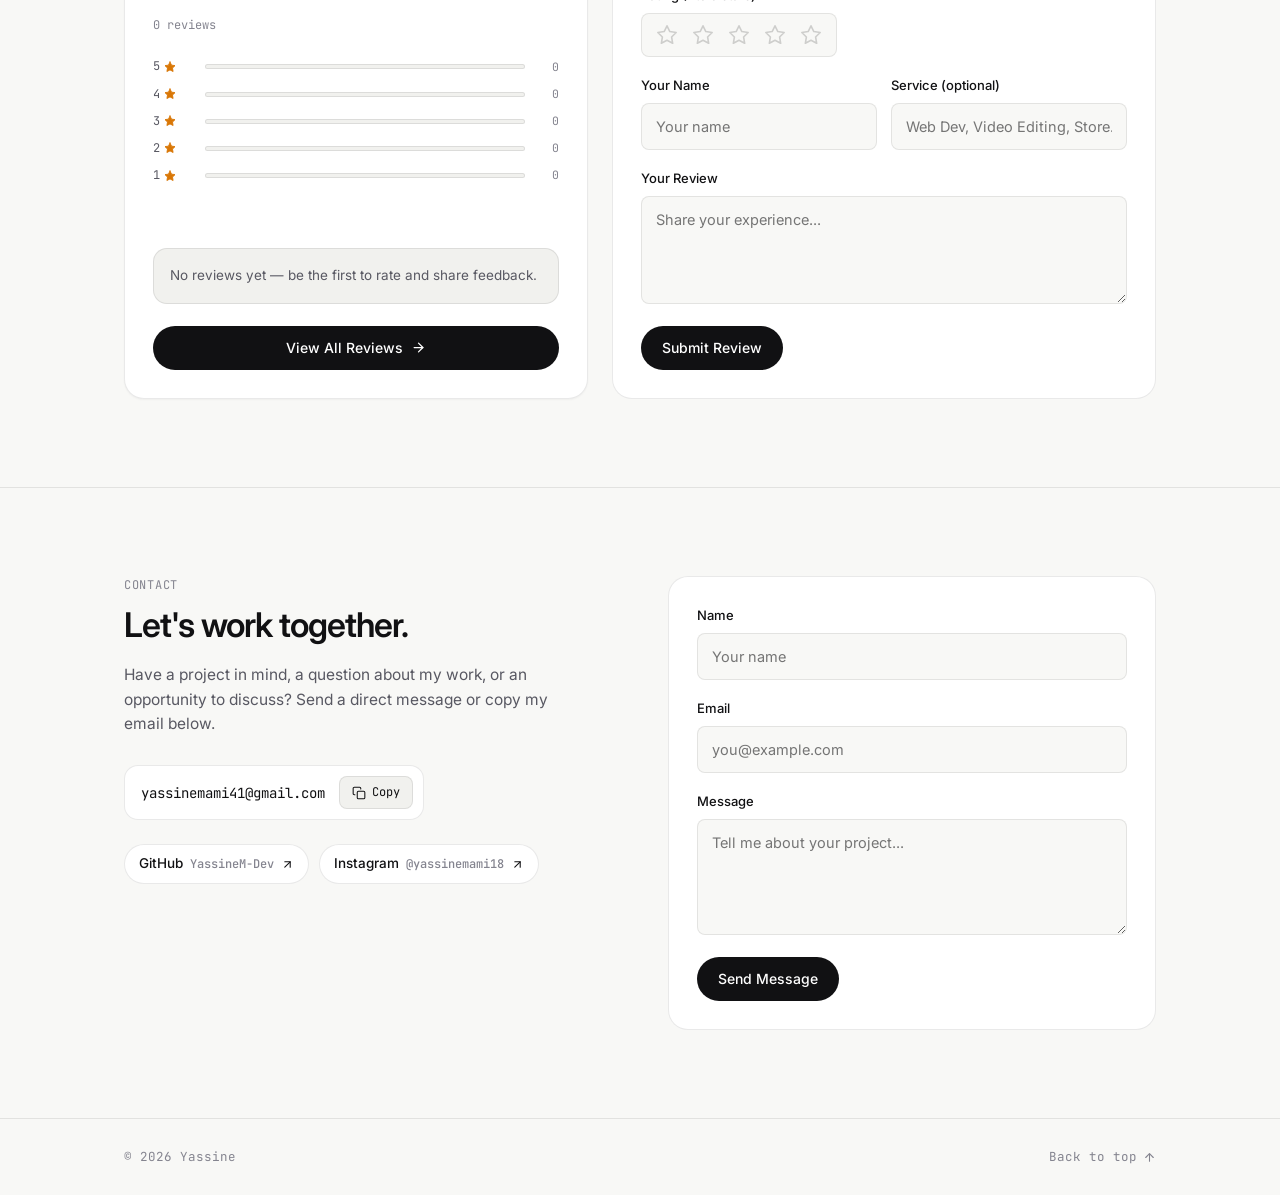
==== commit 8ed4394e: "Upgrade Projects slider to side-by-side selective spotlight carousel" ====
--- a/index.html
+++ b/index.html
@@ -4,9 +4,9 @@
   <meta charset="UTF-8" />
   <meta name="viewport" content="width=device-width, initial-scale=1.0" />
   <title>Yassine — Portfolio</title>
-  <meta name="description" content="Minimalist developer portfolio of Yassine featuring AlgoStudio, Compresseur App, Bac For All, Gaming Portfolio, and JOYBOY Routine." />
+  <meta name="description" content="Minimalist developer portfolio of Yassine featuring AlgoStudio, Compresseur App, Bac For All, Gaming Portfolio, and Routine App." />
   <meta property="og:title" content="Yassine — Portfolio" />
-  <meta property="og:description" content="Minimalist developer portfolio of Yassine featuring AlgoStudio, Compresseur App, Bac For All, Gaming Portfolio, and JOYBOY Routine." />
+  <meta property="og:description" content="Minimalist developer portfolio of Yassine featuring AlgoStudio, Compresseur App, Bac For All, Gaming Portfolio, and Routine App." />
   <meta property="og:type" content="website" />
   <meta property="og:url" content="https://yassinem-dev.github.io/Portfolio/" />
   <link rel="icon" href="favicon.ico" sizes="any" />
@@ -45,7 +45,7 @@
         <span class="brand-name" id="brand-name">Yassine</span><span class="brand-dot" aria-hidden="true">.</span>
       </a>
 
-      <nav class="nav-links" aria-label="Primary navigation">
+      <nav class="nav-links" id="primary-nav" aria-label="Primary navigation">
         <a href="#projects" class="nav-link" data-i18n="nav.projects">Projects</a>
         <a href="#skills" class="nav-link" data-i18n="nav.skills">Skills</a>
         <a href="#about" class="nav-link" data-i18n="nav.about">About</a>
@@ -66,6 +66,14 @@
             <path d="M21 12.79A9 9 0 1 1 11.21 3 7 7 0 0 0 21 12.79z"></path>
           </svg>
         </button>
+        <button type="button" class="control-btn icon-btn mobile-menu-btn" id="mobile-menu-btn" aria-label="Toggle navigation menu" aria-expanded="false" aria-controls="primary-nav">
+          <svg class="icon-menu" width="16" height="16" viewBox="0 0 24 24" fill="none" stroke="currentColor" stroke-width="1.8" stroke-linecap="round" aria-hidden="true">
+            <path d="M4 7h16M4 12h16M4 17h16"></path>
+          </svg>
+          <svg class="icon-close" width="16" height="16" viewBox="0 0 24 24" fill="none" stroke="currentColor" stroke-width="1.8" stroke-linecap="round" aria-hidden="true">
+            <path d="M18 6 6 18M6 6l12 12"></path>
+          </svg>
+        </button>
       </div>
     </div>
   </header>
@@ -144,10 +152,8 @@
 
           <div class="slider-controls" id="slider-controls">
             <div class="slider-meta-col">
-              <span class="slider-indicator mono" id="slider-indicator">01–02 / 05</span>
-              <div class="slider-track-bar" aria-hidden="true">
-                <div class="slider-track-fill" id="slider-track-fill"></div>
-              </div>
+              <span class="slider-indicator mono" id="slider-indicator">01 / 05</span>
+              <span class="slider-active-title" id="slider-active-title">AlgoStudio</span>
             </div>
 
             <div class="slider-dots" id="slider-dots" role="tablist" aria-label="Slide navigation"></div>
--- a/assets/css/styles.css
+++ b/assets/css/styles.css
@@ -309,6 +309,23 @@
   display: none;
 }
 
+/* Mobile Menu Button (hidden on desktop) */
+.mobile-menu-btn {
+  display: none;
+}
+
+.mobile-menu-btn .icon-close {
+  display: none;
+}
+
+.mobile-menu-btn.is-open .icon-menu {
+  display: none;
+}
+
+.mobile-menu-btn.is-open .icon-close {
+  display: block;
+}
+
 /* Sections */
 .section {
   padding: 88px 0;
@@ -522,6 +539,7 @@
 
 .projects-slider-shell {
   position: relative;
+  --slide-w: 480px;
 }
 
 .projects-viewport {
@@ -534,21 +552,21 @@
   position: absolute;
   top: 0;
   bottom: 14px;
-  width: 34px;
+  width: 68px;
   pointer-events: none;
   z-index: 4;
   opacity: 0;
-  transition: opacity 0.25s ease;
+  transition: opacity 0.3s ease;
 }
 
 .projects-viewport::before {
   left: -2px;
-  background: linear-gradient(to right, var(--bg), transparent);
+  background: linear-gradient(to right, var(--bg) 15%, transparent);
 }
 
 .projects-viewport::after {
   right: -2px;
-  background: linear-gradient(to left, var(--bg), transparent);
+  background: linear-gradient(to left, var(--bg) 15%, transparent);
 }
 
 .projects-viewport.has-left-fade::before,
@@ -558,12 +576,13 @@
 
 .projects-grid {
   display: flex;
-  gap: 24px;
+  align-items: stretch;
+  gap: 20px;
   overflow-x: auto;
   scroll-snap-type: x mandatory;
   scroll-behavior: smooth;
-  padding: 8px 2px 16px;
-  margin: -8px -2px 0;
+  padding: 18px max(0px, calc((100% - var(--slide-w)) / 2)) 26px;
+  margin: -10px 0 0;
   cursor: grab;
   scrollbar-width: none;
   -ms-overflow-style: none;
@@ -587,12 +606,14 @@
 }
 
 .projects-grid .project-card {
-  flex: 0 0 calc((100% - 24px) / 2);
-  scroll-snap-align: start;
+  flex: 0 0 var(--slide-w);
+  width: var(--slide-w);
+  scroll-snap-align: center;
+  scroll-snap-stop: always;
 }
 
 .slider-controls {
-  margin-top: 18px;
+  margin-top: 12px;
   display: flex;
   align-items: center;
   justify-content: space-between;
@@ -602,8 +623,8 @@
 .slider-meta-col {
   display: inline-flex;
   align-items: center;
-  gap: 12px;
-  min-width: 140px;
+  gap: 10px;
+  min-width: 190px;
 }
 
 .slider-indicator {
@@ -612,20 +633,16 @@
   white-space: nowrap;
 }
 
-.slider-track-bar {
-  width: 68px;
-  height: 3px;
-  border-radius: var(--radius-pill);
-  background: var(--border);
+.slider-active-title {
+  font-size: 13px;
+  font-weight: 500;
+  color: var(--text);
+  white-space: nowrap;
   overflow: hidden;
-}
-
-.slider-track-fill {
-  height: 100%;
-  width: 33%;
-  border-radius: var(--radius-pill);
-  background: var(--accent);
-  transition: width 0.35s var(--ease);
+  text-overflow: ellipsis;
+  max-width: 170px;
+  padding-left: 10px;
+  border-left: 1px solid var(--border);
 }
 
 .slider-dots {
@@ -719,7 +736,8 @@
   display: flex;
   flex-direction: column;
   box-shadow: var(--shadow-sm);
-  transition: opacity 0.35s var(--ease), border-color 0.25s var(--ease), transform 0.3s var(--ease), box-shadow 0.25s var(--ease);
+  transform-origin: center center;
+  transition: opacity 0.42s var(--ease), transform 0.42s var(--ease), filter 0.38s var(--ease), border-color 0.25s var(--ease), box-shadow 0.35s var(--ease);
 }
 
 .project-card::before {
@@ -737,20 +755,47 @@
   transition: opacity 0.3s ease;
 }
 
-.project-card:hover::before {
+.project-card.is-selected {
   opacity: 1;
-}
-
-.project-card.is-dimmed {
-  opacity: 0.68;
-  transform: scale(0.985);
-}
-
-.project-card:hover {
+  transform: scale(1) translateY(0);
+  filter: none;
+  border-color: var(--border-strong);
+  box-shadow: 0 22px 48px -18px rgba(0, 0, 0, 0.16), 0 0 0 1px var(--border-strong);
+  z-index: 2;
+}
+
+[data-theme="dark"] .project-card.is-selected {
+  box-shadow: 0 26px 56px -18px rgba(0, 0, 0, 0.72), 0 0 0 1px rgba(255, 255, 255, 0.18);
+}
+
+.project-card.is-selected:hover::before {
   opacity: 1;
+}
+
+.project-card.is-selected:hover {
+  transform: scale(1) translateY(-3px);
+}
+
+.project-card.is-side {
+  opacity: 0.52;
+  transform: scale(0.91);
+  filter: saturate(0.7);
+  cursor: pointer;
+  z-index: 1;
+}
+
+.project-card.is-side:hover {
+  opacity: 0.82;
+  transform: scale(0.94);
+  filter: saturate(1);
   border-color: var(--border-strong);
-  transform: translateY(-4px);
-  box-shadow: var(--shadow-md);
+}
+
+.project-card.is-far {
+  opacity: 0.3;
+  transform: scale(0.86);
+  filter: saturate(0.5);
+  cursor: pointer;
 }
 
 .card-preview {
@@ -1938,6 +1983,55 @@
 
 .reviews-toolbar {
   margin-bottom: 24px;
+}
+
+.review-composer-card {
+  margin-bottom: 28px;
+}
+
+.review-composer-card[hidden] {
+  display: none;
+}
+
+.composer-head-right {
+  display: inline-flex;
+  align-items: center;
+  gap: 8px;
+}
+
+.review-item-top-right {
+  display: inline-flex;
+  align-items: center;
+  gap: 10px;
+  flex-wrap: wrap;
+  justify-content: flex-end;
+}
+
+.review-item-actions {
+  display: inline-flex;
+  align-items: center;
+  gap: 6px;
+}
+
+.review-action-btn {
+  font-size: 11px;
+  padding: 3px 9px;
+  border-radius: 6px;
+  border: 1px solid var(--border);
+  background: var(--surface-subtle);
+  color: var(--text-secondary);
+  cursor: pointer;
+  transition: border-color 0.2s ease, color 0.2s ease, background-color 0.2s ease;
+}
+
+.review-action-btn:hover {
+  border-color: var(--border-strong);
+  color: var(--text);
+}
+
+.review-action-btn.is-danger:hover {
+  border-color: rgba(220, 38, 38, 0.45);
+  color: #dc2626;
 }
 
 .filter-star-btn {
@@ -2395,11 +2489,18 @@
 }
 
 /* Responsive */
+@media (max-width: 900px) {
+  .projects-slider-shell {
+    --slide-w: min(460px, calc(100vw - 110px));
+  }
+
+  .projects-viewport::before,
+  .projects-viewport::after {
+    width: 32px;
+  }
+}
+
 @media (max-width: 860px) {
-  .projects-grid .project-card {
-    flex: 0 0 100%;
-  }
-
   .skills-showcase-grid,
   .about-grid,
   .reviews-layout,
@@ -2415,52 +2516,246 @@
   }
 }
 
+@media (max-width: 720px) {
+  .mobile-menu-btn {
+    display: inline-flex;
+  }
+
+  .nav-links:not(.reviews-header-nav) {
+    position: fixed;
+    top: 68px;
+    left: 0;
+    right: 0;
+    z-index: 49;
+    flex-direction: column;
+    align-items: stretch;
+    gap: 4px;
+    padding: 14px 18px 18px;
+    background: var(--surface);
+    border-bottom: 1px solid var(--border);
+    box-shadow: var(--shadow-md);
+    opacity: 0;
+    transform: translateY(-8px);
+    pointer-events: none;
+    transition: opacity 0.2s ease, transform 0.25s var(--ease);
+  }
+
+  .nav-links:not(.reviews-header-nav).is-open {
+    opacity: 1;
+    transform: translateY(0);
+    pointer-events: auto;
+  }
+
+  .nav-links:not(.reviews-header-nav) .nav-link {
+    padding: 10px 12px;
+    border-radius: var(--radius-sm);
+    font-size: 15px;
+  }
+
+  .nav-links:not(.reviews-header-nav) .nav-link:hover,
+  .nav-links:not(.reviews-header-nav) .nav-link.is-active {
+    background: var(--surface-subtle);
+  }
+}
+
 @media (max-width: 640px) {
   .container {
-    padding: 0 18px;
+    padding: 0 16px;
   }
 
   .header-inner {
-    gap: 12px;
-  }
-
-  .nav-links {
-    gap: 16px;
-  }
-
-  .nav-link {
-    font-size: 13px;
+    gap: 10px;
   }
 
   .hero {
-    padding: 64px 0 52px;
+    padding: 56px 0 48px;
+  }
+
+  .hero-title {
+    font-size: clamp(32px, 8.8vw, 44px);
+    max-width: 100%;
+  }
+
+  .hero-actions {
+    margin-bottom: 44px;
+  }
+
+  .hero-actions .btn {
+    flex: 1 1 auto;
   }
 
   .section {
-    padding: 64px 0;
+    padding: 56px 0;
+  }
+
+  .section-header {
+    align-items: flex-start;
+    margin-bottom: 26px;
+  }
+
+  .filter-bar {
+    max-width: 100%;
+    border-radius: var(--radius-md);
+  }
+
+  .filter-btn {
+    padding: 6px 11px;
+    font-size: 12.5px;
   }
 
   .hero-metrics {
     grid-template-columns: 1fr;
-    gap: 18px;
+    gap: 16px;
+  }
+
+  .projects-slider-shell {
+    --slide-w: min(360px, calc(100vw - 76px));
+  }
+
+  .projects-grid {
+    gap: 14px;
+  }
+
+  .projects-viewport::before,
+  .projects-viewport::after {
+    width: 18px;
+  }
+
+  .slider-controls {
+    flex-wrap: wrap;
+    row-gap: 12px;
+  }
+
+  .slider-meta-col {
+    min-width: auto;
+  }
+
+  .slider-active-title {
+    max-width: 150px;
+  }
+
+  .card-body {
+    padding: 18px;
+  }
+
+  .email-box {
+    display: flex;
+    flex-wrap: wrap;
+    width: 100%;
+    justify-content: space-between;
+    gap: 10px;
+  }
+
+  .social-links {
+    flex-direction: column;
+    align-items: stretch;
+  }
+
+  .social-link {
+    justify-content: space-between;
   }
 
   .contact-form,
   .skill-card,
   .reviews-summary-card,
-  .reviews-overview-banner {
-    padding: 20px;
+  .reviews-overview-banner,
+  .review-item-card {
+    padding: 18px;
   }
 
   .review-form-row {
     grid-template-columns: 1fr;
   }
 
+  .review-item-top,
+  .review-item-footer {
+    flex-wrap: wrap;
+    gap: 8px;
+  }
+
   .modal-backdrop {
     padding: 12px;
   }
 
+  .modal-body {
+    padding: 18px;
+  }
+
   .modal-preview {
-    height: 190px;
-  }
-}
+    height: 195px;
+  }
+
+  .modal-actions .btn {
+    width: 100%;
+  }
+
+  .footer-inner {
+    flex-wrap: wrap;
+  }
+}
+
+@media (max-width: 480px) {
+  .preview-canvas {
+    padding: 12px;
+  }
+
+  .ide-stage {
+    grid-template-columns: 1.45fr 0.85fr;
+  }
+
+  .ide-editor {
+    padding: 8px 6px;
+    font-size: 9.5px;
+  }
+
+  .ide-line {
+    gap: 6px;
+    padding: 1px 4px;
+  }
+
+  .ide-side {
+    padding: 8px;
+  }
+
+  .ide-tdo-row {
+    font-size: 9.5px;
+  }
+
+  .comp-stage {
+    padding: 12px;
+    gap: 12px;
+  }
+
+  .comp-box {
+    padding: 8px 9px;
+  }
+
+  .comp-size {
+    font-size: 13px;
+  }
+
+  .edu-stage {
+    padding: 10px 12px;
+  }
+
+  .edu-tile {
+    padding: 6px 7px;
+  }
+
+  .edu-name {
+    font-size: 9.5px;
+  }
+
+  .lang-tile {
+    padding: 10px 11px;
+    gap: 8px;
+  }
+
+  .lang-name {
+    font-size: 13px;
+  }
+
+  .back-nav-link span {
+    font-size: 13px;
+  }
+}
